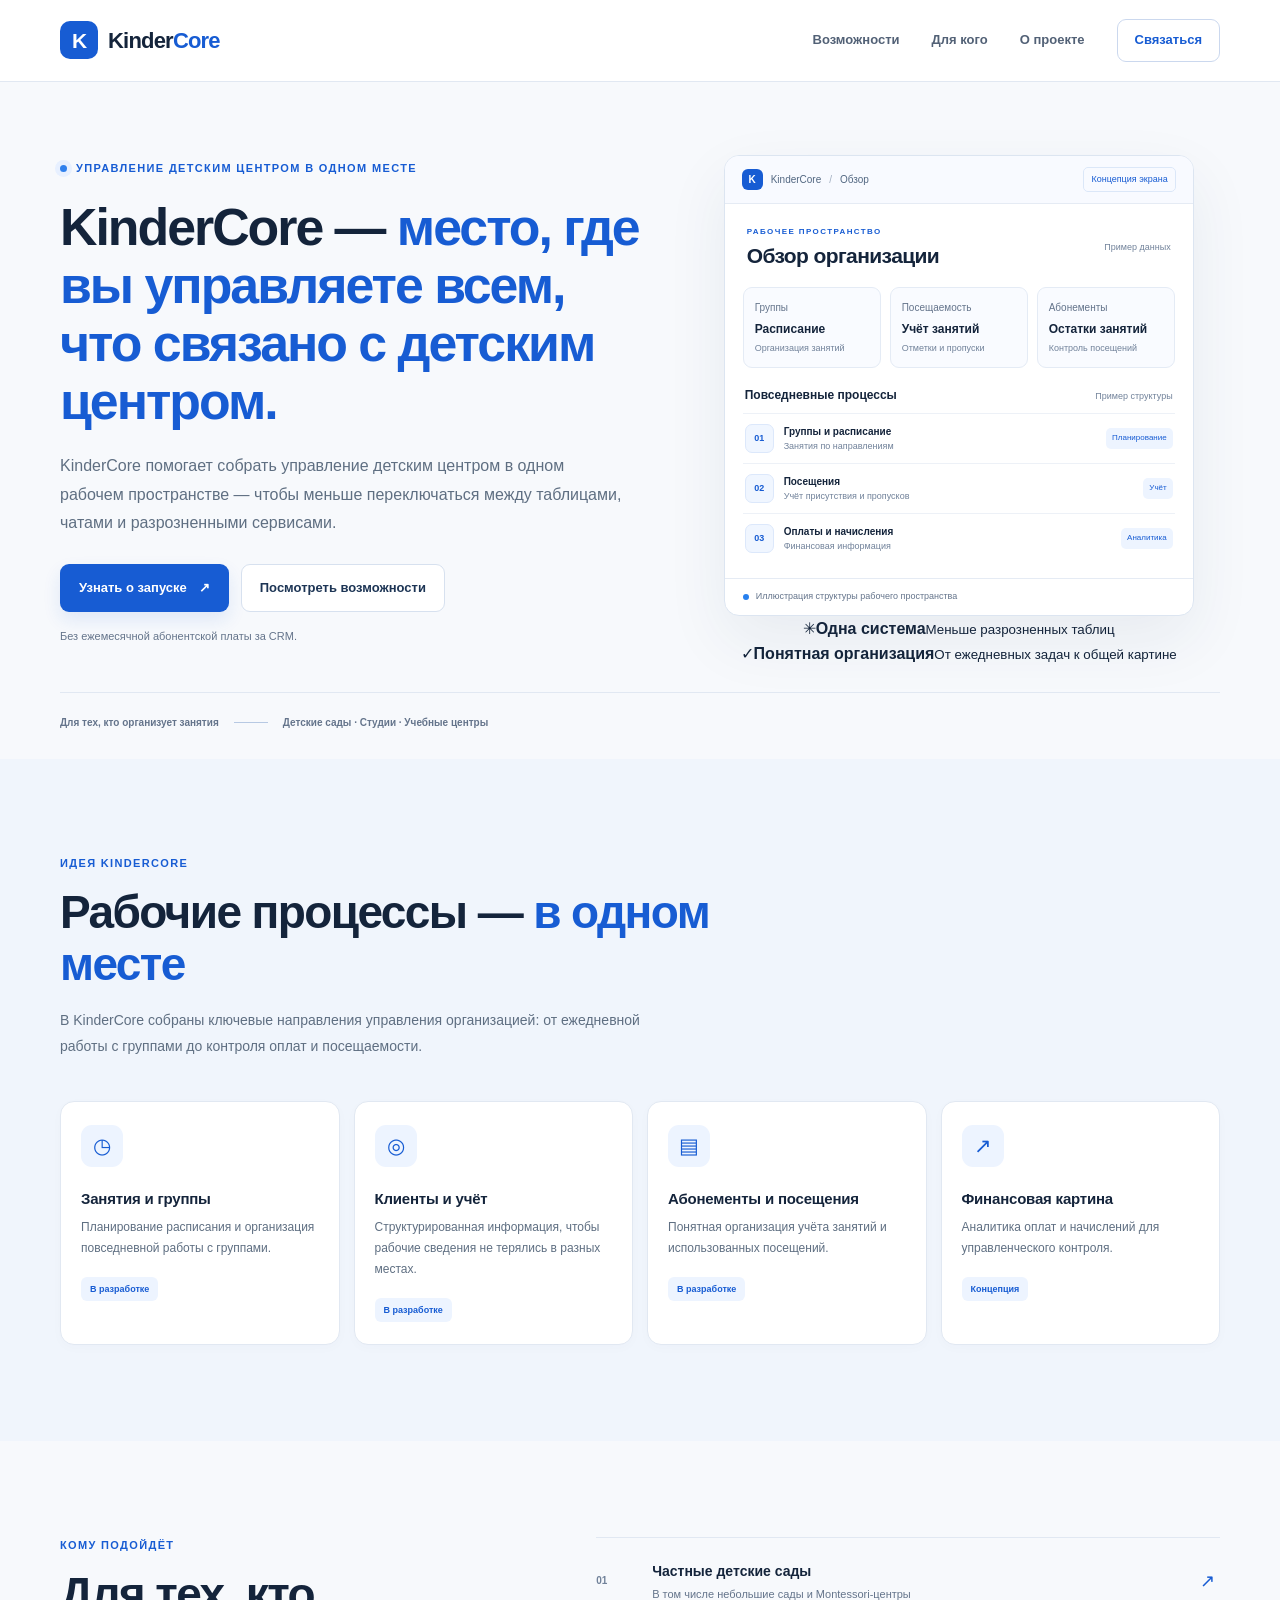
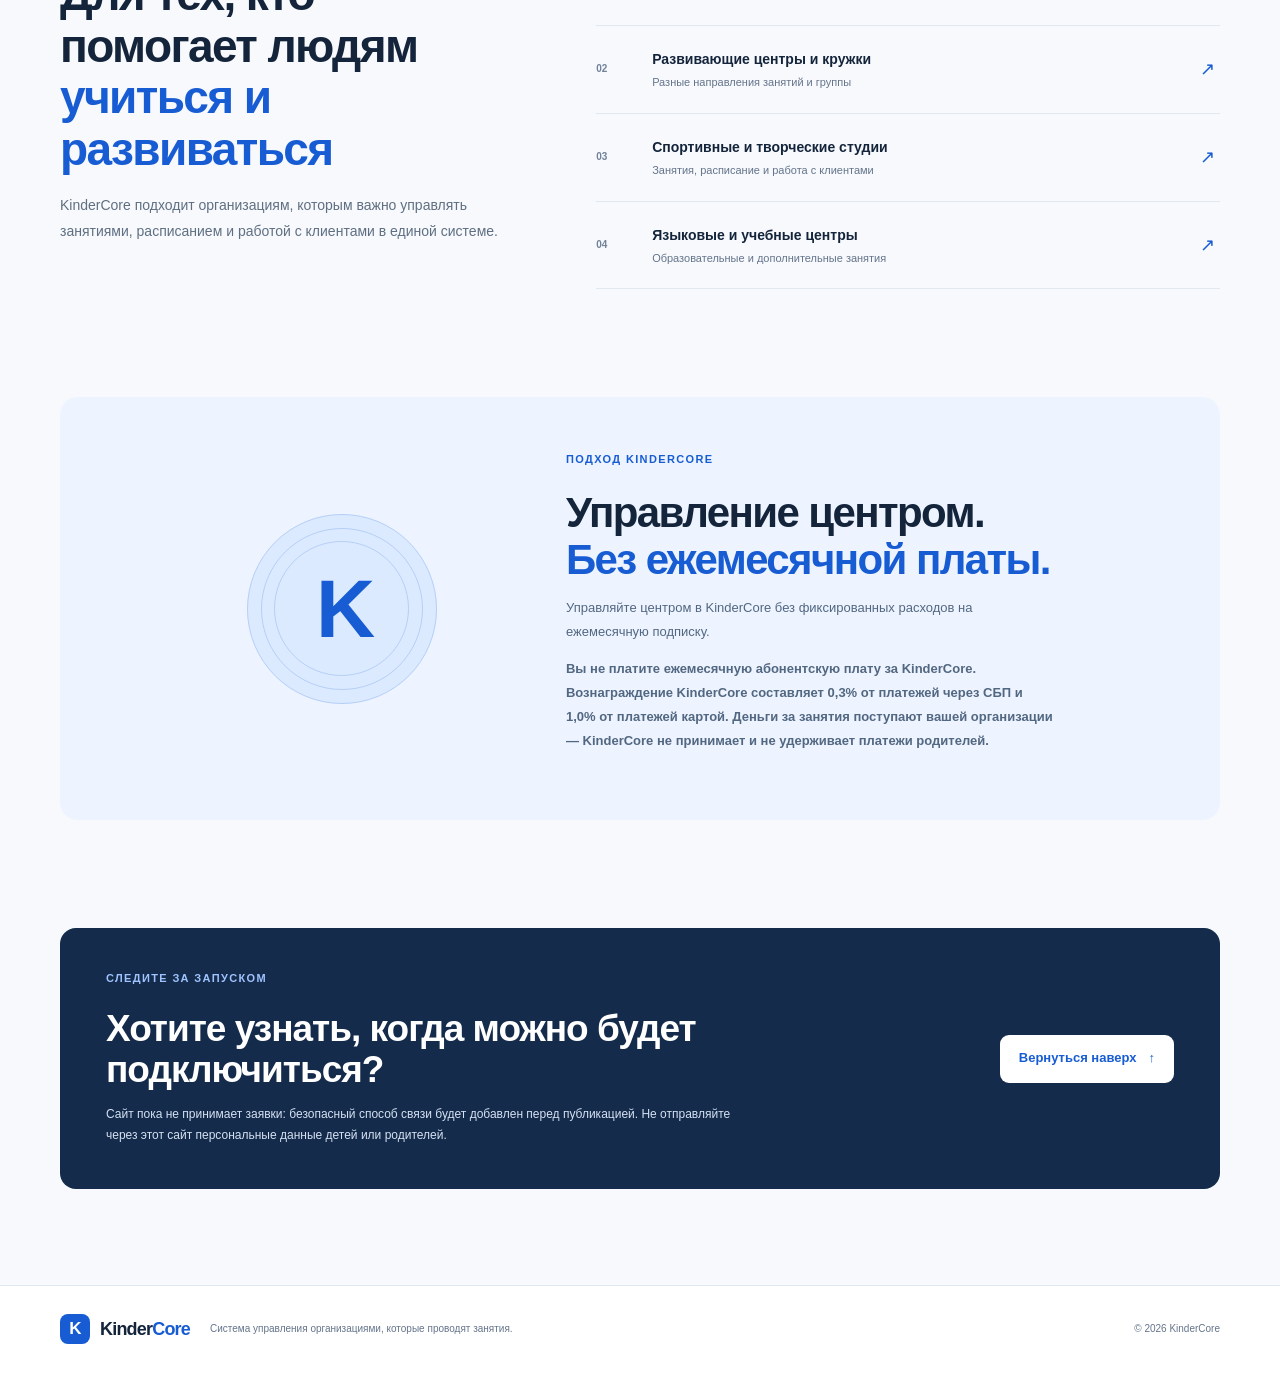
==== index.html @ 73a7068a "copy: tighten free CRM and payment explanation" ====
<!doctype html>
<html lang="ru">
<head>
  <meta charset="utf-8">
  <meta name="viewport" content="width=device-width, initial-scale=1">
  <meta name="theme-color" content="#f7f9fc">
  <title>KinderCore — больше порядка в центре</title>
  <meta name="description" content="KinderCore — CRM для управления детским центром и организациями, которые проводят занятия. Управляйте ежедневной работой в одном месте без ежемесячной абонентской платы.">
  <link rel="canonical" href="https://kinder-core-wabsite.pages.dev/">
  <meta property="og:type" content="website">
  <meta property="og:locale" content="ru_RU">
  <meta property="og:url" content="https://kinder-core-wabsite.pages.dev/">
  <meta property="og:title" content="KinderCore — больше порядка в центре">
  <meta property="og:description" content="CRM для организаций, которые проводят занятия.">
  <link rel="icon" href="/favicon.svg" type="image/svg+xml">
  <link rel="stylesheet" href="/styles.css">
  <script src="/script.js" defer></script>
</head>
<body>
  <a class="skip-link" href="#main">Перейти к содержимому</a>
  <header class="site-header">
    <div class="container header-inner">
      <a class="brand" href="/" aria-label="KinderCore — главная">
        <span class="brand-mark" aria-hidden="true">K</span>
        <span>Kinder<span class="brand-accent">Core</span></span>
      </a>
      <button class="menu-toggle" type="button" aria-expanded="false" aria-controls="main-nav">
        <span class="sr-only">Открыть меню</span>
        <span></span><span></span>
      </button>
      <nav class="main-nav" id="main-nav" aria-label="Основная навигация">
        <a href="#features">Возможности</a>
        <a href="#audience">Для кого</a>
        <a href="#about">О проекте</a>
        <a class="nav-cta" href="#contact">Связаться</a>
      </nav>
    </div>
  </header>

  <main id="main">
    <section class="hero section">
      <div class="container hero-grid">
        <div class="hero-copy">
          <p class="eyebrow"><span class="eyebrow-dot"></span> Управление детским центром в одном месте</p>
          <h1>KinderCore — <span>место, где вы управляете всем, что связано с детским центром.</span></h1>
          <p class="hero-description">KinderCore помогает собрать управление детским центром в одном рабочем пространстве — чтобы меньше переключаться между таблицами, чатами и разрозненными сервисами.</p>
          <div class="hero-actions">
            <a class="button button-primary" href="#contact">Узнать о запуске <span aria-hidden="true">↗</span></a>
            <a class="button button-secondary" href="#features">Посмотреть возможности</a>
          </div>
          <p class="hero-note">Без ежемесячной абонентской платы за CRM.</p>
        </div>
        <div class="hero-visual" aria-label="Концептуальный макет интерфейса KinderCore">
          <div class="visual-orbit orbit-one"></div>
          <div class="visual-orbit orbit-two"></div>
          <div class="dashboard-card">
            <div class="dashboard-top"><span class="dashboard-context"><span class="context-mark">K</span> KinderCore <span class="context-separator">/</span> Обзор</span><span class="concept-label">Концепция экрана</span></div>
            <div class="dashboard-welcome"><div><span class="tiny-label">РАБОЧЕЕ ПРОСТРАНСТВО</span><strong>Обзор организации</strong></div><span class="preview-date">Пример данных</span></div>
            <div class="dashboard-summary" aria-label="Пример сводки">
              <div class="summary-item"><span>Группы</span><b>Расписание</b><i>Организация занятий</i></div>
              <div class="summary-item"><span>Посещаемость</span><b>Учёт занятий</b><i>Отметки и пропуски</i></div>
              <div class="summary-item"><span>Абонементы</span><b>Остатки занятий</b><i>Контроль посещений</i></div>
            </div>
            <div class="dashboard-list">
              <div class="list-heading"><b>Повседневные процессы</b><span>Пример структуры</span></div>
              <div class="process-row"><span class="process-icon">01</span><span class="process-copy"><b>Группы и расписание</b><small>Занятия по направлениям</small></span><span class="process-state">Планирование</span></div>
              <div class="process-row"><span class="process-icon">02</span><span class="process-copy"><b>Посещения</b><small>Учёт присутствия и пропусков</small></span><span class="process-state">Учёт</span></div>
              <div class="process-row"><span class="process-icon">03</span><span class="process-copy"><b>Оплаты и начисления</b><small>Финансовая информация</small></span><span class="process-state">Аналитика</span></div>
            </div>
            <div class="dashboard-footer"><span class="status-dot"></span> Иллюстрация структуры рабочего пространства</div>
          </div>
          <div class="floating-note note-top"><span class="note-icon">✳</span><span><b>Одна система</b><small>Меньше разрозненных таблиц</small></span></div>
          <div class="floating-note note-bottom"><span class="note-icon note-icon-green">✓</span><span><b>Понятная организация</b><small>От ежедневных задач к общей картине</small></span></div>
        </div>
      </div>
      <div class="container hero-bottom"><span>Для тех, кто организует занятия</span><span class="bottom-line"></span><span>Детские сады · Студии · Учебные центры</span></div>
    </section>

    <section class="section section-soft" id="features">
      <div class="container">
        <div class="section-heading">
          <p class="eyebrow">Идея KinderCore</p>
          <h2>Рабочие процессы — <span>в одном месте</span></h2>
          <p>В KinderCore собраны ключевые направления управления организацией: от ежедневной работы с группами до контроля оплат и посещаемости.</p>
        </div>
        <div class="feature-grid">
          <article class="feature-card"><div class="feature-icon icon-lilac">◷</div><h3>Занятия и группы</h3><p>Планирование расписания и организация повседневной работы с группами.</p><span class="feature-tag">В разработке</span></article>
          <article class="feature-card"><div class="feature-icon icon-mint">◎</div><h3>Клиенты и учёт</h3><p>Структурированная информация, чтобы рабочие сведения не терялись в разных местах.</p><span class="feature-tag">В разработке</span></article>
          <article class="feature-card"><div class="feature-icon icon-peach">▤</div><h3>Абонементы и посещения</h3><p>Понятная организация учёта занятий и использованных посещений.</p><span class="feature-tag">В разработке</span></article>
          <article class="feature-card"><div class="feature-icon icon-blue">↗</div><h3>Финансовая картина</h3><p>Аналитика оплат и начислений для управленческого контроля.</p><span class="feature-tag">Концепция</span></article>
        </div>
      </div>
    </section>

    <section class="section" id="audience">
      <div class="container audience-grid">
        <div class="section-heading audience-heading">
          <p class="eyebrow">Кому подойдёт</p>
          <h2>Для тех, кто помогает людям <span>учиться и развиваться</span></h2>
          <p>KinderCore подходит организациям, которым важно управлять занятиями, расписанием и работой с клиентами в единой системе.</p>
        </div>
        <div class="audience-list">
          <div class="audience-item"><span class="audience-number">01</span><span><b>Частные детские сады</b><small>В том числе небольшие сады и Montessori-центры</small></span><span class="audience-arrow">↗</span></div>
          <div class="audience-item"><span class="audience-number">02</span><span><b>Развивающие центры и кружки</b><small>Разные направления занятий и группы</small></span><span class="audience-arrow">↗</span></div>
          <div class="audience-item"><span class="audience-number">03</span><span><b>Спортивные и творческие студии</b><small>Занятия, расписание и работа с клиентами</small></span><span class="audience-arrow">↗</span></div>
          <div class="audience-item"><span class="audience-number">04</span><span><b>Языковые и учебные центры</b><small>Образовательные и дополнительные занятия</small></span><span class="audience-arrow">↗</span></div>
        </div>
      </div>
    </section>

    <section class="section about-section" id="about">
      <div class="container about-panel">
        <div class="about-symbol" aria-hidden="true"><span>K</span><i></i><i></i><i></i></div>
        <div class="about-copy"><p class="eyebrow">Подход KinderCore</p><h2>Управление центром.<br><span>Без ежемесячной платы.</span></h2><p>Управляйте центром в KinderCore без фиксированных расходов на ежемесячную подписку.</p><p class="about-emphasis">Вы не платите ежемесячную абонентскую плату за KinderCore. Вознаграждение KinderCore составляет 0,3% от платежей через СБП и 1,0% от платежей картой. Деньги за занятия поступают вашей организации — KinderCore не принимает и не удерживает платежи родителей.</p></div>
      </div>
    </section>

    <section class="section contact-section" id="contact">
      <div class="container contact-panel">
        <div><p class="eyebrow">Следите за запуском</p><h2>Хотите узнать, когда можно будет подключиться?</h2><p>Сайт пока не принимает заявки: безопасный способ связи будет добавлен перед публикацией. Не отправляйте через этот сайт персональные данные детей или родителей.</p></div>
        <a class="button button-light" href="#main">Вернуться наверх <span aria-hidden="true">↑</span></a>
      </div>
    </section>
  </main>

  <footer class="site-footer">
    <div class="container footer-inner"><a class="brand footer-brand" href="/"><span class="brand-mark" aria-hidden="true">K</span><span>Kinder<span class="brand-accent">Core</span></span></a><p>Система управления организациями, которые проводят занятия.</p><span class="footer-copy">© <span id="year">2026</span> KinderCore</span></div>
  </footer>
</body>
</html>
---- styles.css ----
:root{
  color-scheme:light;
  --ink:#14243b;
  --muted:#5f6f82;
  --blue:#175cd3;
  --blue-hover:#1249a8;
  --paper:#f7f9fc;
  --line:#e1e8f2;
  --pale-blue:#edf4ff;
  --white:#fff;
  --radius:16px;
  --content:1160px;
}
*{box-sizing:border-box}
html{scroll-behavior:smooth;scroll-padding-top:92px}
body{margin:0;background:var(--paper);color:var(--ink);font-family:Inter,-apple-system,BlinkMacSystemFont,"Segoe UI",Roboto,Arial,sans-serif;line-height:1.6;-webkit-font-smoothing:antialiased}
a{color:inherit;text-decoration:none}
a:focus-visible,button:focus-visible{outline:3px solid #7baeff;outline-offset:4px}
button,a{-webkit-tap-highlight-color:transparent}
.container{width:min(var(--content),calc(100% - 48px));margin-inline:auto}
.site-header{height:82px;display:flex;align-items:center;position:sticky;top:0;z-index:10;background:rgba(255,255,255,.96);border-bottom:1px solid var(--line);backdrop-filter:blur(14px)}
.header-inner,.brand,.main-nav,.hero-actions,.hero-bottom,.footer-inner{display:flex;align-items:center}
.header-inner{justify-content:space-between}
.brand{gap:10px;font-size:22px;font-weight:800;letter-spacing:-.8px}
.brand-mark{display:grid;place-items:center;width:38px;height:38px;border-radius:10px;background:var(--blue);color:#fff;font-size:21px;letter-spacing:-1px}
.brand-accent{color:var(--blue)}
.main-nav{gap:32px;color:#526176;font-size:13px;font-weight:650}
.main-nav>a:not(.nav-cta):hover{color:var(--blue)}
.nav-cta{padding:10px 17px;border:1px solid #cbd8ee;border-radius:9px;color:var(--blue)}
.nav-cta:hover{background:var(--pale-blue)}
.menu-toggle{display:none}
.section{padding:96px 0}
.hero{padding:70px 0 28px;overflow:hidden}
.hero-grid{display:grid;grid-template-columns:minmax(0,1.06fr) minmax(0,.94fr);gap:48px;align-items:center;min-height:490px}
.hero-copy{padding:8px 0 24px;min-width:0}
.eyebrow{display:flex;align-items:center;gap:9px;margin:0 0 20px;color:var(--blue);font-size:11px;font-weight:800;letter-spacing:1.35px;text-transform:uppercase}
.eyebrow-dot{width:7px;height:7px;border-radius:50%;background:#2f80ed;box-shadow:0 0 0 5px #e7f0ff;flex:none}
.hero h1,.section-heading h2,.about-copy h2,.contact-panel h2{margin:0;font-size:clamp(38px,4.05vw,55px);font-weight:780;line-height:1.12;letter-spacing:-2px}
.hero h1 span,.section-heading h2 span,.about-copy h2 span{color:var(--blue)}
.hero-description{max-width:565px;margin:22px 0 26px;color:var(--muted);font-size:16px;line-height:1.8}
.hero-actions{gap:12px;flex-wrap:wrap}
.button{display:inline-flex;min-height:48px;align-items:center;justify-content:center;gap:12px;padding:12px 18px;border:1px solid transparent;border-radius:9px;font-size:13px;font-weight:750;text-align:center;transition:transform .18s ease,background .18s ease}
.button:hover{transform:translateY(-1px)}
.button-primary{background:var(--blue);color:#fff;box-shadow:0 8px 18px #175cd31c}
.button-primary:hover{background:var(--blue-hover)}
.button-secondary{border-color:#d7e1ef;background:#fff;color:#1d3555}
.button-secondary:hover{background:#f8faff}
.hero-note{max-width:440px;margin:16px 0 0;color:#64748b;font-size:11px;line-height:1.6}
.hero-visual{display:grid;place-items:center;min-width:0}
.dashboard-card{position:relative;z-index:1;width:min(470px,100%);overflow:hidden;border:1px solid #dce5f1;border-radius:15px;background:#fff;box-shadow:0 24px 64px #17365b12}
.dashboard-top{display:flex;min-height:48px;align-items:center;justify-content:space-between;gap:10px;padding:10px 17px;border-bottom:1px solid #e5ebf4;background:#f8faff;color:#526781;font-size:10px}
.dashboard-context{display:flex;align-items:center;gap:8px;white-space:nowrap}
.context-mark{display:grid;place-items:center;width:21px;height:21px;border-radius:6px;background:var(--blue);color:#fff;font-weight:800}
.context-separator{color:#a0aec0}
.concept-label{padding:4px 7px;border:1px solid #dbe7f8;border-radius:5px;color:#175cd3;font-size:9px;white-space:nowrap}
.dashboard-welcome{display:flex;align-items:center;justify-content:space-between;gap:12px;padding:22px 22px 18px}
.dashboard-welcome>div{display:flex;flex-direction:column;gap:4px}
.tiny-label{color:var(--blue);font-size:8px;font-weight:800;letter-spacing:1.4px}
.dashboard-welcome strong{font-size:21px;line-height:1.25;letter-spacing:-.6px}
.preview-date{color:#71829a;font-size:9px;white-space:nowrap}
.dashboard-summary{display:grid;grid-template-columns:repeat(3,minmax(0,1fr));gap:9px;padding:0 18px 18px}
.summary-item{display:flex;min-width:0;flex-direction:column;gap:5px;padding:12px 11px;border:1px solid #e4ebf5;border-radius:9px;background:#f9fbff}
.summary-item>span{color:#64748b;font-size:10px}
.summary-item b{font-size:12px;line-height:1.35}
.summary-item i{color:#71829a;font-size:9px;font-style:normal;line-height:1.4}
.dashboard-list{padding:0 18px 15px}
.list-heading{display:flex;align-items:baseline;justify-content:space-between;gap:10px;padding:0 2px 8px}
.list-heading b{font-size:12px}
.list-heading span{color:#71829a;font-size:9px}
.process-row{display:flex;align-items:center;gap:10px;padding:10px 2px;border-top:1px solid #edf1f7}
.process-icon{display:grid;width:29px;height:29px;flex:none;place-items:center;border:1px solid #dce8fb;border-radius:7px;background:#f0f6ff;color:var(--blue);font-size:9px;font-weight:800}
.process-copy{display:flex;min-width:0;flex:1;flex-direction:column;gap:1px}
.process-copy b{font-size:10px;line-height:1.4}
.process-copy small{color:#71829a;font-size:9px;line-height:1.4}
.process-state{padding:4px 6px;border-radius:5px;background:#edf4ff;color:#175cd3;font-size:8px;white-space:nowrap}
.dashboard-footer{display:flex;align-items:flex-start;gap:7px;padding:11px 18px;border-top:1px solid #e5ebf4;color:#64748b;font-size:9px;line-height:1.5}
.status-dot{width:6px;height:6px;flex:none;margin-top:4px;border-radius:50%;background:#2780ee}
.hero-bottom{gap:15px;flex-wrap:wrap;margin-top:22px;padding-top:22px;border-top:1px solid var(--line);color:#64748b;font-size:10px;font-weight:650}
.bottom-line{width:34px;height:1px;background:#b7c9e3}
.section-soft{background:#f0f5fc}
.section-heading{max-width:650px;margin-bottom:42px}
.section-heading .eyebrow{margin-bottom:15px}
.section-heading h2,.about-copy h2{font-size:clamp(34px,3.7vw,46px);letter-spacing:-1.6px}
.section-heading>p:last-child{max-width:580px;margin:18px 0 0;color:var(--muted);font-size:14px;line-height:1.8}
.feature-grid{display:grid;grid-template-columns:repeat(4,minmax(0,1fr));gap:14px}
.feature-card{min-height:244px;padding:23px 20px 20px;border:1px solid var(--line);border-radius:14px;background:#fff;box-shadow:0 3px 12px #17365b05}
.feature-icon{display:grid;width:42px;height:42px;place-items:center;margin-bottom:21px;border-radius:11px;background:var(--pale-blue);color:var(--blue);font-size:21px}
.feature-card h3{margin:0 0 8px;font-size:15px;letter-spacing:-.2px;line-height:1.4}
.feature-card p{margin:0 0 15px;color:#5f6f82;font-size:12px;line-height:1.75}
.feature-tag{display:inline-block;padding:5px 9px;border-radius:6px;background:var(--pale-blue);color:var(--blue);font-size:9px;font-weight:750}
.section-disclaimer{margin:18px 0 0;color:#64748b;font-size:11px;line-height:1.7}
.audience-grid{display:grid;grid-template-columns:minmax(0,.85fr) minmax(0,1.15fr);gap:75px;align-items:start}
.audience-heading{position:sticky;top:120px}
.audience-list{border-top:1px solid var(--line)}
.audience-item{display:grid;grid-template-columns:42px minmax(0,1fr) 20px;gap:14px;align-items:center;padding:22px 0;border-bottom:1px solid var(--line)}
.audience-number{color:#71829a;font-size:10px;font-weight:800}
.audience-item b,.audience-item small{display:block}
.audience-item b{font-size:14px}
.audience-item small{margin-top:4px;color:#64748b;font-size:11px;line-height:1.5}
.audience-arrow{color:var(--blue);font-size:18px}
.about-section,.contact-section{padding-top:12px}
.about-panel{display:grid;grid-template-columns:minmax(180px,.65fr) minmax(0,1fr);gap:45px;align-items:center;overflow:hidden;padding:54px 8%;border-radius:18px;background:var(--pale-blue)}
.about-symbol{position:relative;display:grid;width:190px;height:190px;place-items:center;margin:auto;border-radius:50%;background:#dceaff}
.about-symbol span{z-index:1;color:var(--blue);font-size:82px;font-weight:850;letter-spacing:-8px}
.about-symbol i{position:absolute;width:135px;height:135px;border:1px solid #b6cff7;border-radius:50%}
.about-symbol i:nth-of-type(2){width:162px;height:162px}
.about-symbol i:nth-of-type(3){width:190px;height:190px}
.about-copy h2{font-size:42px}
.about-copy>p:not(.eyebrow){max-width:490px;color:#526781;font-size:13px;line-height:1.85}
.about-copy .about-emphasis{color:var(--blue);font-weight:800}
.contact-panel{display:flex;align-items:center;justify-content:space-between;gap:35px;padding:42px 46px;border-radius:16px;background:#142b4b;color:#fff}
.contact-panel .eyebrow{color:#9fc3ff}
.contact-panel h2{max-width:650px;font-size:clamp(27px,3vw,37px);letter-spacing:-1px}
.contact-panel p:not(.eyebrow){max-width:640px;margin:13px 0 0;color:#d5e1f3;font-size:12px;line-height:1.8}
.button-light{flex:none;background:#fff;color:var(--blue)}
.site-footer{padding:28px 0 34px;border-top:1px solid var(--line);background:#fff}
.footer-inner{gap:20px;flex-wrap:wrap}
.footer-brand{font-size:18px}
.footer-brand .brand-mark{width:30px;height:30px;border-radius:8px;font-size:17px}
.footer-inner p{flex:1;margin:0;color:#64748b;font-size:10px}
.footer-copy{color:#64748b;font-size:10px}
.skip-link{position:absolute;top:10px;left:-9999px;z-index:99;padding:10px;background:#fff}
.skip-link:focus{left:10px}
.sr-only{position:absolute;width:1px;height:1px;padding:0;margin:-1px;overflow:hidden;clip:rect(0,0,0,0);white-space:nowrap;border:0}
@media(max-width:1050px){
 .hero-grid{grid-template-columns:minmax(0,1fr) minmax(0,.95fr);gap:28px}
 .hero h1{font-size:clamp(39px,4.2vw,49px)}
 .dashboard-welcome{padding-inline:17px}
 .dashboard-summary{gap:6px;padding-inline:13px}
 .summary-item{padding:10px 8px}
 .dashboard-list{padding-inline:13px}
 .feature-grid{grid-template-columns:repeat(2,minmax(0,1fr))}
 .audience-grid{gap:38px}
 .about-panel{padding-inline:6%}
}
@media(max-width:760px){
 .container{width:min(100% - 36px,560px)}
 .site-header{height:70px}
 .menu-toggle{display:flex;width:42px;height:42px;flex-direction:column;align-items:center;justify-content:center;gap:5px;border:1px solid var(--line);border-radius:10px;background:#fff}
 .menu-toggle span:not(.sr-only){display:block;width:17px;height:2px;border-radius:2px;background:var(--ink)}
 .main-nav{position:absolute;top:69px;right:0;left:0;display:none;flex-direction:column;align-items:stretch;gap:4px;padding:16px 22px 22px;border-bottom:1px solid var(--line);background:#fff}
 .main-nav.is-open{display:flex}
 .main-nav>a{padding:12px 8px}
 .main-nav .nav-cta{margin-top:6px;text-align:center}
 .hero{padding-top:48px}
 .hero-grid{display:flex;flex-direction:column;align-items:stretch;gap:18px;min-height:0}
 .hero-copy{padding:0}
 .hero h1{max-width:620px;font-size:clamp(37px,8.3vw,48px);letter-spacing:-1.7px}
 .hero-description{margin:18px 0 22px;font-size:14px}
 .hero-actions{align-items:stretch;flex-direction:column}
 .button{width:100%}
 .hero-visual{padding:0 0 4px}
 .dashboard-card{width:min(470px,100%)}
 .hero-bottom{gap:10px;margin-top:17px;padding-top:17px;font-size:9px}
 .section{padding:68px 0}
 .section-heading h2,.about-copy h2{font-size:clamp(32px,7vw,38px);letter-spacing:-1.3px}
 .section-heading>p:last-child{font-size:13px}
 .feature-grid{gap:10px}
 .feature-card{min-height:225px;padding:18px 15px}
 .feature-icon{margin-bottom:16px}
 .feature-card h3{font-size:14px}
 .feature-card p{font-size:11px}
 .audience-grid{grid-template-columns:1fr;gap:24px}
 .audience-heading{position:static;margin-bottom:0}
 .audience-item{grid-template-columns:28px minmax(0,1fr) 16px;gap:10px}
 .audience-item b{font-size:13px}
 .audience-item small{font-size:10px}
 .about-section,.contact-section{padding-top:0}
 .about-panel{grid-template-columns:1fr;gap:23px;padding:30px 24px;border-radius:16px}
 .about-symbol{width:140px;height:140px}
 .about-symbol span{font-size:62px}
 .about-symbol i:nth-of-type(1){width:100px;height:100px}
 .about-symbol i:nth-of-type(2){width:120px;height:120px}
 .about-symbol i:nth-of-type(3){width:140px;height:140px}
 .about-copy h2{font-size:34px}
 .contact-panel{align-items:stretch;flex-direction:column;gap:22px;padding:29px 24px}
 .contact-panel h2{font-size:30px}
 .footer-inner{gap:12px}
 .footer-inner p{order:3;flex-basis:100%}
 .footer-copy{margin-left:auto}
}
@media(max-width:430px){
 .dashboard-top{align-items:flex-start;flex-direction:column;gap:5px;padding:9px 13px}
 .dashboard-context{font-size:10px}
 .concept-label{align-self:flex-start}
 .dashboard-welcome{align-items:flex-start;flex-direction:column;gap:8px;padding:17px 14px 14px}
 .dashboard-welcome strong{font-size:19px}
 .dashboard-summary{gap:6px;padding:0 10px 13px}
 .summary-item{padding:9px 7px}
 .summary-item>span{font-size:9px}
 .summary-item b{font-size:10px}
 .summary-item i{font-size:8px}
 .dashboard-list{padding:0 10px 12px}
 .list-heading{align-items:flex-start;flex-direction:column;gap:1px}
 .process-row{gap:7px}
 .process-copy b{font-size:9px}
 .process-copy small{font-size:8px}
 .process-state{font-size:7px}
 .dashboard-footer{padding-inline:12px;font-size:8px}
 .feature-grid{grid-template-columns:1fr}
 .feature-card{min-height:0}
 .feature-card p{font-size:12px}
 .hero h1{font-size:36px}
}
@media(prefers-reduced-motion:reduce){
 html{scroll-behavior:auto}
 *,*::before,*::after{transition:none!important;animation:none!important}
}

/* Website completion */
.language-link{font-size:12px;font-weight:800;color:var(--blue);padding:8px 4px}
.steps-grid{display:grid;grid-template-columns:repeat(3,minmax(0,1fr));gap:16px;margin-top:34px}
.step-card{padding:26px;border:1px solid var(--line);border-radius:14px;background:#fff}
.step-card>span{display:grid;place-items:center;width:38px;height:38px;margin-bottom:20px;border-radius:10px;background:var(--pale-blue);color:var(--blue);font-size:12px;font-weight:800}
.step-card h3{margin:0 0 9px;font-size:17px}
.step-card p{margin:0;color:var(--muted);font-size:14px}
.benefits-panel{display:grid;grid-template-columns:1fr 1fr;gap:48px;align-items:center;padding:42px;border:1px solid var(--line);border-radius:18px;background:#fff}
.benefits-panel h2,.contact-copy h2{margin:0;font-size:clamp(30px,3.4vw,44px);line-height:1.15;letter-spacing:-1.5px}
.benefits-panel h2 span,.contact-copy h2 span{color:var(--blue)}
.benefits-panel p{color:var(--muted)}
.benefit-list{display:grid;gap:14px;margin:0;padding:0;list-style:none}
.benefit-list li{position:relative;padding:0 0 14px 30px;border-bottom:1px solid var(--line);font-weight:650}
.benefit-list li:before{content:"✓";position:absolute;left:0;color:var(--blue);font-weight:900}
.payment-grid{display:grid;grid-template-columns:1fr .9fr;gap:48px;align-items:center}
.payment-card{padding:30px;border:1px solid var(--line);border-radius:16px;background:#fff;box-shadow:0 18px 44px #17365b0b}
.payment-line{display:flex;justify-content:space-between;gap:20px;padding:16px 0;border-bottom:1px solid var(--line)}
.payment-line strong{font-size:25px;color:var(--blue)}
.payment-card p{margin:18px 0 8px;font-weight:650}
.payment-card small{display:block;color:var(--muted);line-height:1.6}
.faq-list{max-width:850px;margin:30px auto 0;border-top:1px solid var(--line)}
.faq-list details{padding:20px 4px;border-bottom:1px solid var(--line)}
.faq-list summary{cursor:pointer;font-weight:750}
.faq-list details p{max-width:760px;margin:12px 0 0;color:var(--muted)}
.contact-grid{display:grid;grid-template-columns:.9fr 1.1fr;gap:42px;align-items:start}
.contact-copy>p:not(.eyebrow){color:var(--muted)}
.contact-warning{padding:13px 15px;border-left:3px solid #d69b37;background:#fff8e9;color:#6d5529!important;font-size:13px}
.contact-form{padding:26px;border:1px solid #dce5f1;border-radius:16px;background:#fff}
.contact-form fieldset{display:grid;gap:12px;margin:0;padding:0;border:0}
.contact-form label{display:block;font-size:12px;font-weight:750;color:#31445f}
.contact-form input:not([type=checkbox]),.contact-form select,.contact-form textarea{width:100%;margin-top:6px;padding:12px;border:1px solid #d8e1ed;border-radius:8px;background:#f9fbfe;color:var(--ink);font:inherit}
.contact-form input:disabled,.contact-form select:disabled,.contact-form textarea:disabled{opacity:.7}
.form-row{display:grid;grid-template-columns:1fr 1fr;gap:12px}
.consent-label{display:flex!important;align-items:flex-start;gap:10px;font-weight:500!important;line-height:1.5}
.consent-label input{margin-top:3px;flex:none}
.consent-label a{color:var(--blue);text-decoration:underline}
.form-status{margin-bottom:16px;padding:12px 14px;border-radius:8px;background:#fff8e9;color:#76551c;font-size:13px;font-weight:700}
.form-footnote{margin:14px 0 0;color:var(--muted);font-size:11px;line-height:1.55}
.partner-hero{padding:82px 0 64px;background:linear-gradient(135deg,#f5f8ff,#fff)}
.partner-hero h1,.page-hero h1{max-width:850px;margin:0;font-size:clamp(38px,5vw,60px);line-height:1.08;letter-spacing:-2px}
.partner-hero h1 span,.page-hero h1 span{color:var(--blue)}
.partner-hero p:not(.eyebrow),.page-hero p:not(.eyebrow){max-width:720px;color:var(--muted);font-size:17px}
.partner-types{display:grid;grid-template-columns:repeat(3,minmax(0,1fr));gap:16px;margin-top:32px}
.partner-types article{padding:24px;border:1px solid var(--line);border-radius:14px;background:#fff}
.partner-types h3{margin:0 0 8px}
.partner-types p{margin:0;color:var(--muted);font-size:14px}
.partner-note{padding:18px 20px;border:1px solid #dce7f8;border-radius:12px;background:#f6f9ff;color:#455b78}
.page-hero{padding:78px 0 56px}
.site-footer .footer-links{display:flex;gap:18px;flex-wrap:wrap;font-size:12px;color:#60718a}
.footer-links a:hover{text-decoration:underline;color:var(--blue)}
.legal-draft{max-width:820px;margin:0 auto;padding:24px;border:1px solid #e6d7b2;border-radius:12px;background:#fffaf0;color:#6b572e}
.legal-draft h2{margin-top:0;color:#59451e}
@media(max-width:900px){.main-nav{gap:16px}.contact-grid,.payment-grid{grid-template-columns:1fr}.benefits-panel{grid-template-columns:1fr}.partner-types{grid-template-columns:1fr 1fr}}
@media(max-width:760px){.steps-grid{grid-template-columns:1fr}.partner-types{grid-template-columns:1fr}.form-row{grid-template-columns:1fr}.contact-form{padding:18px}}
@media(max-width:680px){.main-nav .language-link{display:inline-block}.main-nav{align-items:stretch}.hero h1{font-size:clamp(36px,10vw,48px)}.benefits-panel{padding:24px}.payment-card{padding:22px}}
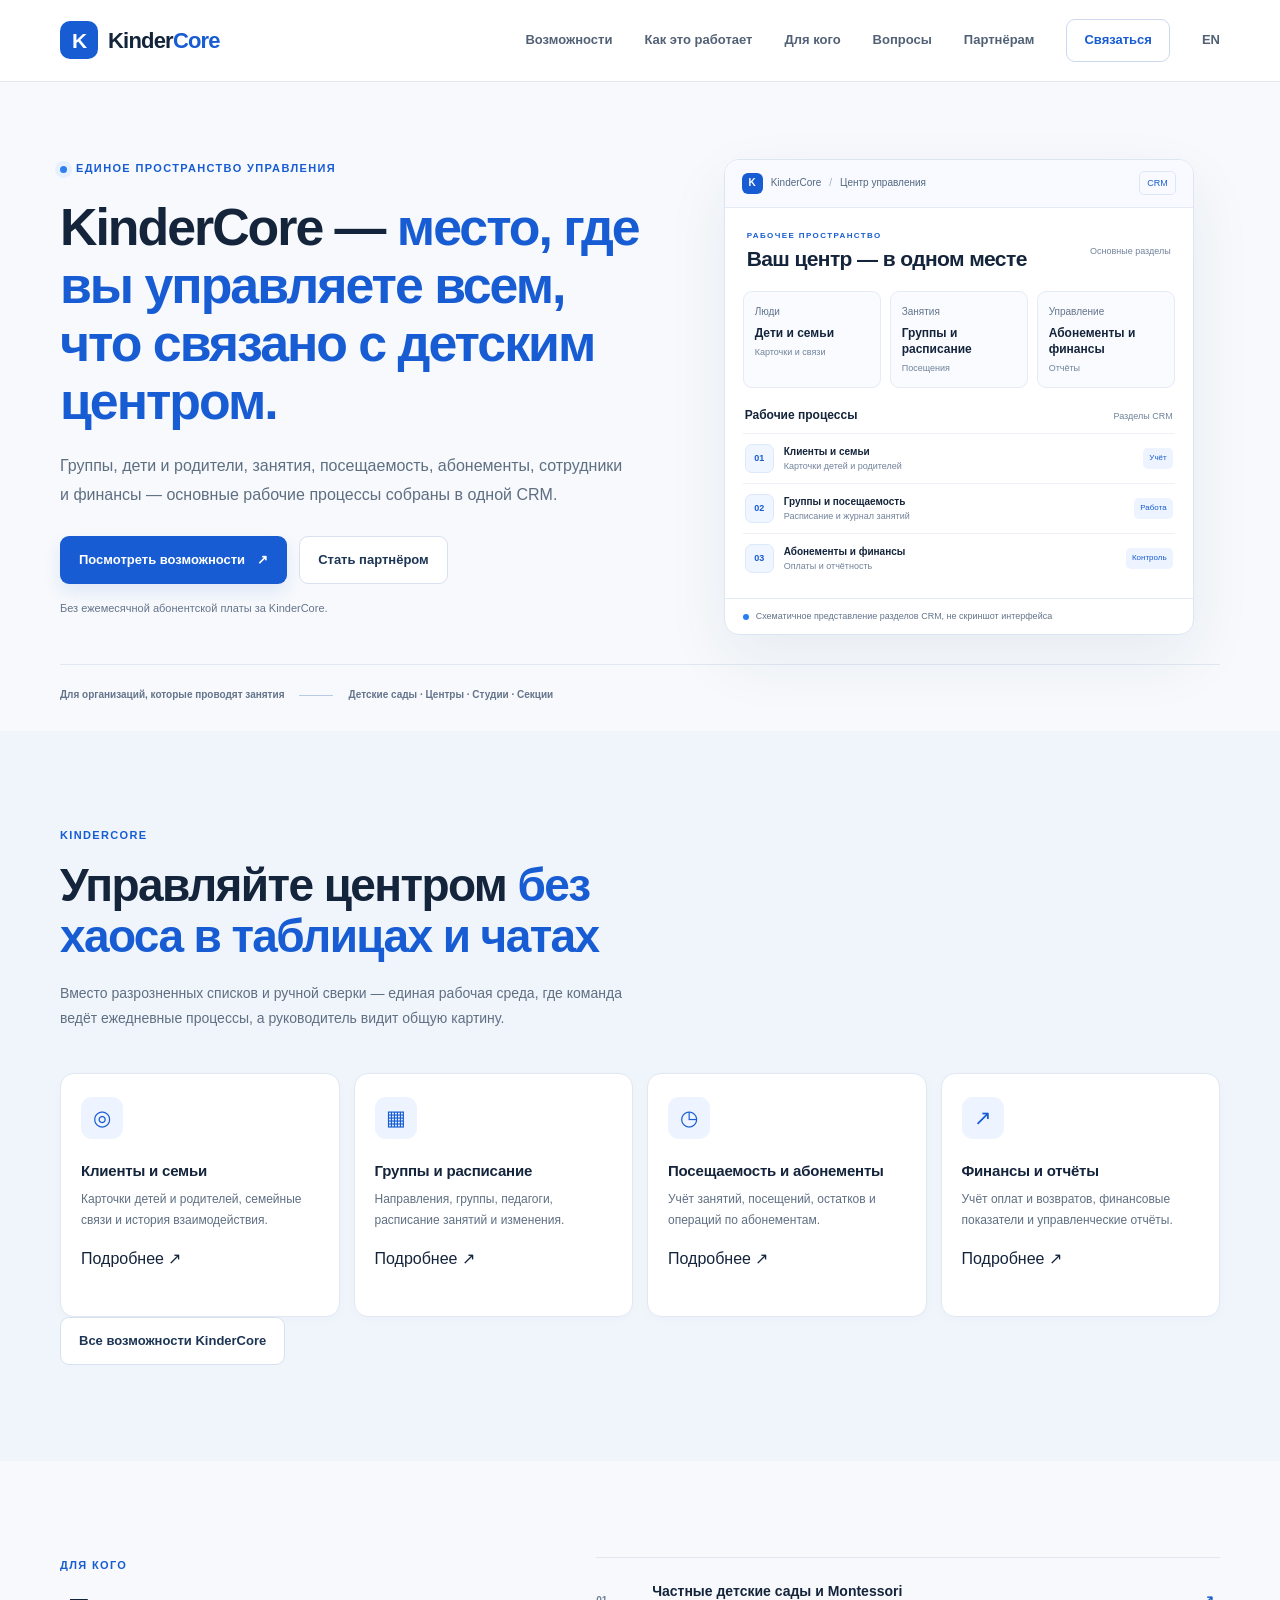
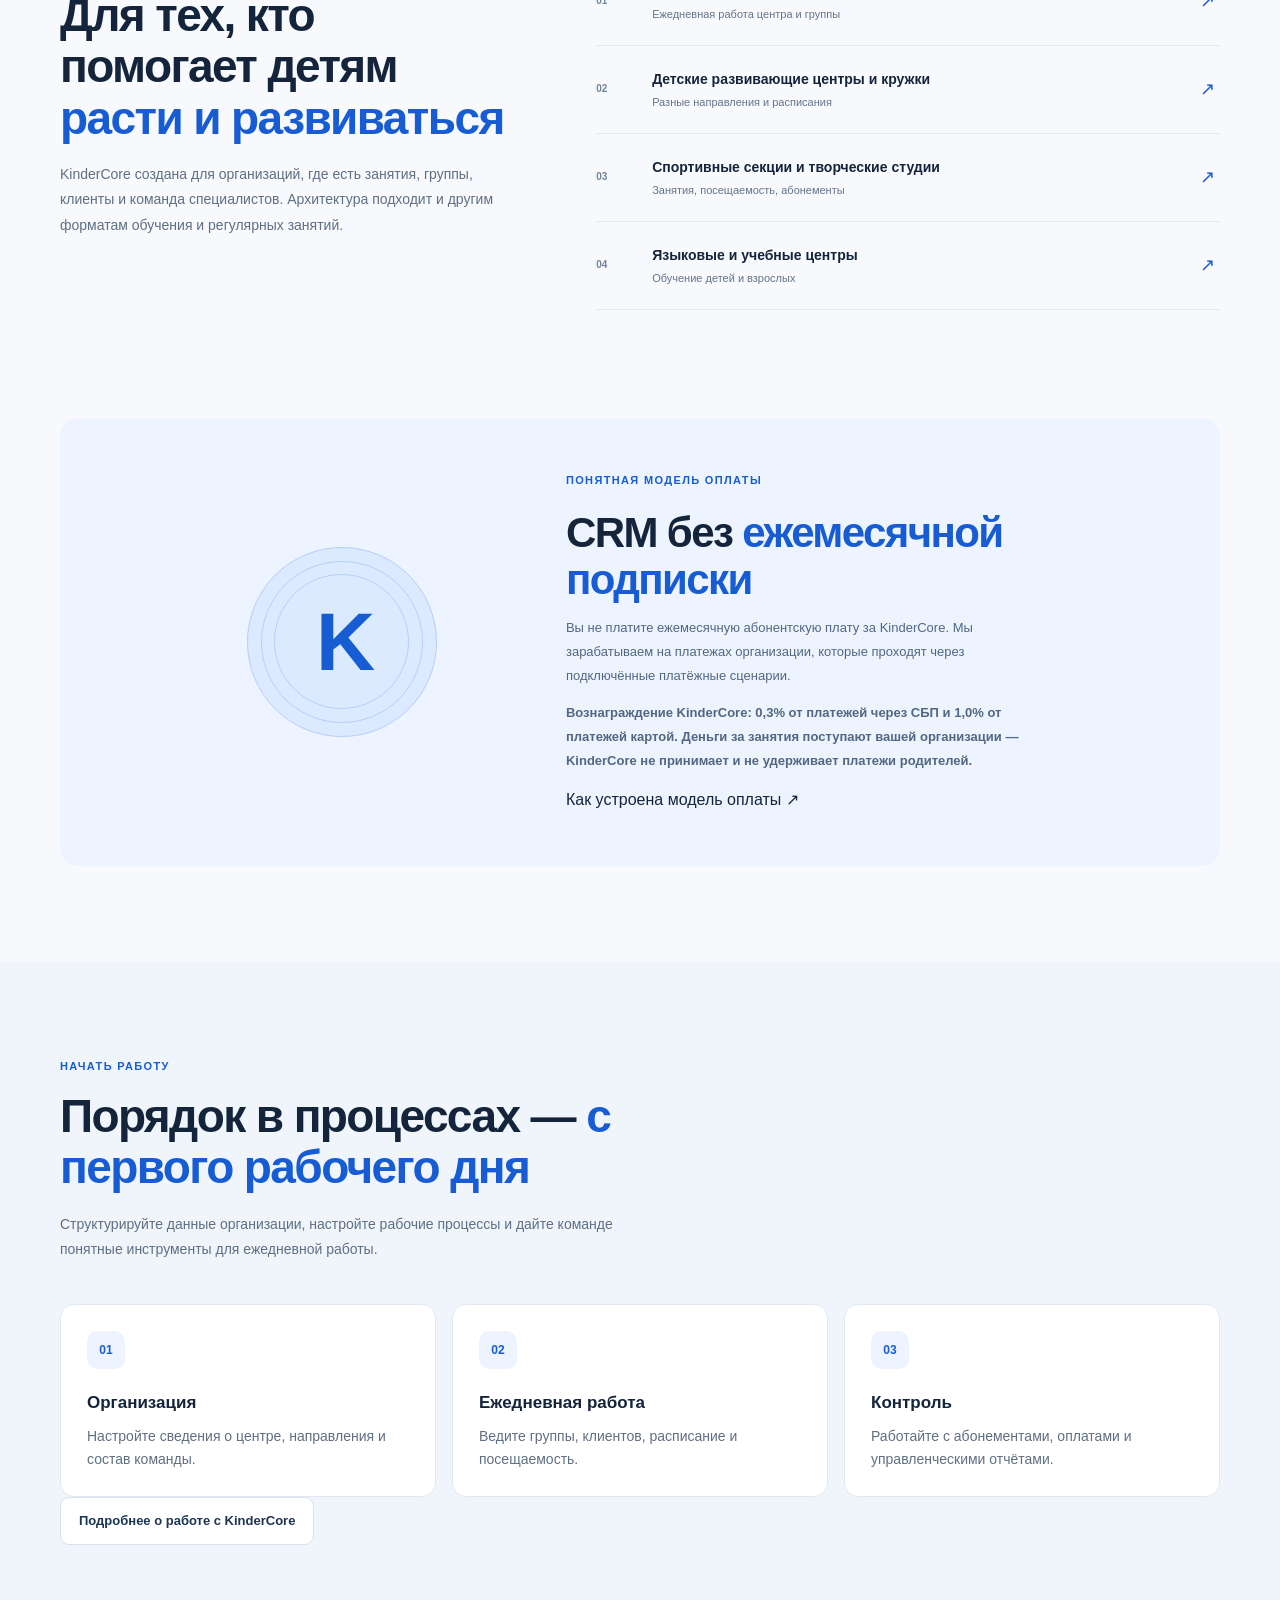
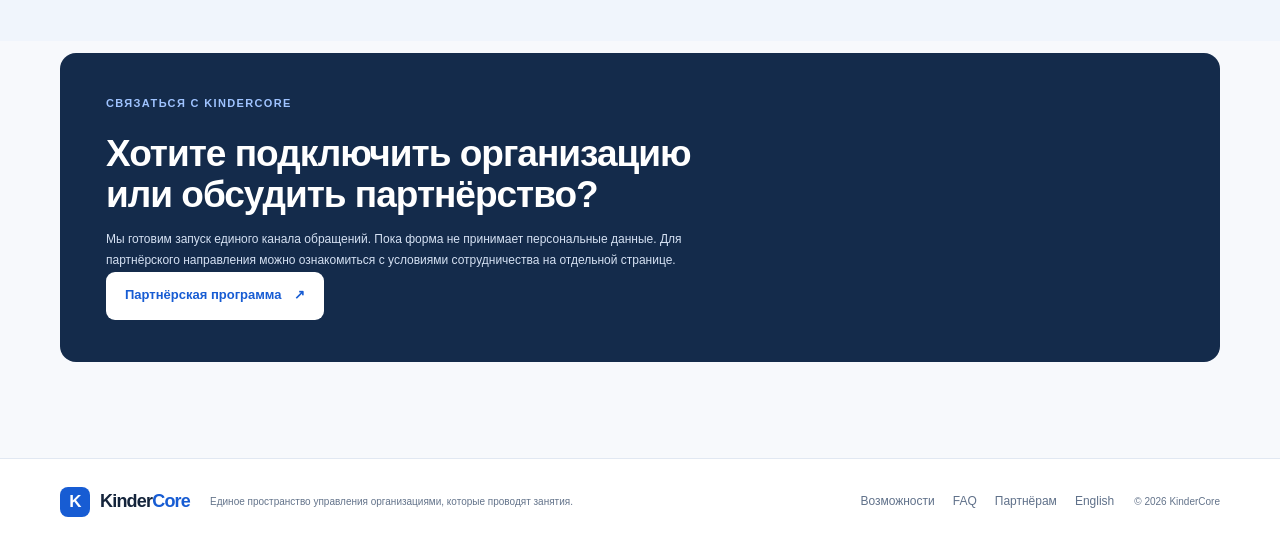
==== commit e239b0f1: "feat: rebuild KinderCore website homepage" ====
--- a/index.html
+++ b/index.html
@@ -1,130 +1,54 @@
 <!doctype html>
 <html lang="ru">
 <head>
-  <meta charset="utf-8">
-  <meta name="viewport" content="width=device-width, initial-scale=1">
-  <meta name="theme-color" content="#f7f9fc">
-  <title>KinderCore — больше порядка в центре</title>
-  <meta name="description" content="KinderCore — CRM для управления детским центром и организациями, которые проводят занятия. Управляйте ежедневной работой в одном месте без ежемесячной абонентской платы.">
-  <link rel="canonical" href="https://kinder-core-wabsite.pages.dev/">
-  <meta property="og:type" content="website">
-  <meta property="og:locale" content="ru_RU">
-  <meta property="og:url" content="https://kinder-core-wabsite.pages.dev/">
-  <meta property="og:title" content="KinderCore — больше порядка в центре">
-  <meta property="og:description" content="CRM для организаций, которые проводят занятия.">
-  <link rel="icon" href="/favicon.svg" type="image/svg+xml">
-  <link rel="stylesheet" href="/styles.css">
-  <script src="/script.js" defer></script>
+<meta charset="utf-8"><meta name="viewport" content="width=device-width, initial-scale=1"><meta name="theme-color" content="#f7f9fc">
+<title>KinderCore — управление детским центром в одном месте</title>
+<meta name="description" content="KinderCore — CRM для управления детским центром и организациями, которые проводят занятия. Без ежемесячной абонентской платы.">
+<link rel="canonical" href="https://kinder-core-wabsite.pages.dev/"><meta property="og:type" content="website"><meta property="og:locale" content="ru_RU"><meta property="og:url" content="https://kinder-core-wabsite.pages.dev/"><meta property="og:title" content="KinderCore — управление детским центром"><meta property="og:description" content="Все ключевые процессы детского центра — в одном рабочем пространстве.">
+<link rel="icon" href="/favicon.svg" type="image/svg+xml"><link rel="stylesheet" href="/styles.css"><script src="/script.js" defer></script>
 </head>
 <body>
-  <a class="skip-link" href="#main">Перейти к содержимому</a>
-  <header class="site-header">
-    <div class="container header-inner">
-      <a class="brand" href="/" aria-label="KinderCore — главная">
-        <span class="brand-mark" aria-hidden="true">K</span>
-        <span>Kinder<span class="brand-accent">Core</span></span>
-      </a>
-      <button class="menu-toggle" type="button" aria-expanded="false" aria-controls="main-nav">
-        <span class="sr-only">Открыть меню</span>
-        <span></span><span></span>
-      </button>
-      <nav class="main-nav" id="main-nav" aria-label="Основная навигация">
-        <a href="#features">Возможности</a>
-        <a href="#audience">Для кого</a>
-        <a href="#about">О проекте</a>
-        <a class="nav-cta" href="#contact">Связаться</a>
-      </nav>
-    </div>
-  </header>
+<a class="skip-link" href="#main">Перейти к содержимому</a>
+<header class="site-header"><div class="container header-inner">
+<a class="brand" href="/" aria-label="KinderCore — главная"><span class="brand-mark">K</span><span>Kinder<span class="brand-accent">Core</span></span></a>
+<button class="menu-toggle" type="button" aria-expanded="false" aria-controls="main-nav"><span class="sr-only">Открыть меню</span><span></span><span></span></button>
+<nav class="main-nav" id="main-nav" aria-label="Основная навигация"><a href="/features.html">Возможности</a><a href="/how-it-works.html">Как это работает</a><a href="/#audience">Для кого</a><a href="/faq.html">Вопросы</a><a href="/partners/">Партнёрам</a><a class="nav-cta" href="#contact">Связаться</a><a class="lang-link" href="/en/">EN</a></nav>
+</div></header>
+<main id="main">
+<section class="hero section"><div class="container hero-grid">
+<div class="hero-copy"><p class="eyebrow"><span class="eyebrow-dot"></span> Единое пространство управления</p>
+<h1>KinderCore — <span>место, где вы управляете всем, что связано с детским центром.</span></h1>
+<p class="hero-description">Группы, дети и родители, занятия, посещаемость, абонементы, сотрудники и финансы — основные рабочие процессы собраны в одной CRM.</p>
+<div class="hero-actions"><a class="button button-primary" href="/features.html">Посмотреть возможности <span aria-hidden="true">↗</span></a><a class="button button-secondary" href="/partners/">Стать партнёром</a></div>
+<p class="hero-note">Без ежемесячной абонентской платы за KinderCore.</p></div>
+<div class="hero-visual" aria-label="Схема направлений управления в KinderCore"><div class="dashboard-card">
+<div class="dashboard-top"><span class="dashboard-context"><span class="context-mark">K</span> KinderCore <span class="context-separator">/</span> Центр управления</span><span class="concept-label">CRM</span></div>
+<div class="dashboard-welcome"><div><span class="tiny-label">РАБОЧЕЕ ПРОСТРАНСТВО</span><strong>Ваш центр — в одном месте</strong></div><span class="preview-date">Основные разделы</span></div>
+<div class="dashboard-summary"><div class="summary-item"><span>Люди</span><b>Дети и семьи</b><i>Карточки и связи</i></div><div class="summary-item"><span>Занятия</span><b>Группы и расписание</b><i>Посещения</i></div><div class="summary-item"><span>Управление</span><b>Абонементы и финансы</b><i>Отчёты</i></div></div>
+<div class="dashboard-list"><div class="list-heading"><b>Рабочие процессы</b><span>Разделы CRM</span></div>
+<div class="process-row"><span class="process-icon">01</span><span class="process-copy"><b>Клиенты и семьи</b><small>Карточки детей и родителей</small></span><span class="process-state">Учёт</span></div>
+<div class="process-row"><span class="process-icon">02</span><span class="process-copy"><b>Группы и посещаемость</b><small>Расписание и журнал занятий</small></span><span class="process-state">Работа</span></div>
+<div class="process-row"><span class="process-icon">03</span><span class="process-copy"><b>Абонементы и финансы</b><small>Оплаты и отчётность</small></span><span class="process-state">Контроль</span></div></div>
+<div class="dashboard-footer"><span class="status-dot"></span> Схематичное представление разделов CRM, не скриншот интерфейса</div>
+</div></div></div>
+<div class="container hero-bottom"><span>Для организаций, которые проводят занятия</span><span class="bottom-line"></span><span>Детские сады · Центры · Студии · Секции</span></div></section>
 
-  <main id="main">
-    <section class="hero section">
-      <div class="container hero-grid">
-        <div class="hero-copy">
-          <p class="eyebrow"><span class="eyebrow-dot"></span> Управление детским центром в одном месте</p>
-          <h1>KinderCore — <span>место, где вы управляете всем, что связано с детским центром.</span></h1>
-          <p class="hero-description">KinderCore помогает собрать управление детским центром в одном рабочем пространстве — чтобы меньше переключаться между таблицами, чатами и разрозненными сервисами.</p>
-          <div class="hero-actions">
-            <a class="button button-primary" href="#contact">Узнать о запуске <span aria-hidden="true">↗</span></a>
-            <a class="button button-secondary" href="#features">Посмотреть возможности</a>
-          </div>
-          <p class="hero-note">Без ежемесячной абонентской платы за CRM.</p>
-        </div>
-        <div class="hero-visual" aria-label="Концептуальный макет интерфейса KinderCore">
-          <div class="visual-orbit orbit-one"></div>
-          <div class="visual-orbit orbit-two"></div>
-          <div class="dashboard-card">
-            <div class="dashboard-top"><span class="dashboard-context"><span class="context-mark">K</span> KinderCore <span class="context-separator">/</span> Обзор</span><span class="concept-label">Концепция экрана</span></div>
-            <div class="dashboard-welcome"><div><span class="tiny-label">РАБОЧЕЕ ПРОСТРАНСТВО</span><strong>Обзор организации</strong></div><span class="preview-date">Пример данных</span></div>
-            <div class="dashboard-summary" aria-label="Пример сводки">
-              <div class="summary-item"><span>Группы</span><b>Расписание</b><i>Организация занятий</i></div>
-              <div class="summary-item"><span>Посещаемость</span><b>Учёт занятий</b><i>Отметки и пропуски</i></div>
-              <div class="summary-item"><span>Абонементы</span><b>Остатки занятий</b><i>Контроль посещений</i></div>
-            </div>
-            <div class="dashboard-list">
-              <div class="list-heading"><b>Повседневные процессы</b><span>Пример структуры</span></div>
-              <div class="process-row"><span class="process-icon">01</span><span class="process-copy"><b>Группы и расписание</b><small>Занятия по направлениям</small></span><span class="process-state">Планирование</span></div>
-              <div class="process-row"><span class="process-icon">02</span><span class="process-copy"><b>Посещения</b><small>Учёт присутствия и пропусков</small></span><span class="process-state">Учёт</span></div>
-              <div class="process-row"><span class="process-icon">03</span><span class="process-copy"><b>Оплаты и начисления</b><small>Финансовая информация</small></span><span class="process-state">Аналитика</span></div>
-            </div>
-            <div class="dashboard-footer"><span class="status-dot"></span> Иллюстрация структуры рабочего пространства</div>
-          </div>
-          <div class="floating-note note-top"><span class="note-icon">✳</span><span><b>Одна система</b><small>Меньше разрозненных таблиц</small></span></div>
-          <div class="floating-note note-bottom"><span class="note-icon note-icon-green">✓</span><span><b>Понятная организация</b><small>От ежедневных задач к общей картине</small></span></div>
-        </div>
-      </div>
-      <div class="container hero-bottom"><span>Для тех, кто организует занятия</span><span class="bottom-line"></span><span>Детские сады · Студии · Учебные центры</span></div>
-    </section>
+<section class="section section-soft"><div class="container"><div class="section-heading"><p class="eyebrow">KinderCore</p><h2>Управляйте центром <span>без хаоса в таблицах и чатах</span></h2><p>Вместо разрозненных списков и ручной сверки — единая рабочая среда, где команда ведёт ежедневные процессы, а руководитель видит общую картину.</p></div>
+<div class="feature-grid">
+<article class="feature-card"><div class="feature-icon">◎</div><h3>Клиенты и семьи</h3><p>Карточки детей и родителей, семейные связи и история взаимодействия.</p><a class="text-link" href="/features.html#clients">Подробнее ↗</a></article>
+<article class="feature-card"><div class="feature-icon">▦</div><h3>Группы и расписание</h3><p>Направления, группы, педагоги, расписание занятий и изменения.</p><a class="text-link" href="/features.html#schedule">Подробнее ↗</a></article>
+<article class="feature-card"><div class="feature-icon">◷</div><h3>Посещаемость и абонементы</h3><p>Учёт занятий, посещений, остатков и операций по абонементам.</p><a class="text-link" href="/features.html#subscriptions">Подробнее ↗</a></article>
+<article class="feature-card"><div class="feature-icon">↗</div><h3>Финансы и отчёты</h3><p>Учёт оплат и возвратов, финансовые показатели и управленческие отчёты.</p><a class="text-link" href="/features.html#finance">Подробнее ↗</a></article>
+</div><div class="section-action"><a class="button button-secondary" href="/features.html">Все возможности KinderCore</a></div></div></section>
 
-    <section class="section section-soft" id="features">
-      <div class="container">
-        <div class="section-heading">
-          <p class="eyebrow">Идея KinderCore</p>
-          <h2>Рабочие процессы — <span>в одном месте</span></h2>
-          <p>В KinderCore собраны ключевые направления управления организацией: от ежедневной работы с группами до контроля оплат и посещаемости.</p>
-        </div>
-        <div class="feature-grid">
-          <article class="feature-card"><div class="feature-icon icon-lilac">◷</div><h3>Занятия и группы</h3><p>Планирование расписания и организация повседневной работы с группами.</p><span class="feature-tag">В разработке</span></article>
-          <article class="feature-card"><div class="feature-icon icon-mint">◎</div><h3>Клиенты и учёт</h3><p>Структурированная информация, чтобы рабочие сведения не терялись в разных местах.</p><span class="feature-tag">В разработке</span></article>
-          <article class="feature-card"><div class="feature-icon icon-peach">▤</div><h3>Абонементы и посещения</h3><p>Понятная организация учёта занятий и использованных посещений.</p><span class="feature-tag">В разработке</span></article>
-          <article class="feature-card"><div class="feature-icon icon-blue">↗</div><h3>Финансовая картина</h3><p>Аналитика оплат и начислений для управленческого контроля.</p><span class="feature-tag">Концепция</span></article>
-        </div>
-      </div>
-    </section>
+<section class="section" id="audience"><div class="container audience-grid"><div class="section-heading audience-heading"><p class="eyebrow">Для кого</p><h2>Для тех, кто помогает детям <span>расти и развиваться</span></h2><p>KinderCore создана для организаций, где есть занятия, группы, клиенты и команда специалистов. Архитектура подходит и другим форматам обучения и регулярных занятий.</p></div>
+<div class="audience-list"><div class="audience-item"><span class="audience-number">01</span><span><b>Частные детские сады и Montessori</b><small>Ежедневная работа центра и группы</small></span><span class="audience-arrow">↗</span></div><div class="audience-item"><span class="audience-number">02</span><span><b>Детские развивающие центры и кружки</b><small>Разные направления и расписания</small></span><span class="audience-arrow">↗</span></div><div class="audience-item"><span class="audience-number">03</span><span><b>Спортивные секции и творческие студии</b><small>Занятия, посещаемость, абонементы</small></span><span class="audience-arrow">↗</span></div><div class="audience-item"><span class="audience-number">04</span><span><b>Языковые и учебные центры</b><small>Обучение детей и взрослых</small></span><span class="audience-arrow">↗</span></div></div></div></section>
 
-    <section class="section" id="audience">
-      <div class="container audience-grid">
-        <div class="section-heading audience-heading">
-          <p class="eyebrow">Кому подойдёт</p>
-          <h2>Для тех, кто помогает людям <span>учиться и развиваться</span></h2>
-          <p>KinderCore подходит организациям, которым важно управлять занятиями, расписанием и работой с клиентами в единой системе.</p>
-        </div>
-        <div class="audience-list">
-          <div class="audience-item"><span class="audience-number">01</span><span><b>Частные детские сады</b><small>В том числе небольшие сады и Montessori-центры</small></span><span class="audience-arrow">↗</span></div>
-          <div class="audience-item"><span class="audience-number">02</span><span><b>Развивающие центры и кружки</b><small>Разные направления занятий и группы</small></span><span class="audience-arrow">↗</span></div>
-          <div class="audience-item"><span class="audience-number">03</span><span><b>Спортивные и творческие студии</b><small>Занятия, расписание и работа с клиентами</small></span><span class="audience-arrow">↗</span></div>
-          <div class="audience-item"><span class="audience-number">04</span><span><b>Языковые и учебные центры</b><small>Образовательные и дополнительные занятия</small></span><span class="audience-arrow">↗</span></div>
-        </div>
-      </div>
-    </section>
+<section class="section about-section"><div class="container about-panel"><div class="about-symbol"><span>K</span><i></i><i></i><i></i></div><div class="about-copy"><p class="eyebrow">Понятная модель оплаты</p><h2>CRM без <span>ежемесячной подписки</span></h2><p>Вы не платите ежемесячную абонентскую плату за KinderCore. Мы зарабатываем на платежах организации, которые проходят через подключённые платёжные сценарии.</p><p class="about-emphasis">Вознаграждение KinderCore: 0,3% от платежей через СБП и 1,0% от платежей картой. Деньги за занятия поступают вашей организации — KinderCore не принимает и не удерживает платежи родителей.</p><a class="text-link" href="/payments.html">Как устроена модель оплаты ↗</a></div></div></section>
 
-    <section class="section about-section" id="about">
-      <div class="container about-panel">
-        <div class="about-symbol" aria-hidden="true"><span>K</span><i></i><i></i><i></i></div>
-        <div class="about-copy"><p class="eyebrow">Подход KinderCore</p><h2>Управление центром.<br><span>Без ежемесячной платы.</span></h2><p>Управляйте центром в KinderCore без фиксированных расходов на ежемесячную подписку.</p><p class="about-emphasis">Вы не платите ежемесячную абонентскую плату за KinderCore. Вознаграждение KinderCore составляет 0,3% от платежей через СБП и 1,0% от платежей картой. Деньги за занятия поступают вашей организации — KinderCore не принимает и не удерживает платежи родителей.</p></div>
-      </div>
-    </section>
+<section class="section section-soft"><div class="container"><div class="section-heading"><p class="eyebrow">Начать работу</p><h2>Порядок в процессах — <span>с первого рабочего дня</span></h2><p>Структурируйте данные организации, настройте рабочие процессы и дайте команде понятные инструменты для ежедневной работы.</p></div><div class="steps-grid"><article class="step-card"><span>01</span><h3>Организация</h3><p>Настройте сведения о центре, направления и состав команды.</p></article><article class="step-card"><span>02</span><h3>Ежедневная работа</h3><p>Ведите группы, клиентов, расписание и посещаемость.</p></article><article class="step-card"><span>03</span><h3>Контроль</h3><p>Работайте с абонементами, оплатами и управленческими отчётами.</p></article></div><div class="section-action"><a class="button button-secondary" href="/how-it-works.html">Подробнее о работе с KinderCore</a></div></div></section>
 
-    <section class="section contact-section" id="contact">
-      <div class="container contact-panel">
-        <div><p class="eyebrow">Следите за запуском</p><h2>Хотите узнать, когда можно будет подключиться?</h2><p>Сайт пока не принимает заявки: безопасный способ связи будет добавлен перед публикацией. Не отправляйте через этот сайт персональные данные детей или родителей.</p></div>
-        <a class="button button-light" href="#main">Вернуться наверх <span aria-hidden="true">↑</span></a>
-      </div>
-    </section>
-  </main>
-
-  <footer class="site-footer">
-    <div class="container footer-inner"><a class="brand footer-brand" href="/"><span class="brand-mark" aria-hidden="true">K</span><span>Kinder<span class="brand-accent">Core</span></span></a><p>Система управления организациями, которые проводят занятия.</p><span class="footer-copy">© <span id="year">2026</span> KinderCore</span></div>
-  </footer>
-</body>
-</html>
+<section class="section contact-section" id="contact"><div class="container contact-panel"><div><p class="eyebrow">Связаться с KinderCore</p><h2>Хотите подключить организацию или обсудить партнёрство?</h2><p>Мы готовим запуск единого канала обращений. Пока форма не принимает персональные данные. Для партнёрского направления можно ознакомиться с условиями сотрудничества на отдельной странице.</p><a class="button button-light" href="/partners/">Партнёрская программа <span aria-hidden="true">↗</span></a></div></div></section>
+</main>
+<footer class="site-footer"><div class="container footer-inner"><a class="brand footer-brand" href="/"><span class="brand-mark">K</span><span>Kinder<span class="brand-accent">Core</span></span></a><p>Единое пространство управления организациями, которые проводят занятия.</p><nav class="footer-links" aria-label="Ссылки в подвале"><a href="/features.html">Возможности</a><a href="/faq.html">FAQ</a><a href="/partners/">Партнёрам</a><a href="/en/">English</a></nav><span class="footer-copy">© <span id="year">2026</span> KinderCore</span></div></footer>
+</body></html>
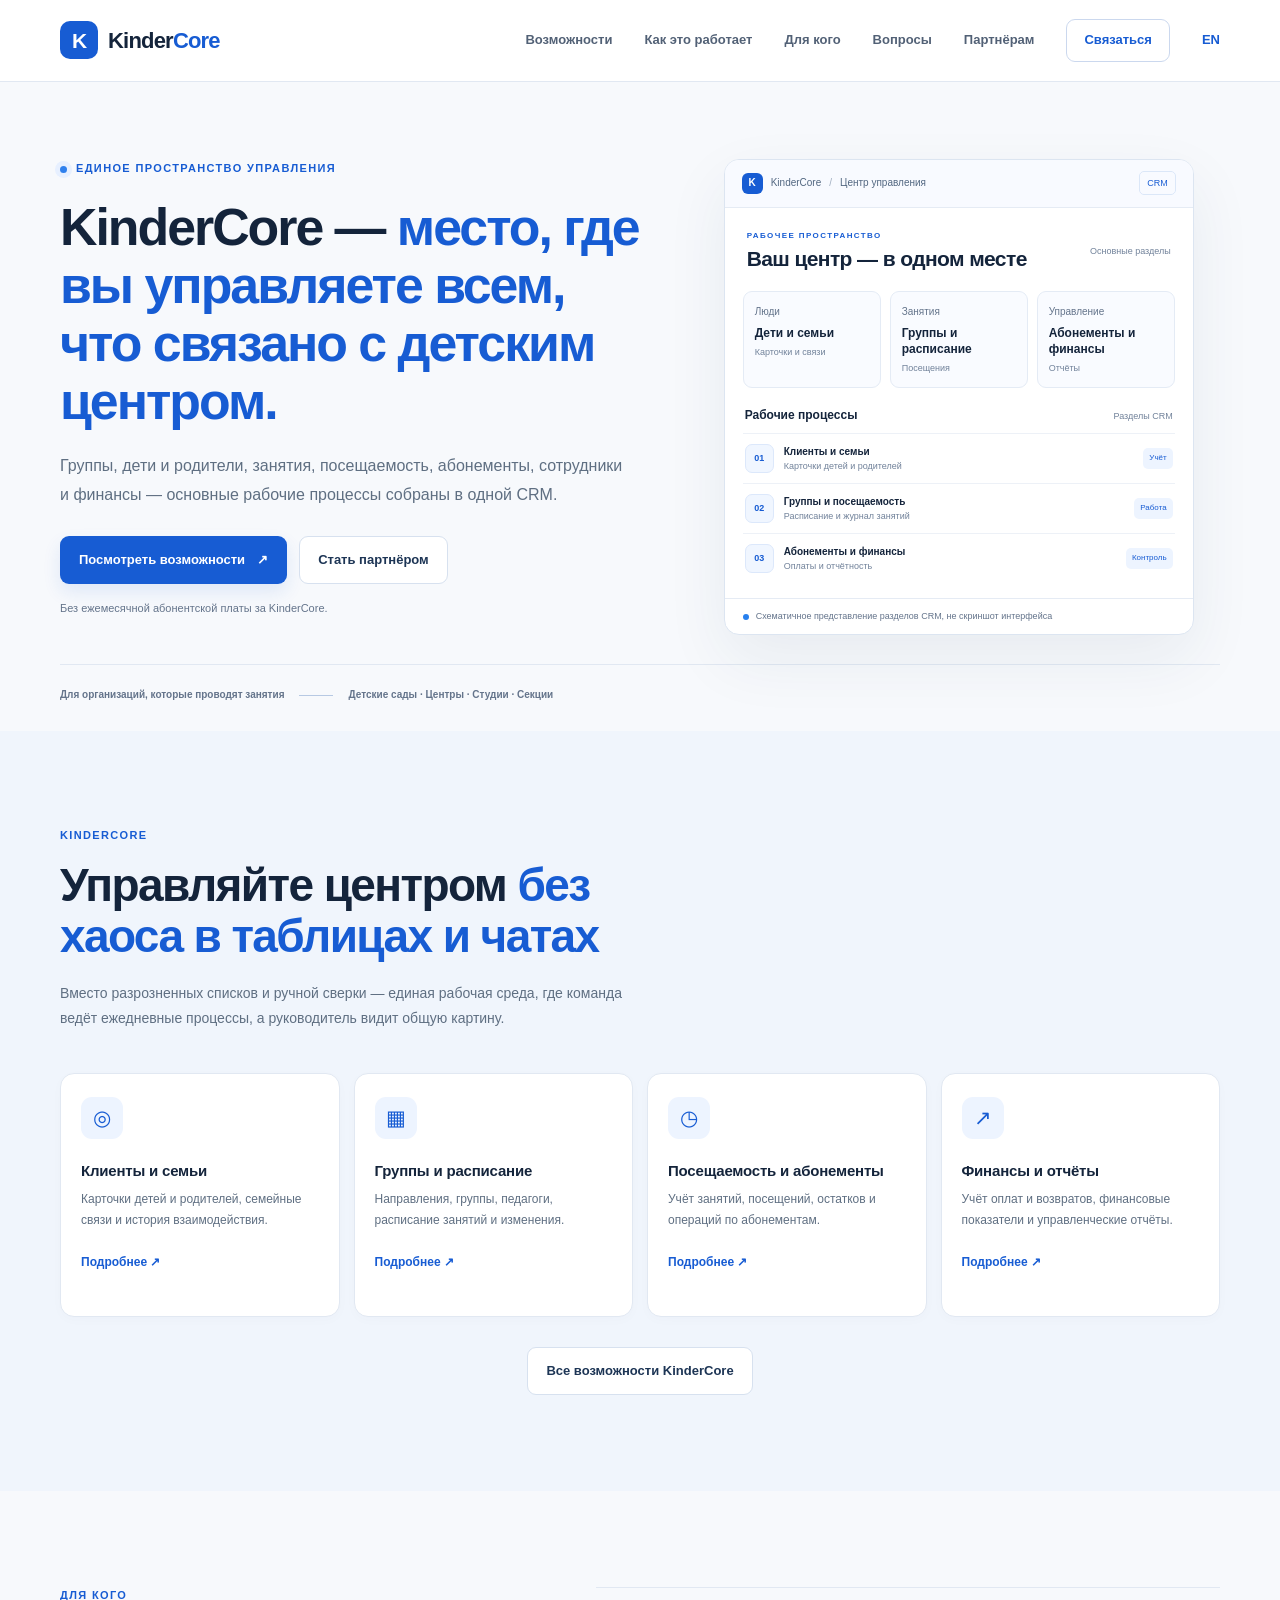
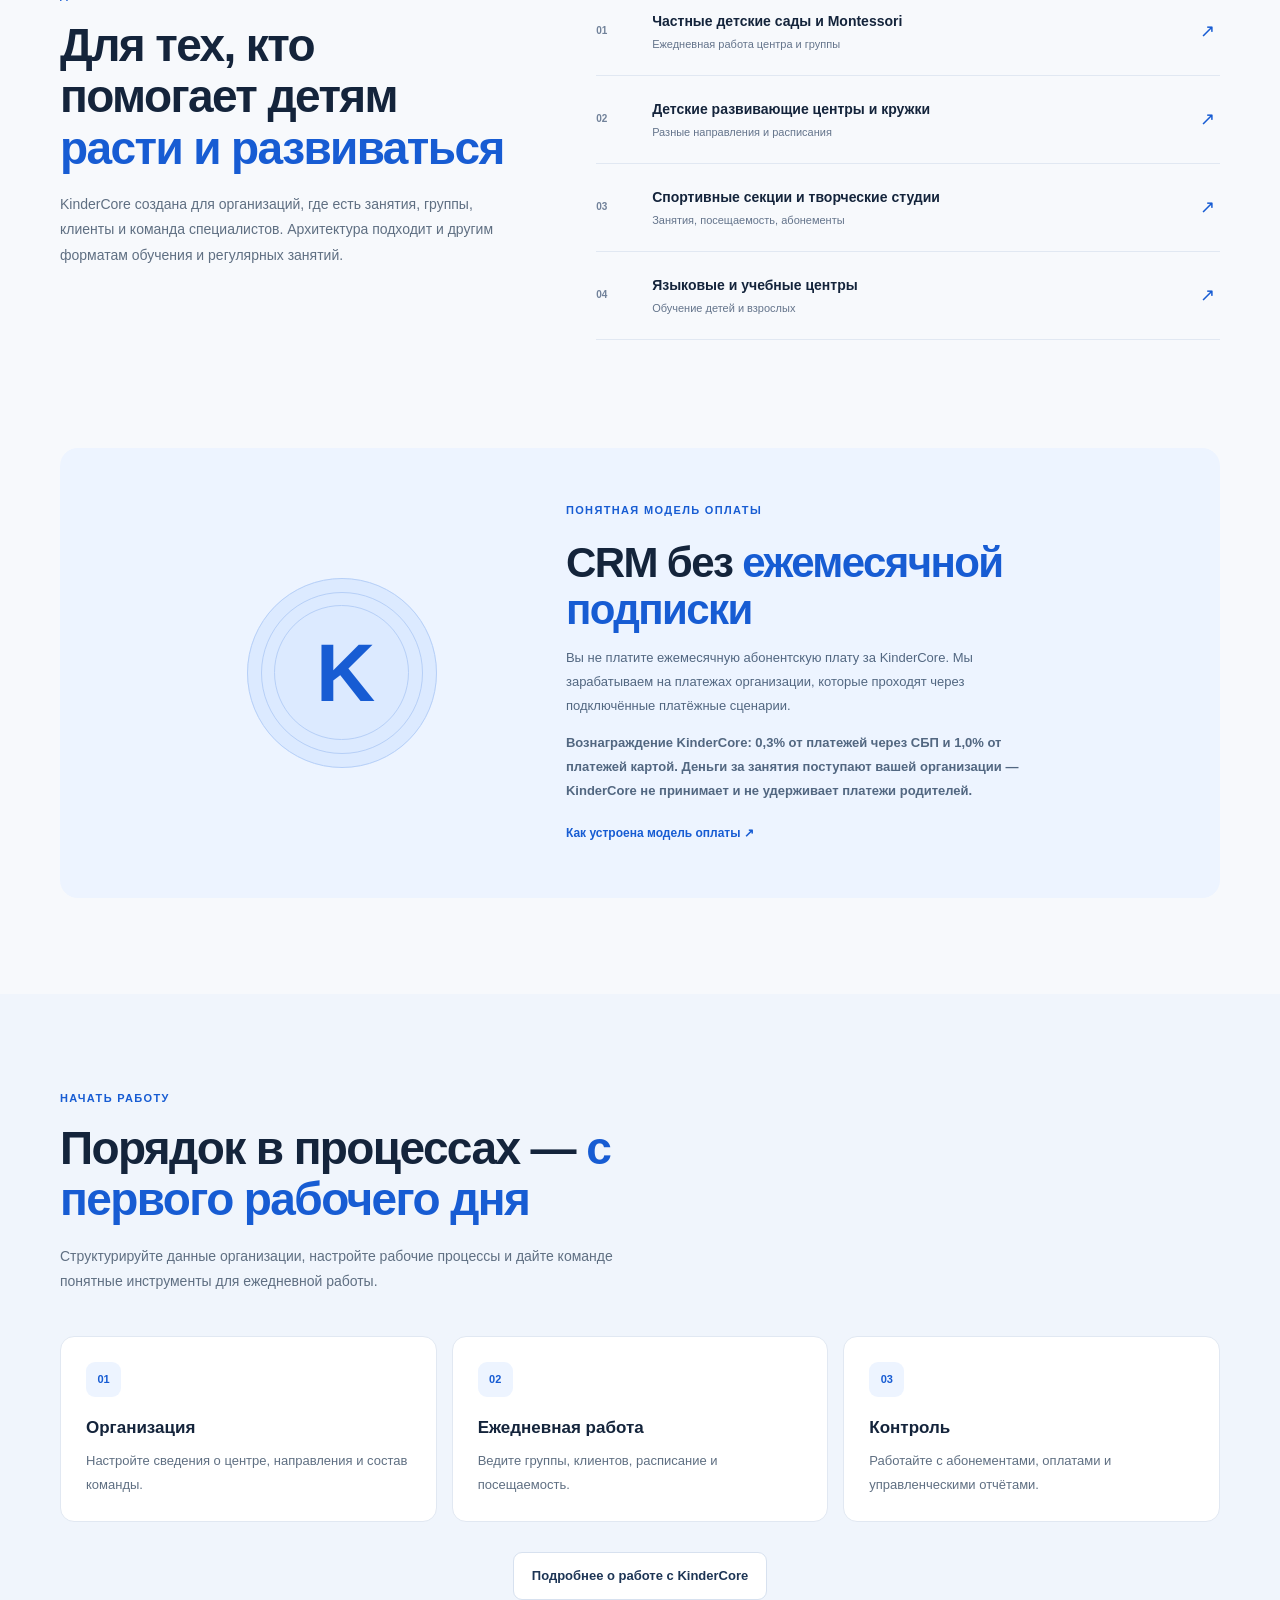
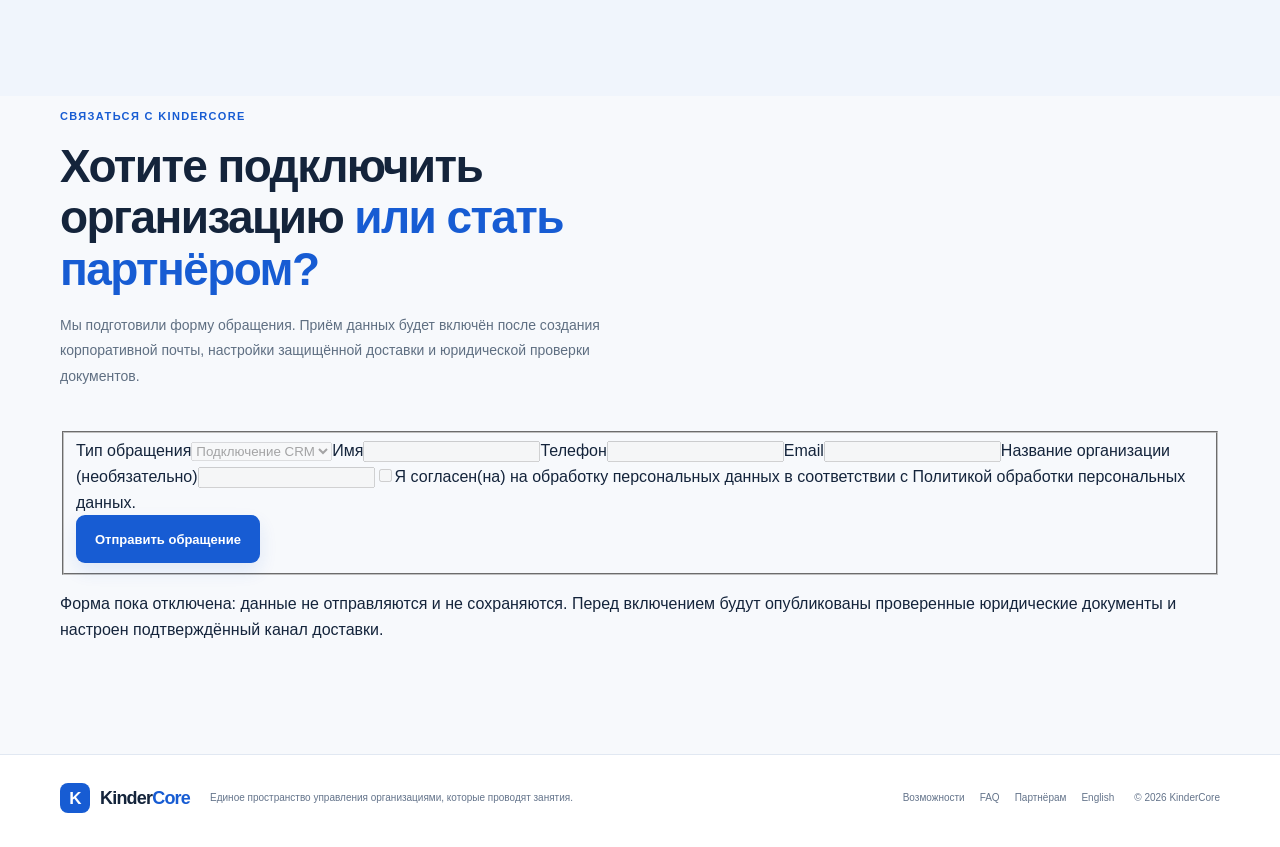
==== commit b23b47a8: "feat: prepare compliant lead form interface" ====
--- a/index.html
+++ b/index.html
@@ -48,7 +48,7 @@
 
 <section class="section section-soft"><div class="container"><div class="section-heading"><p class="eyebrow">Начать работу</p><h2>Порядок в процессах — <span>с первого рабочего дня</span></h2><p>Структурируйте данные организации, настройте рабочие процессы и дайте команде понятные инструменты для ежедневной работы.</p></div><div class="steps-grid"><article class="step-card"><span>01</span><h3>Организация</h3><p>Настройте сведения о центре, направления и состав команды.</p></article><article class="step-card"><span>02</span><h3>Ежедневная работа</h3><p>Ведите группы, клиентов, расписание и посещаемость.</p></article><article class="step-card"><span>03</span><h3>Контроль</h3><p>Работайте с абонементами, оплатами и управленческими отчётами.</p></article></div><div class="section-action"><a class="button button-secondary" href="/how-it-works.html">Подробнее о работе с KinderCore</a></div></div></section>
 
-<section class="section contact-section" id="contact"><div class="container contact-panel"><div><p class="eyebrow">Связаться с KinderCore</p><h2>Хотите подключить организацию или обсудить партнёрство?</h2><p>Мы готовим запуск единого канала обращений. Пока форма не принимает персональные данные. Для партнёрского направления можно ознакомиться с условиями сотрудничества на отдельной странице.</p><a class="button button-light" href="/partners/">Партнёрская программа <span aria-hidden="true">↗</span></a></div></div></section>
+<section class="section contact-section" id="contact"><div class="container contact-form-panel"><div class="section-heading"><p class="eyebrow">Связаться с KinderCore</p><h2>Хотите подключить организацию <span>или стать партнёром?</span></h2><p>Мы подготовили форму обращения. Приём данных будет включён после создания корпоративной почты, настройки защищённой доставки и юридической проверки документов.</p></div><form class="lead-form" aria-describedby="lead-form-status"><fieldset disabled><div class="form-grid"><label>Тип обращения<select name="request_type" required><option value="crm">Подключение CRM</option><option value="partner">Партнёрство</option></select></label><label>Имя<input name="name" autocomplete="name" required></label><label>Телефон<input name="phone" type="tel" autocomplete="tel" required></label><label>Email<input name="email" type="email" autocomplete="email" required></label><label class="full-field">Название организации <span class="optional">(необязательно)</span><input name="organization" autocomplete="organization"></label><label class="full-field partner-comment" hidden>Комментарий<textarea name="comment" rows="4"></textarea></label><label class="consent-field full-field"><input type="checkbox" name="consent" required><span>Я согласен(на) на обработку персональных данных в соответствии с <a href="/privacy.html">Политикой обработки персональных данных</a>.</span></label></div><button class="button button-primary" type="submit">Отправить обращение</button></fieldset><p id="lead-form-status" class="form-status" role="status">Форма пока отключена: данные не отправляются и не сохраняются. Перед включением будут опубликованы проверенные юридические документы и настроен подтверждённый канал доставки.</p></form></div></section>
 </main>
 <footer class="site-footer"><div class="container footer-inner"><a class="brand footer-brand" href="/"><span class="brand-mark">K</span><span>Kinder<span class="brand-accent">Core</span></span></a><p>Единое пространство управления организациями, которые проводят занятия.</p><nav class="footer-links" aria-label="Ссылки в подвале"><a href="/features.html">Возможности</a><a href="/faq.html">FAQ</a><a href="/partners/">Партнёрам</a><a href="/en/">English</a></nav><span class="footer-copy">© <span id="year">2026</span> KinderCore</span></div></footer>
 </body></html>
--- a/styles.css
+++ b/styles.css
@@ -207,58 +207,66 @@
  *,*::before,*::after{transition:none!important;animation:none!important}
 }
 
-/* Website completion */
-.language-link{font-size:12px;font-weight:800;color:var(--blue);padding:8px 4px}
-.steps-grid{display:grid;grid-template-columns:repeat(3,minmax(0,1fr));gap:16px;margin-top:34px}
-.step-card{padding:26px;border:1px solid var(--line);border-radius:14px;background:#fff}
-.step-card>span{display:grid;place-items:center;width:38px;height:38px;margin-bottom:20px;border-radius:10px;background:var(--pale-blue);color:var(--blue);font-size:12px;font-weight:800}
-.step-card h3{margin:0 0 9px;font-size:17px}
-.step-card p{margin:0;color:var(--muted);font-size:14px}
-.benefits-panel{display:grid;grid-template-columns:1fr 1fr;gap:48px;align-items:center;padding:42px;border:1px solid var(--line);border-radius:18px;background:#fff}
-.benefits-panel h2,.contact-copy h2{margin:0;font-size:clamp(30px,3.4vw,44px);line-height:1.15;letter-spacing:-1.5px}
-.benefits-panel h2 span,.contact-copy h2 span{color:var(--blue)}
-.benefits-panel p{color:var(--muted)}
-.benefit-list{display:grid;gap:14px;margin:0;padding:0;list-style:none}
-.benefit-list li{position:relative;padding:0 0 14px 30px;border-bottom:1px solid var(--line);font-weight:650}
-.benefit-list li:before{content:"✓";position:absolute;left:0;color:var(--blue);font-weight:900}
-.payment-grid{display:grid;grid-template-columns:1fr .9fr;gap:48px;align-items:center}
-.payment-card{padding:30px;border:1px solid var(--line);border-radius:16px;background:#fff;box-shadow:0 18px 44px #17365b0b}
-.payment-line{display:flex;justify-content:space-between;gap:20px;padding:16px 0;border-bottom:1px solid var(--line)}
-.payment-line strong{font-size:25px;color:var(--blue)}
-.payment-card p{margin:18px 0 8px;font-weight:650}
-.payment-card small{display:block;color:var(--muted);line-height:1.6}
-.faq-list{max-width:850px;margin:30px auto 0;border-top:1px solid var(--line)}
-.faq-list details{padding:20px 4px;border-bottom:1px solid var(--line)}
-.faq-list summary{cursor:pointer;font-weight:750}
-.faq-list details p{max-width:760px;margin:12px 0 0;color:var(--muted)}
-.contact-grid{display:grid;grid-template-columns:.9fr 1.1fr;gap:42px;align-items:start}
-.contact-copy>p:not(.eyebrow){color:var(--muted)}
-.contact-warning{padding:13px 15px;border-left:3px solid #d69b37;background:#fff8e9;color:#6d5529!important;font-size:13px}
-.contact-form{padding:26px;border:1px solid #dce5f1;border-radius:16px;background:#fff}
-.contact-form fieldset{display:grid;gap:12px;margin:0;padding:0;border:0}
-.contact-form label{display:block;font-size:12px;font-weight:750;color:#31445f}
-.contact-form input:not([type=checkbox]),.contact-form select,.contact-form textarea{width:100%;margin-top:6px;padding:12px;border:1px solid #d8e1ed;border-radius:8px;background:#f9fbfe;color:var(--ink);font:inherit}
-.contact-form input:disabled,.contact-form select:disabled,.contact-form textarea:disabled{opacity:.7}
-.form-row{display:grid;grid-template-columns:1fr 1fr;gap:12px}
-.consent-label{display:flex!important;align-items:flex-start;gap:10px;font-weight:500!important;line-height:1.5}
-.consent-label input{margin-top:3px;flex:none}
-.consent-label a{color:var(--blue);text-decoration:underline}
-.form-status{margin-bottom:16px;padding:12px 14px;border-radius:8px;background:#fff8e9;color:#76551c;font-size:13px;font-weight:700}
-.form-footnote{margin:14px 0 0;color:var(--muted);font-size:11px;line-height:1.55}
-.partner-hero{padding:82px 0 64px;background:linear-gradient(135deg,#f5f8ff,#fff)}
-.partner-hero h1,.page-hero h1{max-width:850px;margin:0;font-size:clamp(38px,5vw,60px);line-height:1.08;letter-spacing:-2px}
-.partner-hero h1 span,.page-hero h1 span{color:var(--blue)}
-.partner-hero p:not(.eyebrow),.page-hero p:not(.eyebrow){max-width:720px;color:var(--muted);font-size:17px}
-.partner-types{display:grid;grid-template-columns:repeat(3,minmax(0,1fr));gap:16px;margin-top:32px}
-.partner-types article{padding:24px;border:1px solid var(--line);border-radius:14px;background:#fff}
-.partner-types h3{margin:0 0 8px}
-.partner-types p{margin:0;color:var(--muted);font-size:14px}
-.partner-note{padding:18px 20px;border:1px solid #dce7f8;border-radius:12px;background:#f6f9ff;color:#455b78}
-.page-hero{padding:78px 0 56px}
-.site-footer .footer-links{display:flex;gap:18px;flex-wrap:wrap;font-size:12px;color:#60718a}
-.footer-links a:hover{text-decoration:underline;color:var(--blue)}
-.legal-draft{max-width:820px;margin:0 auto;padding:24px;border:1px solid #e6d7b2;border-radius:12px;background:#fffaf0;color:#6b572e}
-.legal-draft h2{margin-top:0;color:#59451e}
-@media(max-width:900px){.main-nav{gap:16px}.contact-grid,.payment-grid{grid-template-columns:1fr}.benefits-panel{grid-template-columns:1fr}.partner-types{grid-template-columns:1fr 1fr}}
-@media(max-width:760px){.steps-grid{grid-template-columns:1fr}.partner-types{grid-template-columns:1fr}.form-row{grid-template-columns:1fr}.contact-form{padding:18px}}
-@media(max-width:680px){.main-nav .language-link{display:inline-block}.main-nav{align-items:stretch}.hero h1{font-size:clamp(36px,10vw,48px)}.benefits-panel{padding:24px}.payment-card{padding:22px}}
+/* Multi-page website */
+.main-nav a[aria-current="page"]{color:var(--blue)}
+.lang-link{font-weight:800;color:var(--blue)}
+.text-link{display:inline-flex;margin-top:7px;color:var(--blue);font-size:12px;font-weight:800}
+.section-action{display:flex;justify-content:center;margin-top:30px}
+.page-hero{padding:90px 0 70px;background:linear-gradient(135deg,#f2f7ff 0%,#fff 75%);border-bottom:1px solid var(--line)}
+.page-hero h1{max-width:850px;margin:0;font-size:clamp(38px,5vw,58px);line-height:1.12;letter-spacing:-2px}
+.page-hero h1 span{color:var(--blue)}
+.page-hero .lead{max-width:720px;margin:22px 0 0;color:var(--muted);font-size:17px;line-height:1.8}
+.page-hero .button{margin-top:28px}
+.detail-grid{display:grid;grid-template-columns:repeat(2,minmax(0,1fr));gap:16px}
+.detail-card{padding:28px;border:1px solid var(--line);border-radius:15px;background:#fff}
+.detail-number{display:inline-grid;width:36px;height:36px;place-items:center;border-radius:9px;background:var(--pale-blue);color:var(--blue);font-size:11px;font-weight:850}
+.detail-card h2{margin:18px 0 10px;font-size:21px;letter-spacing:-.5px}
+.detail-card p{margin:0;color:var(--muted);font-size:13px;line-height:1.85}
+.steps-grid{display:grid;grid-template-columns:repeat(3,minmax(0,1fr));gap:15px}
+.step-card{padding:25px;border:1px solid var(--line);border-radius:14px;background:#fff}
+.step-card>span{display:inline-grid;width:35px;height:35px;place-items:center;border-radius:9px;background:var(--pale-blue);color:var(--blue);font-size:11px;font-weight:850}
+.step-card h3{margin:17px 0 8px;font-size:17px}
+.step-card p{margin:0;color:var(--muted);font-size:13px;line-height:1.8}
+.steps-vertical{max-width:850px}
+.step-row{display:grid;grid-template-columns:54px minmax(0,1fr);gap:22px;padding:28px 0;border-bottom:1px solid var(--line)}
+.step-bubble{display:grid;width:48px;height:48px;place-items:center;border-radius:13px;background:var(--pale-blue);color:var(--blue);font-size:13px;font-weight:850}
+.step-row h2{margin:0 0 8px;font-size:22px}
+.step-row p{margin:0;color:var(--muted);font-size:14px;line-height:1.85}
+.split-callout{display:flex;align-items:center;justify-content:space-between;gap:35px}
+.split-callout>div{max-width:700px}
+.split-callout h2{margin:0;font-size:clamp(30px,3.5vw,43px);line-height:1.15;letter-spacing:-1.4px}
+.split-callout h2 span{color:var(--blue)}
+.split-callout p{color:var(--muted);font-size:14px;line-height:1.8}
+.pricing-layout{display:grid;grid-template-columns:minmax(0,1.3fr) minmax(260px,.7fr);gap:20px;align-items:start}
+.pricing-main,.pricing-aside{padding:30px;border:1px solid var(--line);border-radius:16px;background:#fff}
+.rate-row{display:grid;grid-template-columns:repeat(2,minmax(0,1fr));gap:14px;margin:25px 0}
+.rate-row>div{padding:22px;border-radius:12px;background:var(--pale-blue)}
+.rate-row strong{display:block;color:var(--blue);font-size:42px;line-height:1.2;letter-spacing:-1.5px}
+.rate-row span{display:block;margin-top:7px;color:#526781;font-size:13px;font-weight:650}
+.pricing-main>p:not(.eyebrow){color:var(--muted);font-size:14px;line-height:1.9}
+.pricing-aside h2{margin:0 0 15px;font-size:20px}
+.pricing-aside ul{padding-left:20px;margin:0;color:var(--muted);font-size:13px;line-height:2}
+.faq-list{max-width:900px}
+.faq-list details{padding:22px 0;border-bottom:1px solid var(--line)}
+.faq-list summary{position:relative;padding-right:34px;cursor:pointer;list-style:none;font-size:17px;font-weight:750}
+.faq-list summary::-webkit-details-marker{display:none}
+.faq-list summary:after{content:"+";position:absolute;right:4px;top:-3px;color:var(--blue);font-size:25px;font-weight:500}
+.faq-list details[open] summary:after{content:"−"}
+.faq-list details p{max-width:780px;margin:14px 0 0;color:var(--muted);font-size:14px;line-height:1.85}
+.footer-links{display:flex;flex-wrap:wrap;gap:15px;color:#64748b;font-size:10px}
+.footer-links a:hover{color:var(--blue)}
+@media(max-width:760px){
+ .page-hero{padding:62px 0 48px}
+ .page-hero h1{font-size:39px;letter-spacing:-1.5px}
+ .page-hero .lead{font-size:14px}
+ .detail-grid,.steps-grid,.pricing-layout{grid-template-columns:1fr}
+ .detail-card{padding:23px}
+ .step-row{grid-template-columns:42px minmax(0,1fr);gap:14px;padding:22px 0}
+ .step-bubble{width:40px;height:40px}
+ .step-row h2{font-size:19px}
+ .split-callout{align-items:stretch;flex-direction:column;gap:15px}
+ .rate-row{gap:8px}
+ .rate-row>div{padding:16px}
+ .rate-row strong{font-size:34px}
+ .footer-links{order:4;flex-basis:100%}
+}
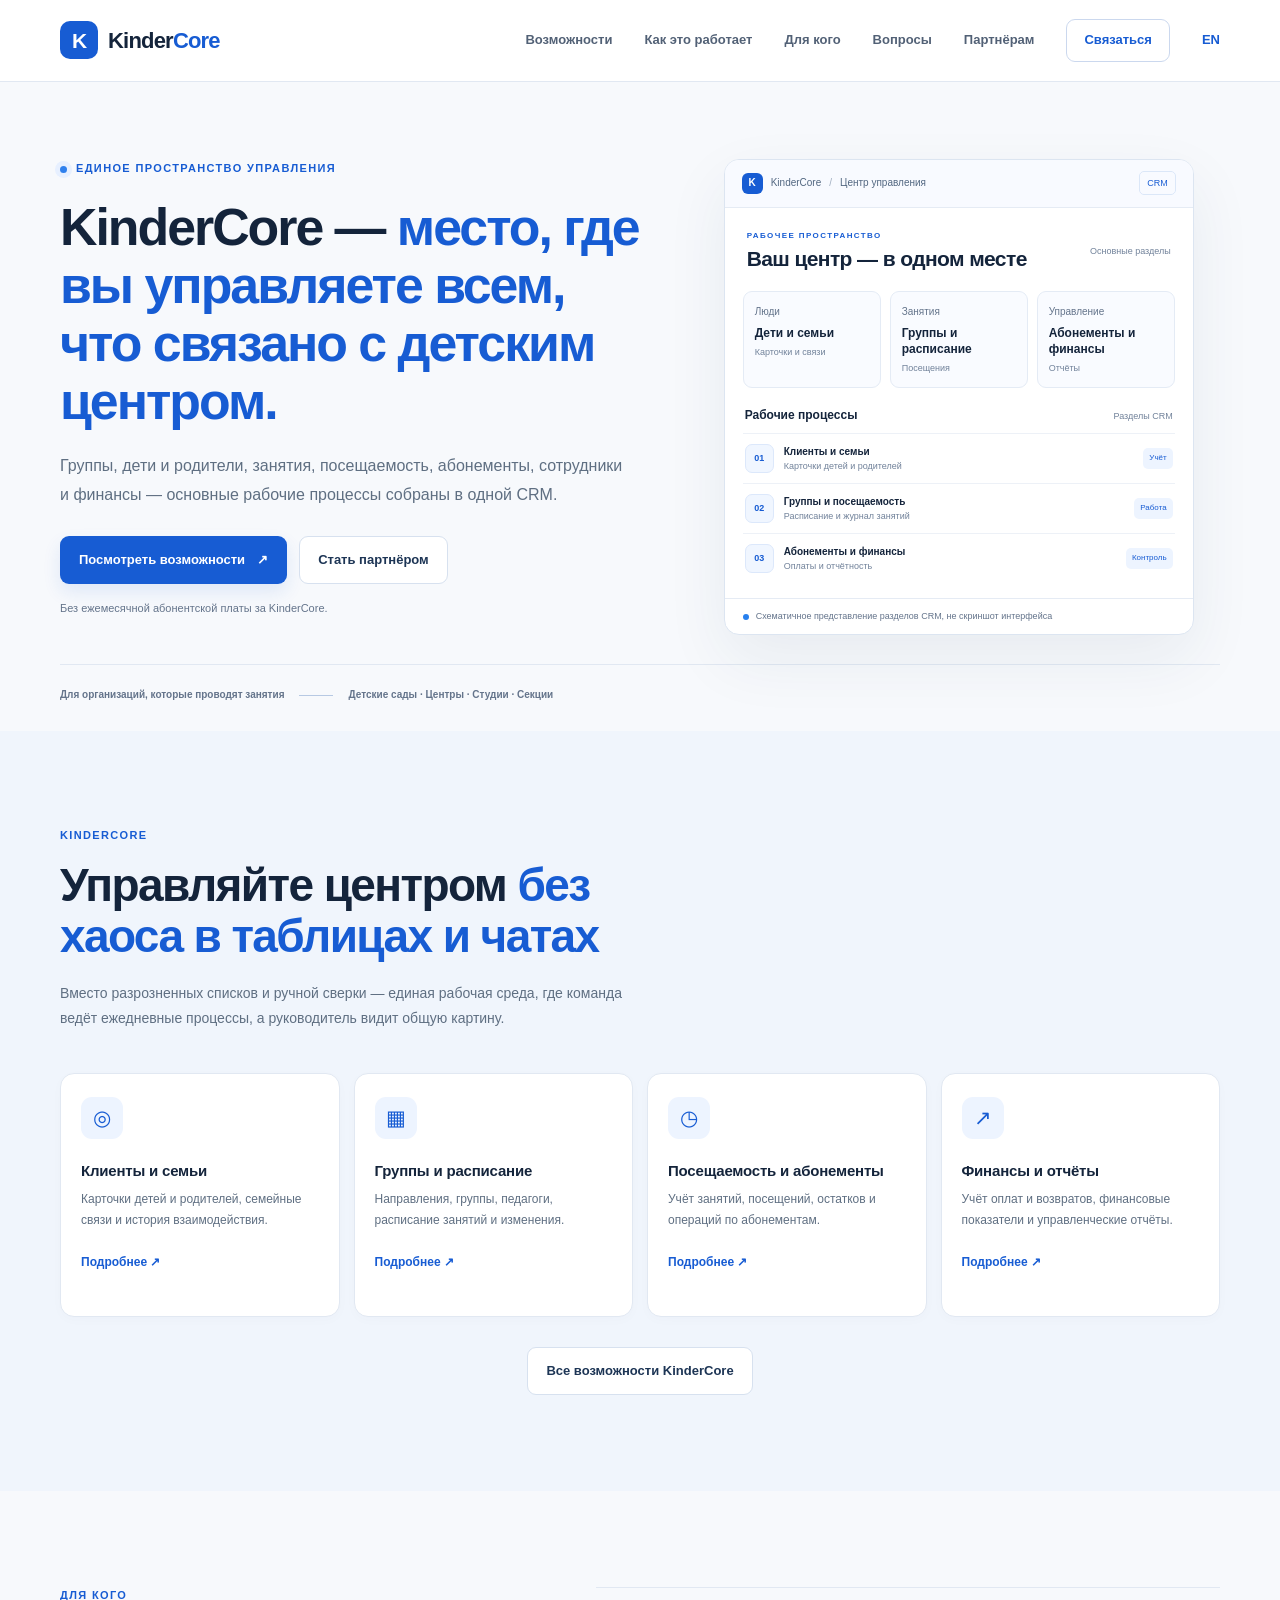
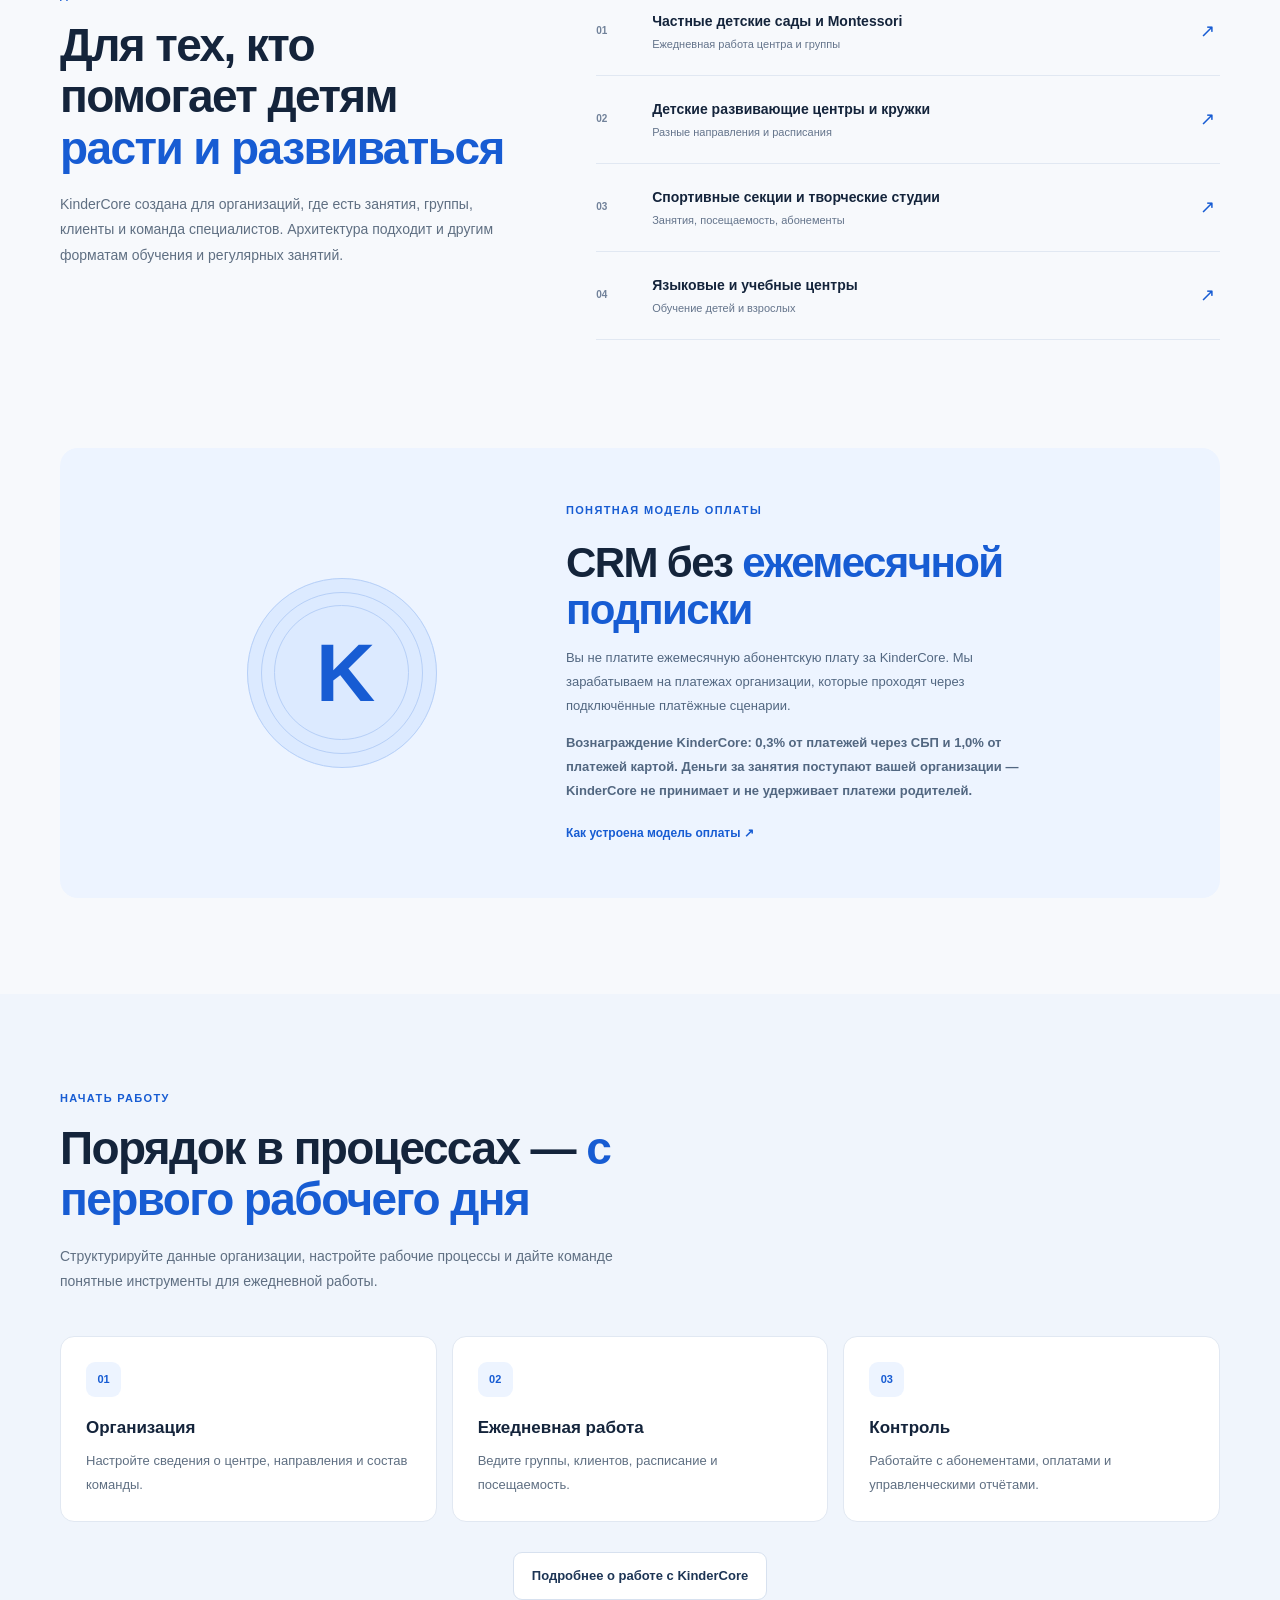
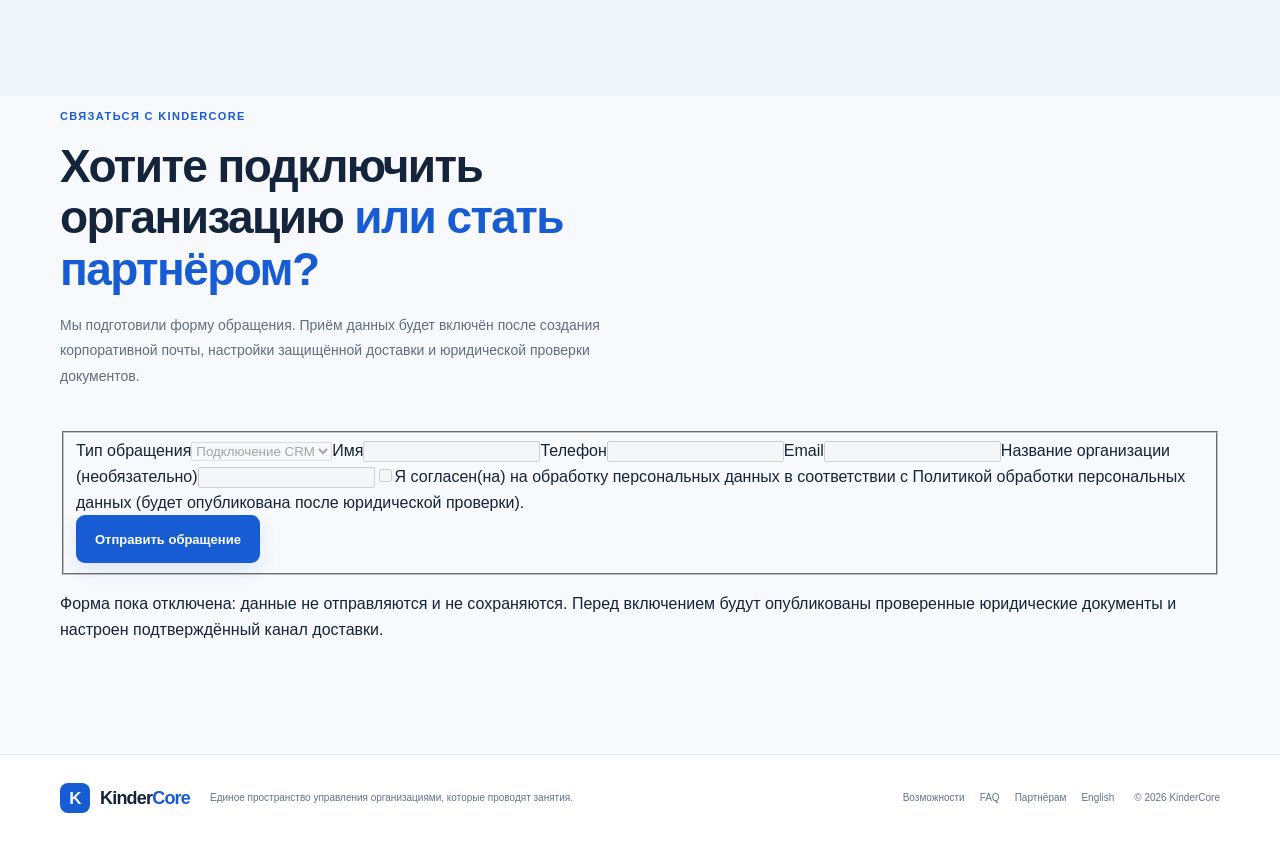
==== commit 42772042: "fix: do not link unpublished privacy policy draft" ====
--- a/index.html
+++ b/index.html
@@ -48,7 +48,7 @@
 
 <section class="section section-soft"><div class="container"><div class="section-heading"><p class="eyebrow">Начать работу</p><h2>Порядок в процессах — <span>с первого рабочего дня</span></h2><p>Структурируйте данные организации, настройте рабочие процессы и дайте команде понятные инструменты для ежедневной работы.</p></div><div class="steps-grid"><article class="step-card"><span>01</span><h3>Организация</h3><p>Настройте сведения о центре, направления и состав команды.</p></article><article class="step-card"><span>02</span><h3>Ежедневная работа</h3><p>Ведите группы, клиентов, расписание и посещаемость.</p></article><article class="step-card"><span>03</span><h3>Контроль</h3><p>Работайте с абонементами, оплатами и управленческими отчётами.</p></article></div><div class="section-action"><a class="button button-secondary" href="/how-it-works.html">Подробнее о работе с KinderCore</a></div></div></section>
 
-<section class="section contact-section" id="contact"><div class="container contact-form-panel"><div class="section-heading"><p class="eyebrow">Связаться с KinderCore</p><h2>Хотите подключить организацию <span>или стать партнёром?</span></h2><p>Мы подготовили форму обращения. Приём данных будет включён после создания корпоративной почты, настройки защищённой доставки и юридической проверки документов.</p></div><form class="lead-form" aria-describedby="lead-form-status"><fieldset disabled><div class="form-grid"><label>Тип обращения<select name="request_type" required><option value="crm">Подключение CRM</option><option value="partner">Партнёрство</option></select></label><label>Имя<input name="name" autocomplete="name" required></label><label>Телефон<input name="phone" type="tel" autocomplete="tel" required></label><label>Email<input name="email" type="email" autocomplete="email" required></label><label class="full-field">Название организации <span class="optional">(необязательно)</span><input name="organization" autocomplete="organization"></label><label class="full-field partner-comment" hidden>Комментарий<textarea name="comment" rows="4"></textarea></label><label class="consent-field full-field"><input type="checkbox" name="consent" required><span>Я согласен(на) на обработку персональных данных в соответствии с <a href="/privacy.html">Политикой обработки персональных данных</a>.</span></label></div><button class="button button-primary" type="submit">Отправить обращение</button></fieldset><p id="lead-form-status" class="form-status" role="status">Форма пока отключена: данные не отправляются и не сохраняются. Перед включением будут опубликованы проверенные юридические документы и настроен подтверждённый канал доставки.</p></form></div></section>
+<section class="section contact-section" id="contact"><div class="container contact-form-panel"><div class="section-heading"><p class="eyebrow">Связаться с KinderCore</p><h2>Хотите подключить организацию <span>или стать партнёром?</span></h2><p>Мы подготовили форму обращения. Приём данных будет включён после создания корпоративной почты, настройки защищённой доставки и юридической проверки документов.</p></div><form class="lead-form" aria-describedby="lead-form-status"><fieldset disabled><div class="form-grid"><label>Тип обращения<select name="request_type" required><option value="crm">Подключение CRM</option><option value="partner">Партнёрство</option></select></label><label>Имя<input name="name" autocomplete="name" required></label><label>Телефон<input name="phone" type="tel" autocomplete="tel" required></label><label>Email<input name="email" type="email" autocomplete="email" required></label><label class="full-field">Название организации <span class="optional">(необязательно)</span><input name="organization" autocomplete="organization"></label><label class="full-field partner-comment" hidden>Комментарий<textarea name="comment" rows="4"></textarea></label><label class="consent-field full-field"><input type="checkbox" name="consent" required><span>Я согласен(на) на обработку персональных данных в соответствии с Политикой обработки персональных данных (будет опубликована после юридической проверки).</span></label></div><button class="button button-primary" type="submit">Отправить обращение</button></fieldset><p id="lead-form-status" class="form-status" role="status">Форма пока отключена: данные не отправляются и не сохраняются. Перед включением будут опубликованы проверенные юридические документы и настроен подтверждённый канал доставки.</p></form></div></section>
 </main>
 <footer class="site-footer"><div class="container footer-inner"><a class="brand footer-brand" href="/"><span class="brand-mark">K</span><span>Kinder<span class="brand-accent">Core</span></span></a><p>Единое пространство управления организациями, которые проводят занятия.</p><nav class="footer-links" aria-label="Ссылки в подвале"><a href="/features.html">Возможности</a><a href="/faq.html">FAQ</a><a href="/partners/">Партнёрам</a><a href="/en/">English</a></nav><span class="footer-copy">© <span id="year">2026</span> KinderCore</span></div></footer>
 </body></html>
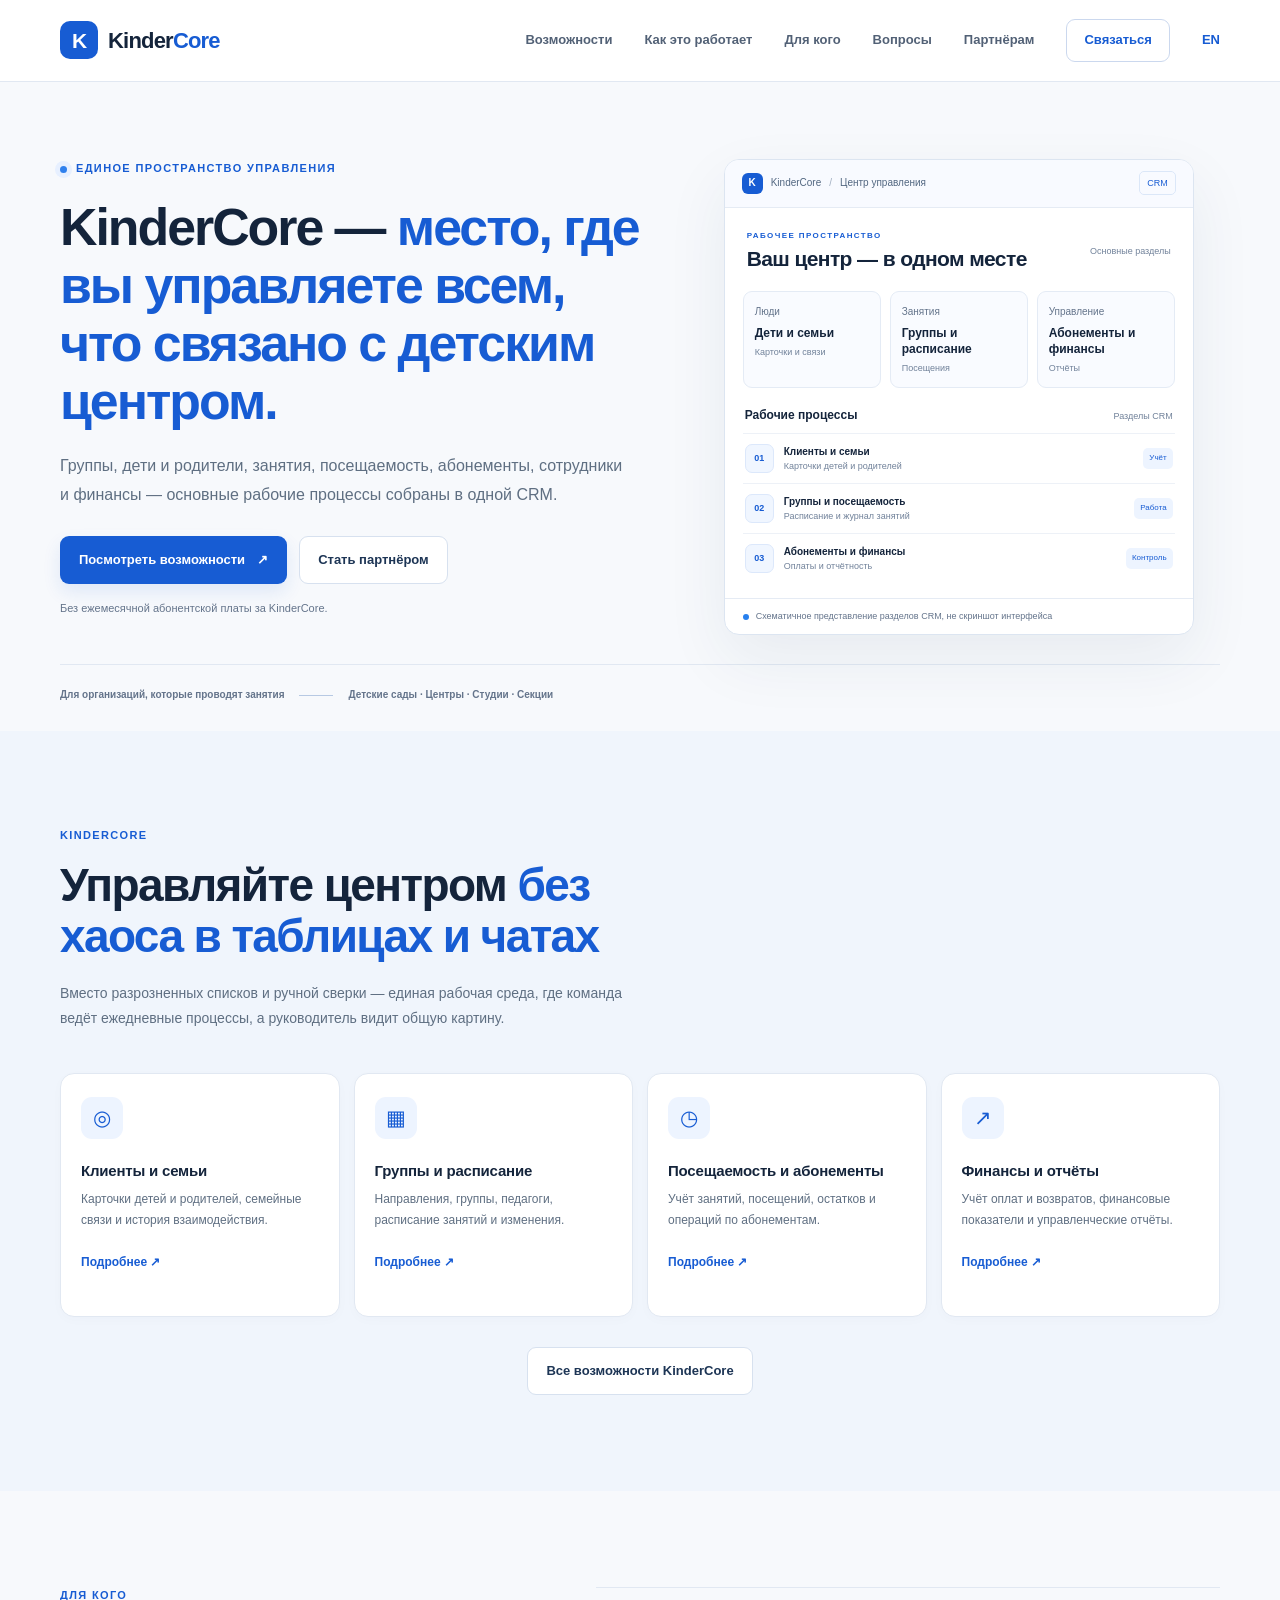
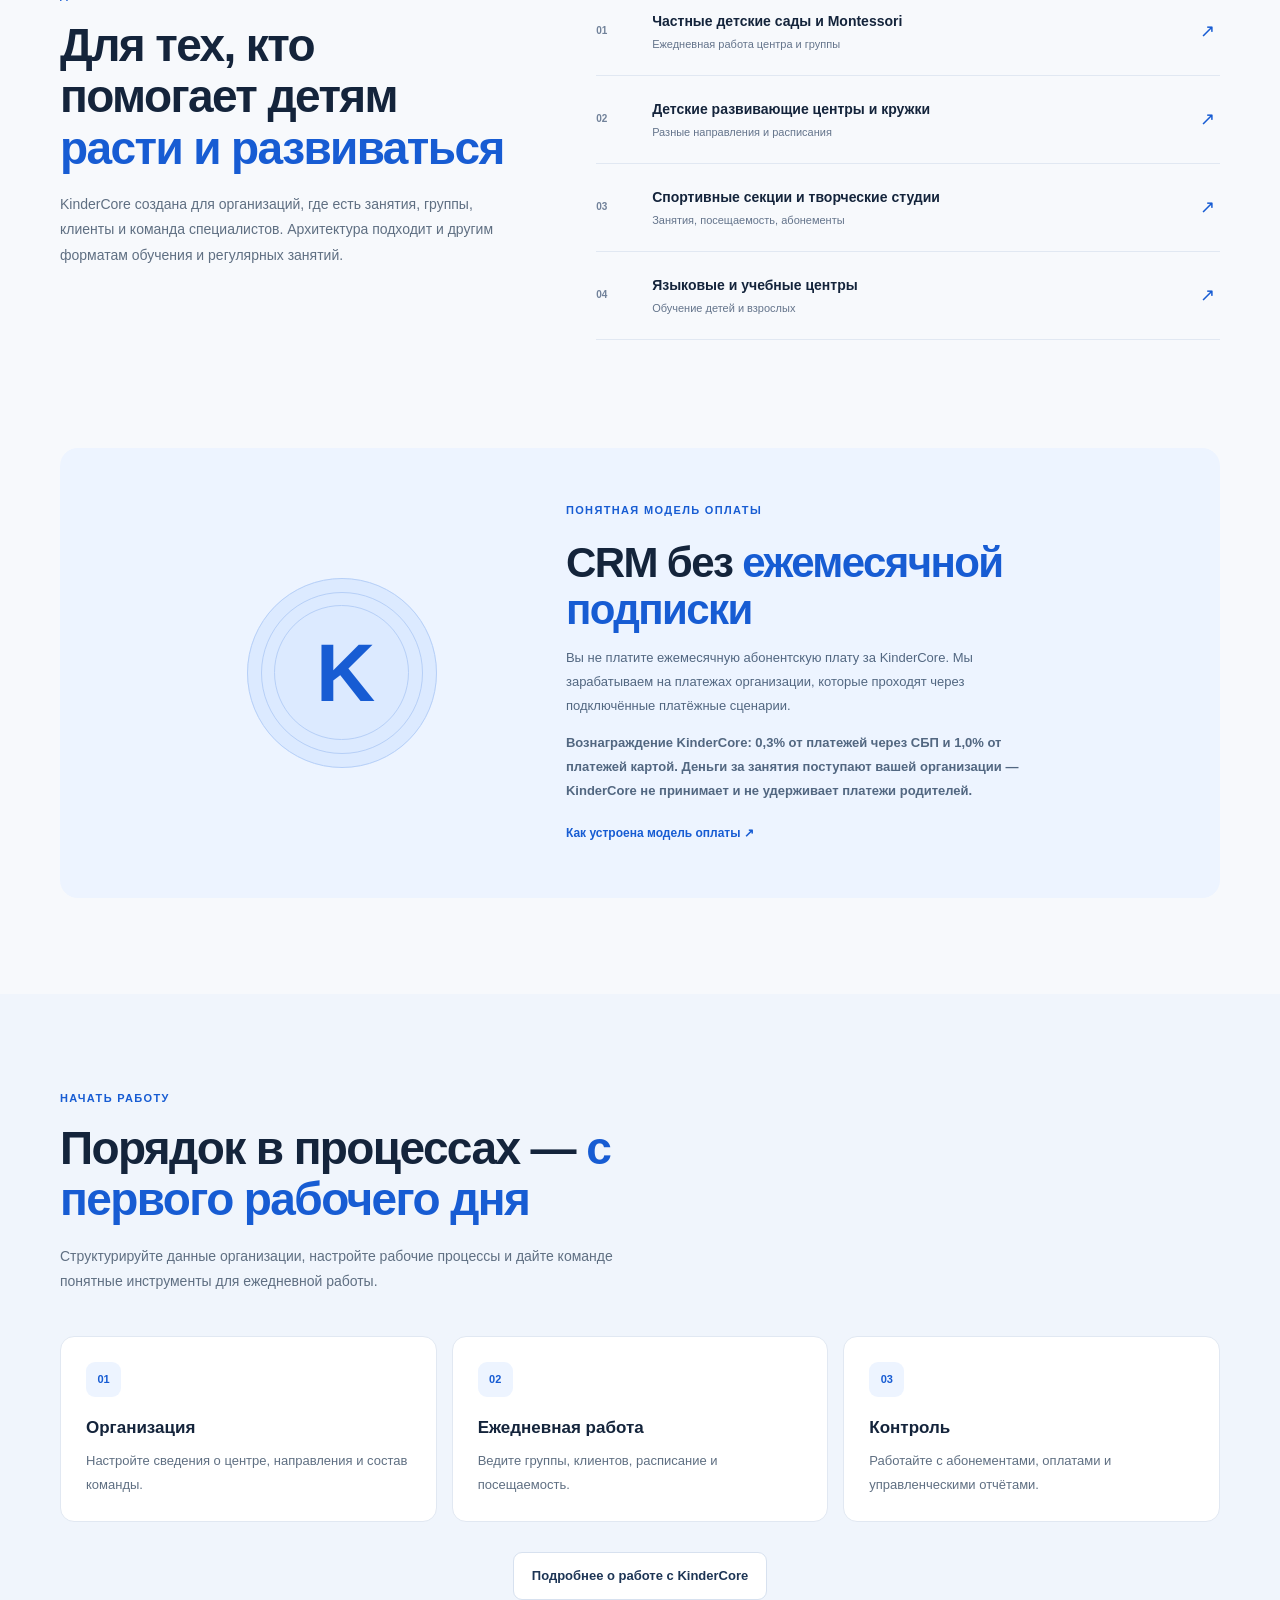
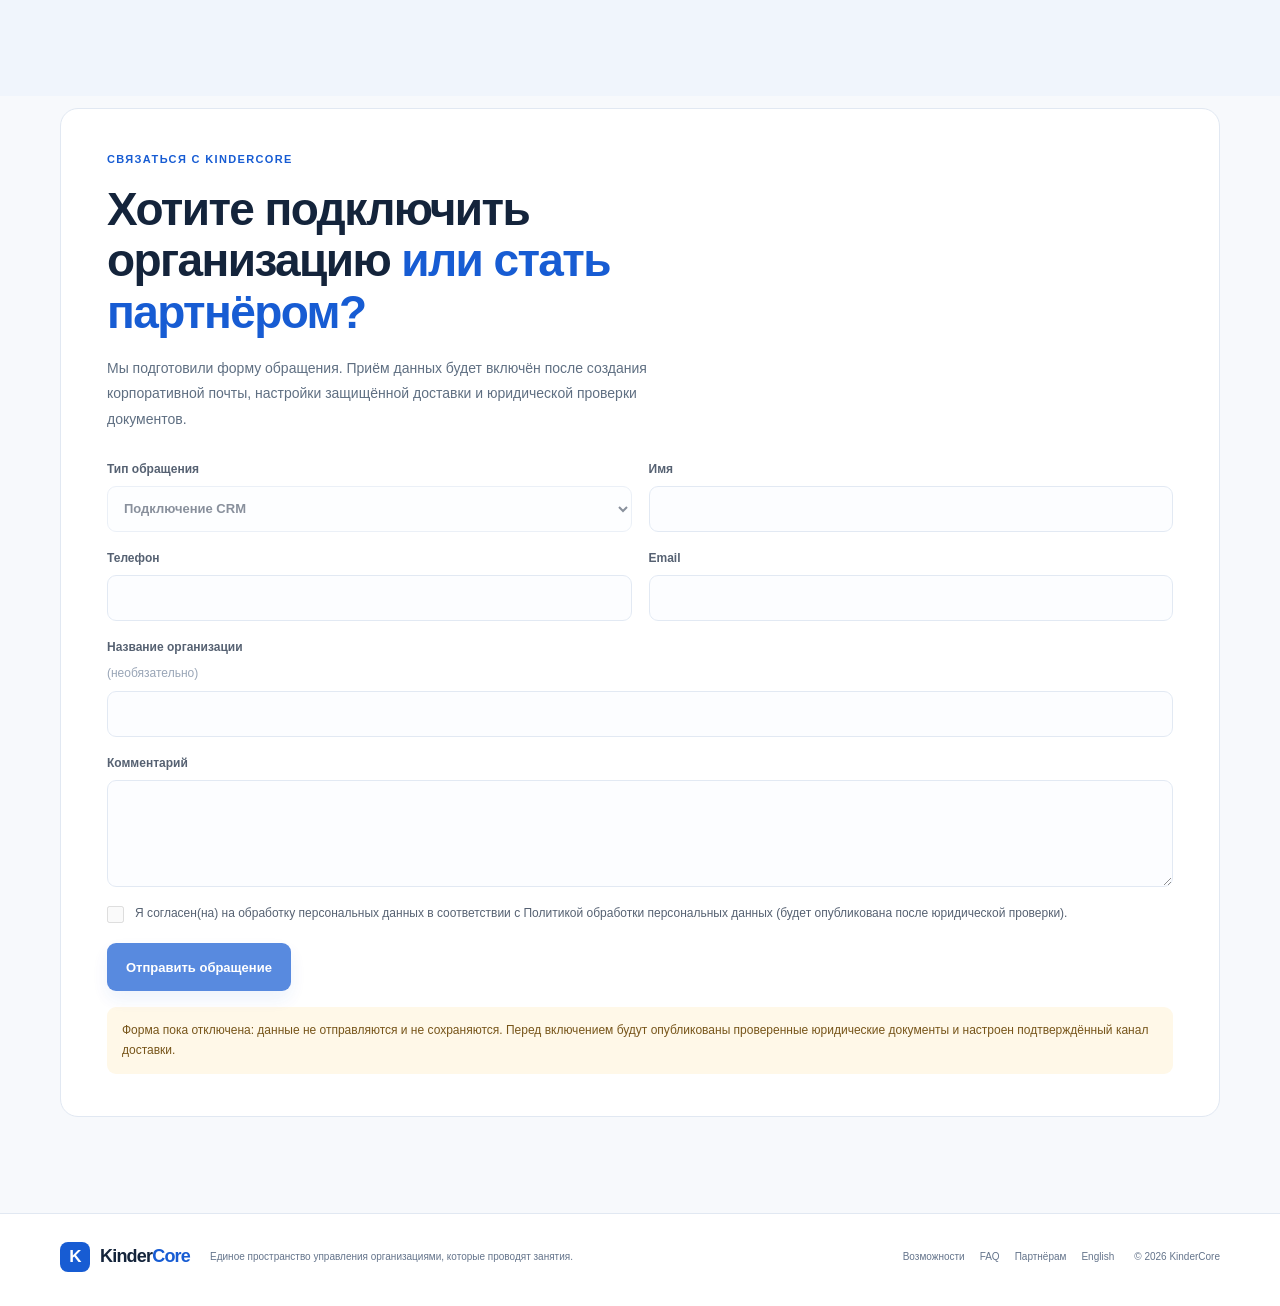
==== commit 8a0460a2: "seo: add language alternate to Russian page" ====
--- a/index.html
+++ b/index.html
@@ -5,7 +5,7 @@
 <title>KinderCore — управление детским центром в одном месте</title>
 <meta name="description" content="KinderCore — CRM для управления детским центром и организациями, которые проводят занятия. Без ежемесячной абонентской платы.">
 <link rel="canonical" href="https://kinder-core-wabsite.pages.dev/"><meta property="og:type" content="website"><meta property="og:locale" content="ru_RU"><meta property="og:url" content="https://kinder-core-wabsite.pages.dev/"><meta property="og:title" content="KinderCore — управление детским центром"><meta property="og:description" content="Все ключевые процессы детского центра — в одном рабочем пространстве.">
-<link rel="icon" href="/favicon.svg" type="image/svg+xml"><link rel="stylesheet" href="/styles.css"><script src="/script.js" defer></script>
+<link rel="icon" href="/favicon.svg" type="image/svg+xml"><link rel="alternate" hreflang="en" href="https://kinder-core-wabsite.pages.dev/en/"><link rel="alternate" hreflang="ru" href="https://kinder-core-wabsite.pages.dev/"><link rel="stylesheet" href="/styles.css"><script src="/script.js" defer></script>
 </head>
 <body>
 <a class="skip-link" href="#main">Перейти к содержимому</a>
--- a/styles.css
+++ b/styles.css
@@ -270,3 +270,22 @@
  .rate-row strong{font-size:34px}
  .footer-links{order:4;flex-basis:100%}
 }
+
+
+.contact-form-panel{padding:42px 46px;border:1px solid var(--line);border-radius:18px;background:#fff}
+.contact-form-panel .section-heading{margin-bottom:28px}
+.lead-form fieldset{padding:0;margin:0;border:0}
+.lead-form fieldset:disabled{opacity:.72}
+.form-grid{display:grid;grid-template-columns:repeat(2,minmax(0,1fr));gap:17px}
+.form-grid label{display:flex;flex-direction:column;gap:7px;color:var(--ink);font-size:12px;font-weight:750}
+.form-grid input,.form-grid select,.form-grid textarea{width:100%;min-height:46px;padding:11px 12px;border:1px solid #d7e1ef;border-radius:9px;background:#fbfcff;color:var(--ink);font:inherit;font-size:13px}
+.form-grid textarea{resize:vertical}
+.form-grid input:focus,.form-grid select:focus,.form-grid textarea:focus{outline:3px solid #d9e8ff;border-color:#7baeff}
+.form-grid .full-field{grid-column:1/-1}
+.optional{color:#71829a;font-weight:500}
+.consent-field{display:grid!important;grid-template-columns:18px minmax(0,1fr);align-items:start;gap:10px!important;font-weight:500!important;line-height:1.6}
+.consent-field input{width:17px;height:17px;min-height:0;margin:2px 0 0;accent-color:var(--blue)}
+.consent-field a{color:var(--blue);text-decoration:underline}
+.form-status{margin:16px 0 0;padding:13px 15px;border-radius:9px;background:#fff8e8;color:#77551a;font-size:12px;line-height:1.7}
+.lead-form .button{margin-top:20px}
+@media(max-width:760px){.contact-form-panel{padding:27px 21px}.form-grid{grid-template-columns:1fr}.form-grid .full-field{grid-column:auto}}
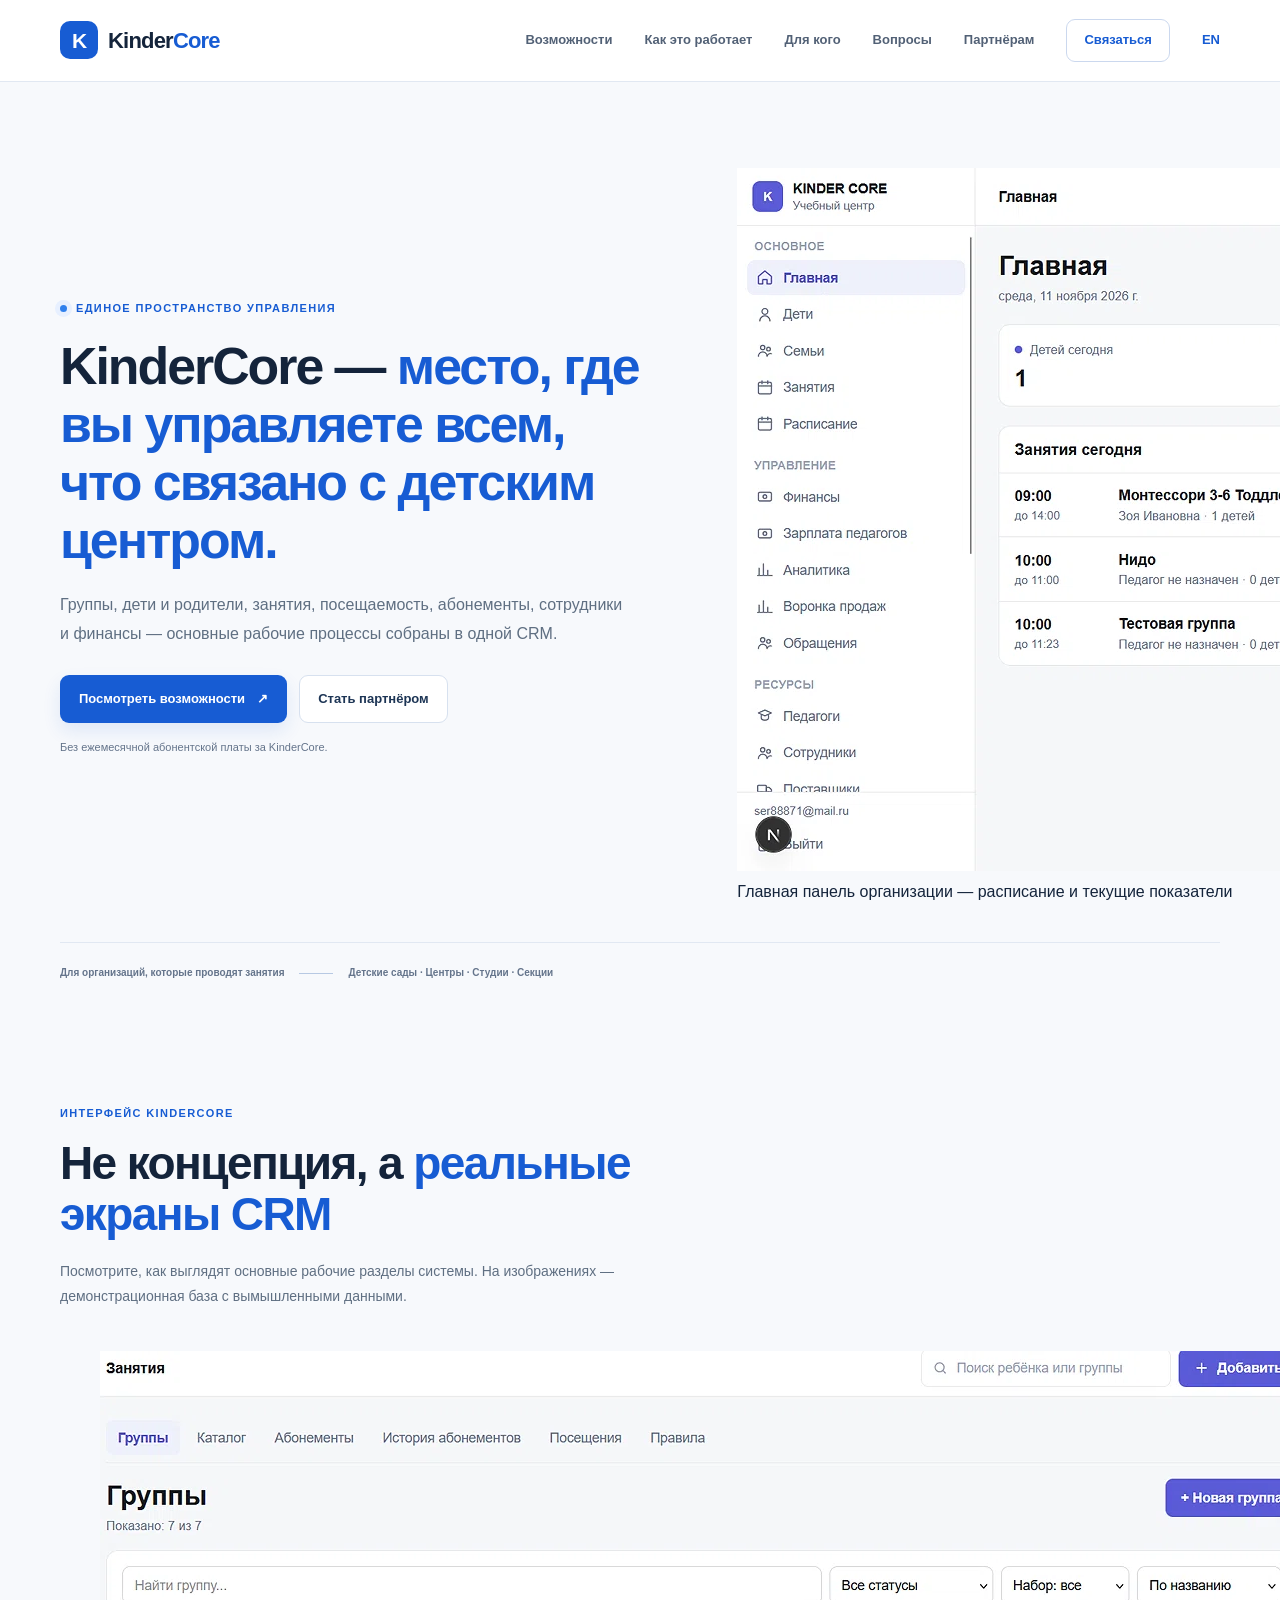
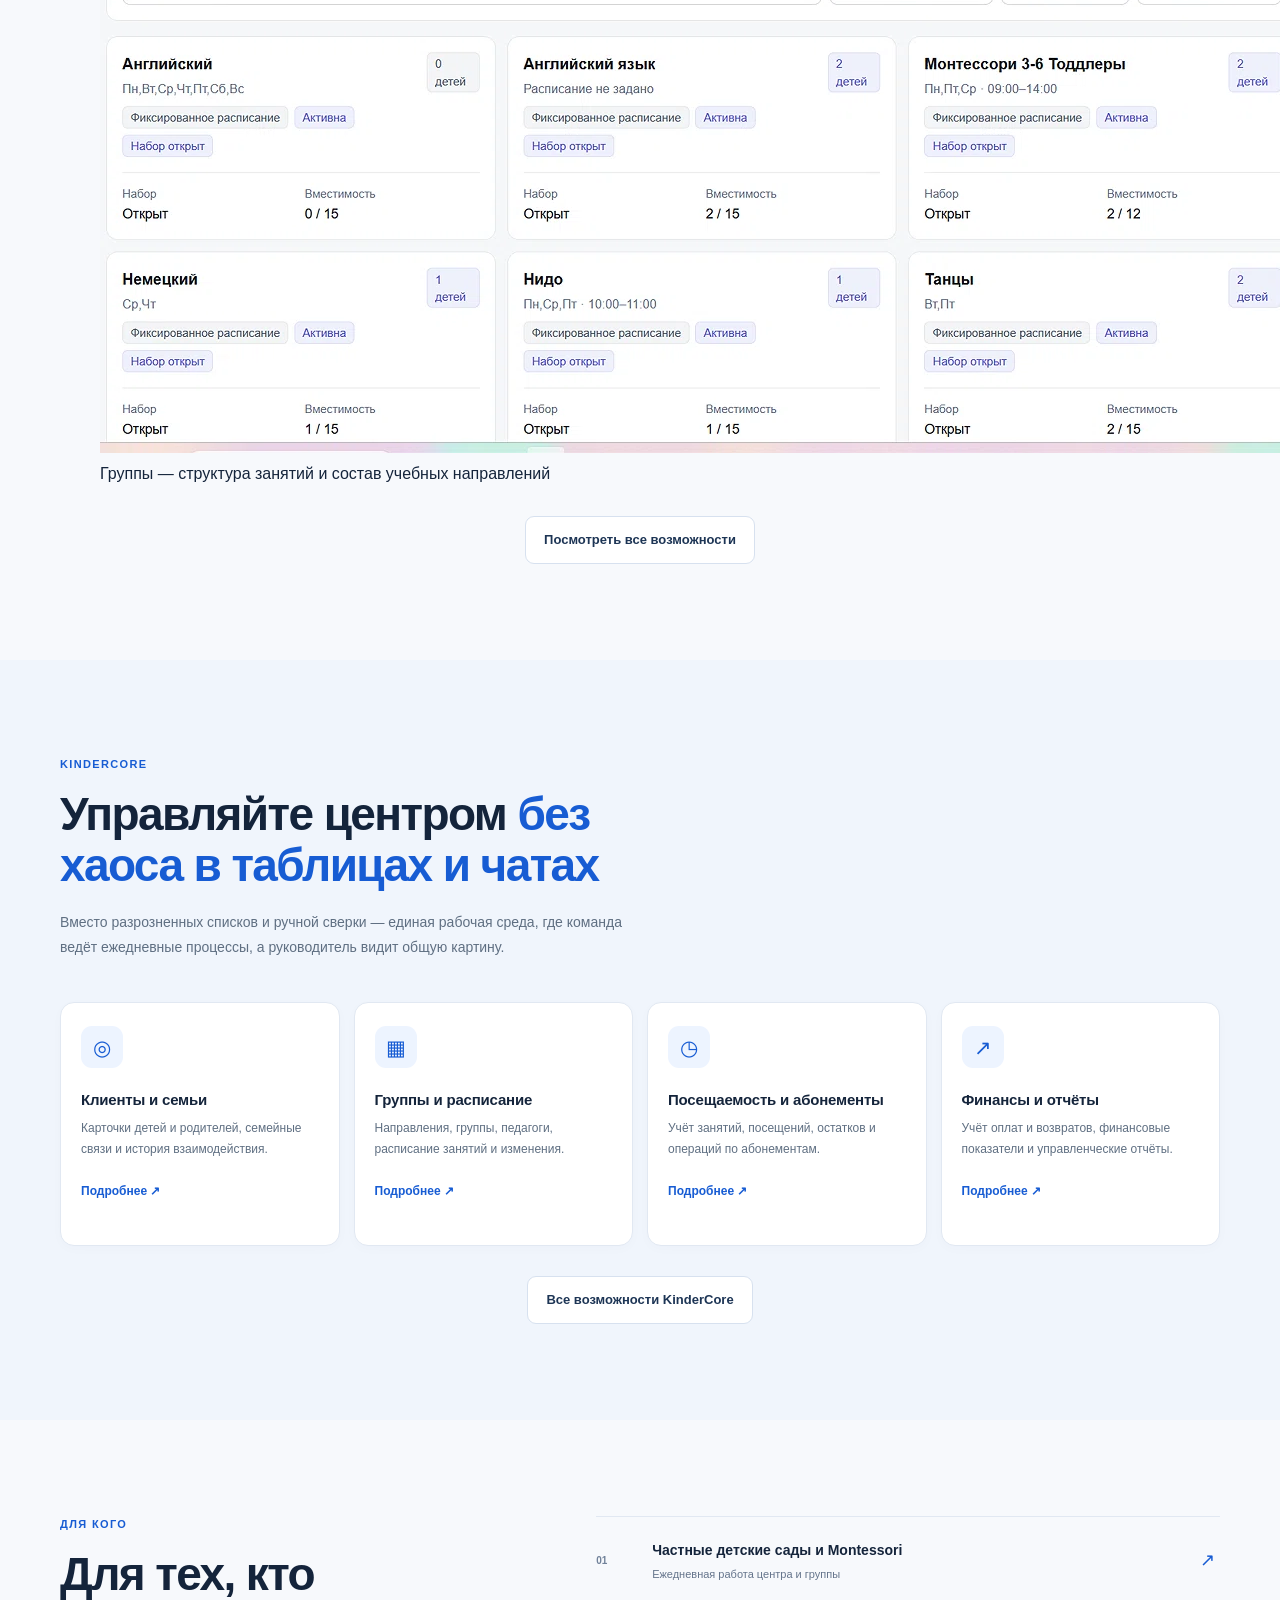
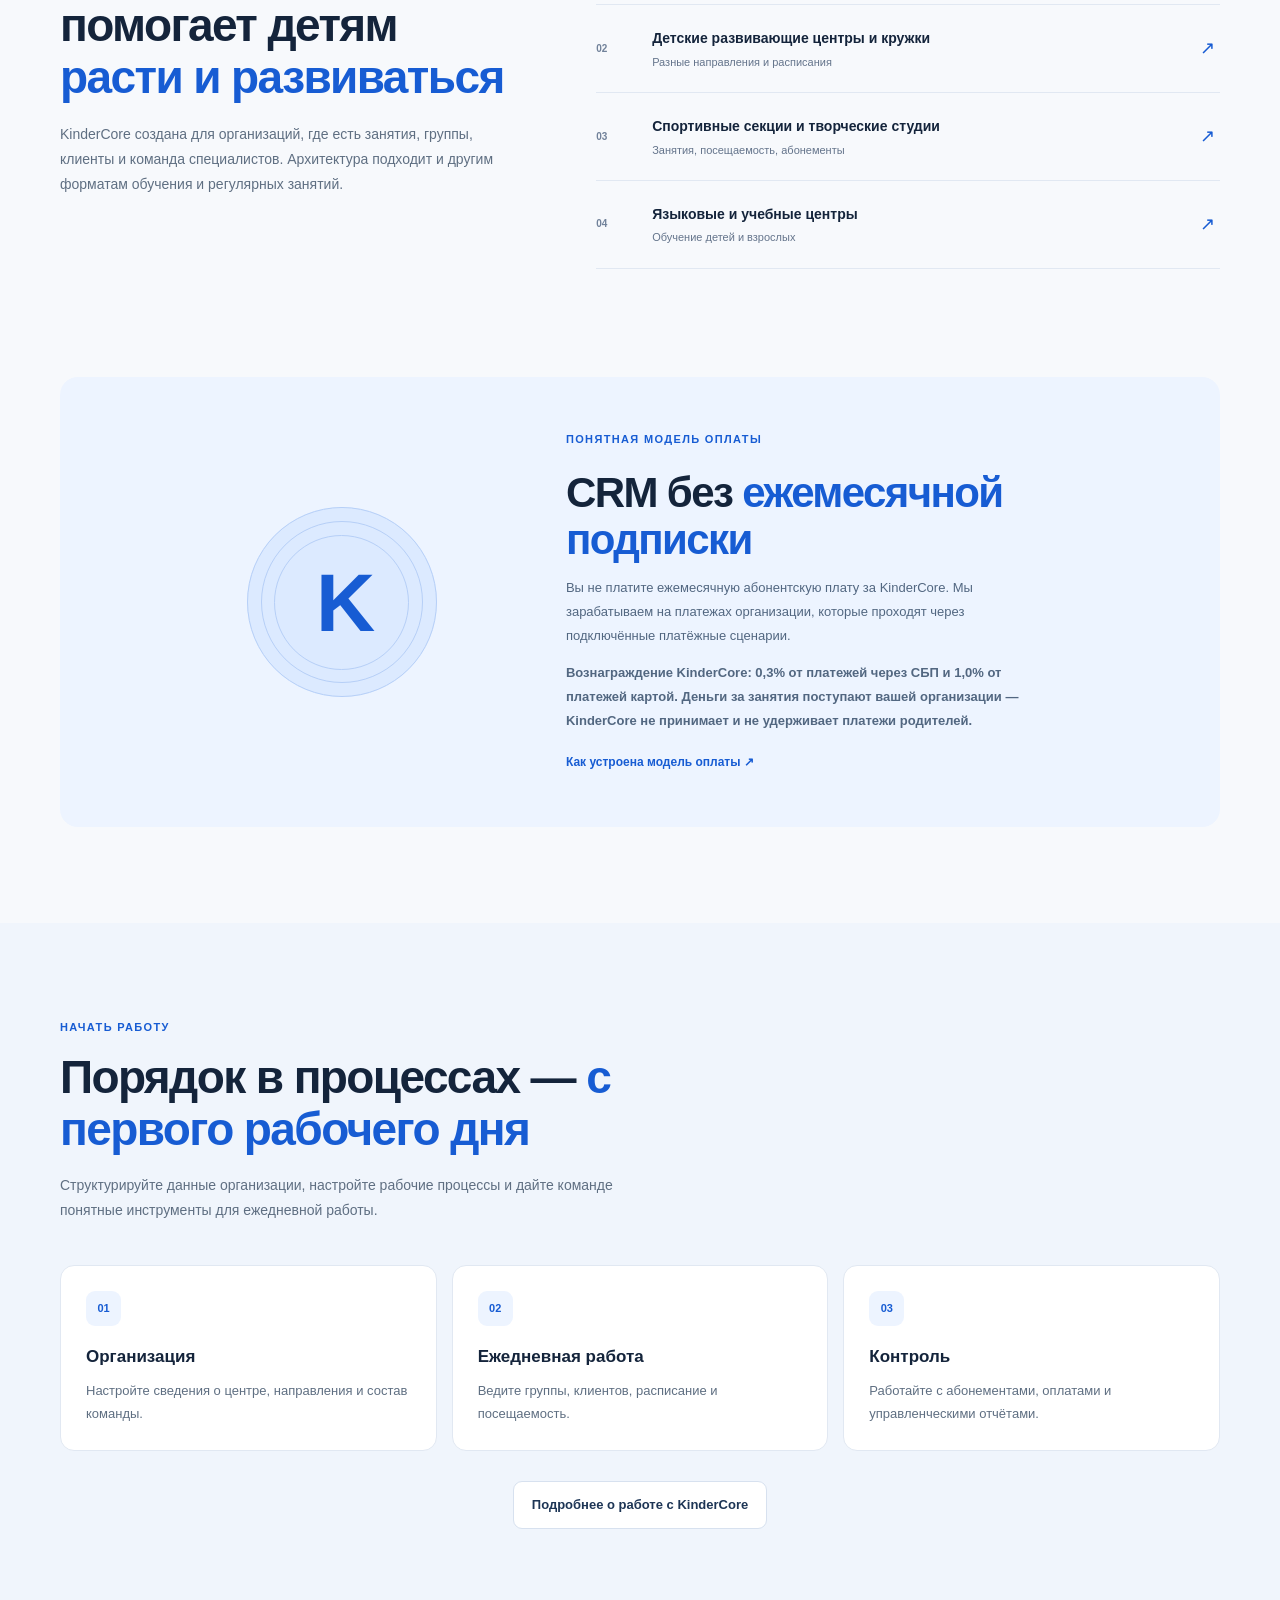
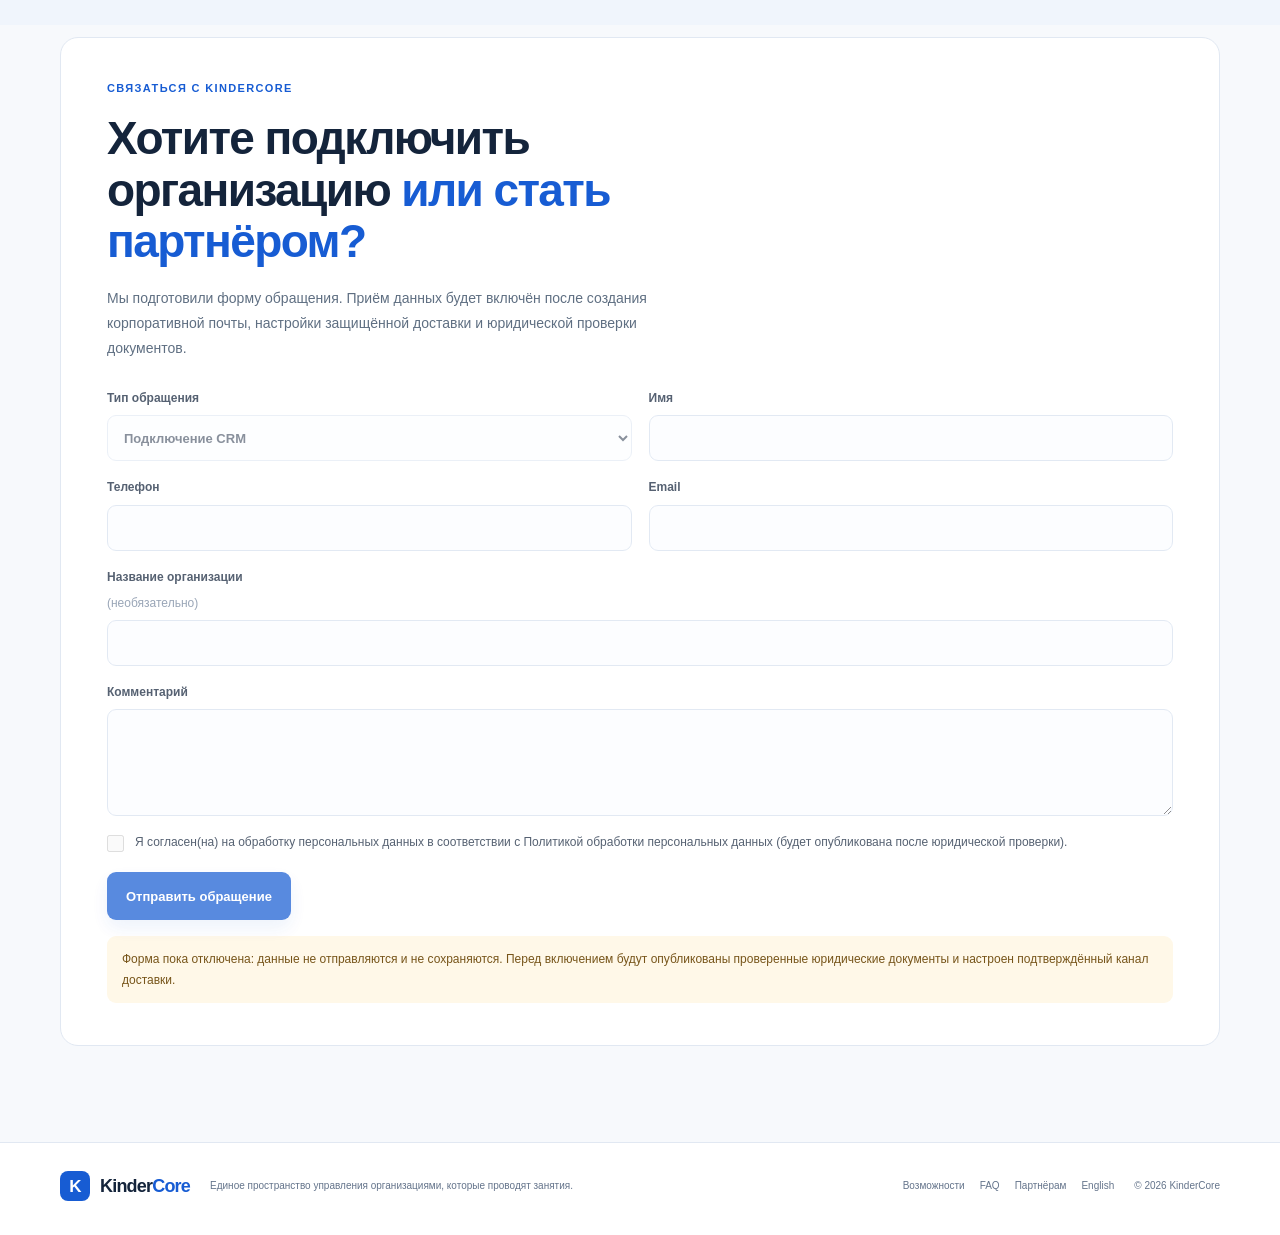
==== commit 3b973034: "feat: show real KinderCore dashboard and groups screenshots" ====
--- a/index.html
+++ b/index.html
@@ -21,17 +21,10 @@
 <p class="hero-description">Группы, дети и родители, занятия, посещаемость, абонементы, сотрудники и финансы — основные рабочие процессы собраны в одной CRM.</p>
 <div class="hero-actions"><a class="button button-primary" href="/features.html">Посмотреть возможности <span aria-hidden="true">↗</span></a><a class="button button-secondary" href="/partners/">Стать партнёром</a></div>
 <p class="hero-note">Без ежемесячной абонентской платы за KinderCore.</p></div>
-<div class="hero-visual" aria-label="Схема направлений управления в KinderCore"><div class="dashboard-card">
-<div class="dashboard-top"><span class="dashboard-context"><span class="context-mark">K</span> KinderCore <span class="context-separator">/</span> Центр управления</span><span class="concept-label">CRM</span></div>
-<div class="dashboard-welcome"><div><span class="tiny-label">РАБОЧЕЕ ПРОСТРАНСТВО</span><strong>Ваш центр — в одном месте</strong></div><span class="preview-date">Основные разделы</span></div>
-<div class="dashboard-summary"><div class="summary-item"><span>Люди</span><b>Дети и семьи</b><i>Карточки и связи</i></div><div class="summary-item"><span>Занятия</span><b>Группы и расписание</b><i>Посещения</i></div><div class="summary-item"><span>Управление</span><b>Абонементы и финансы</b><i>Отчёты</i></div></div>
-<div class="dashboard-list"><div class="list-heading"><b>Рабочие процессы</b><span>Разделы CRM</span></div>
-<div class="process-row"><span class="process-icon">01</span><span class="process-copy"><b>Клиенты и семьи</b><small>Карточки детей и родителей</small></span><span class="process-state">Учёт</span></div>
-<div class="process-row"><span class="process-icon">02</span><span class="process-copy"><b>Группы и посещаемость</b><small>Расписание и журнал занятий</small></span><span class="process-state">Работа</span></div>
-<div class="process-row"><span class="process-icon">03</span><span class="process-copy"><b>Абонементы и финансы</b><small>Оплаты и отчётность</small></span><span class="process-state">Контроль</span></div></div>
-<div class="dashboard-footer"><span class="status-dot"></span> Схематичное представление разделов CRM, не скриншот интерфейса</div>
-</div></div></div>
+<div class="hero-visual product-shot-hero"><figure class="screenshot-frame screenshot-dashboard"><img src="/assets/screenshots/dashboard.webp" alt="Главная панель KinderCore с показателями дня и расписанием занятий" fetchpriority="high"><figcaption>Главная панель организации — расписание и текущие показатели</figcaption></figure></div></div>
 <div class="container hero-bottom"><span>Для организаций, которые проводят занятия</span><span class="bottom-line"></span><span>Детские сады · Центры · Студии · Секции</span></div></section>
+<section class="section product-showcase"><div class="container"><div class="section-heading"><p class="eyebrow">Интерфейс KinderCore</p><h2>Не концепция, а <span>реальные экраны CRM</span></h2><p>Посмотрите, как выглядят основные рабочие разделы системы. На изображениях — демонстрационная база с вымышленными данными.</p></div><figure class="screenshot-frame screenshot-wide"><img src="/assets/screenshots/groups.webp" alt="Раздел групп KinderCore с карточками учебных групп" loading="lazy"><figcaption>Группы — структура занятий и состав учебных направлений</figcaption></figure><div class="section-action"><a class="button button-secondary" href="/features.html">Посмотреть все возможности</a></div></div></section>
+
 
 <section class="section section-soft"><div class="container"><div class="section-heading"><p class="eyebrow">KinderCore</p><h2>Управляйте центром <span>без хаоса в таблицах и чатах</span></h2><p>Вместо разрозненных списков и ручной сверки — единая рабочая среда, где команда ведёт ежедневные процессы, а руководитель видит общую картину.</p></div>
 <div class="feature-grid">
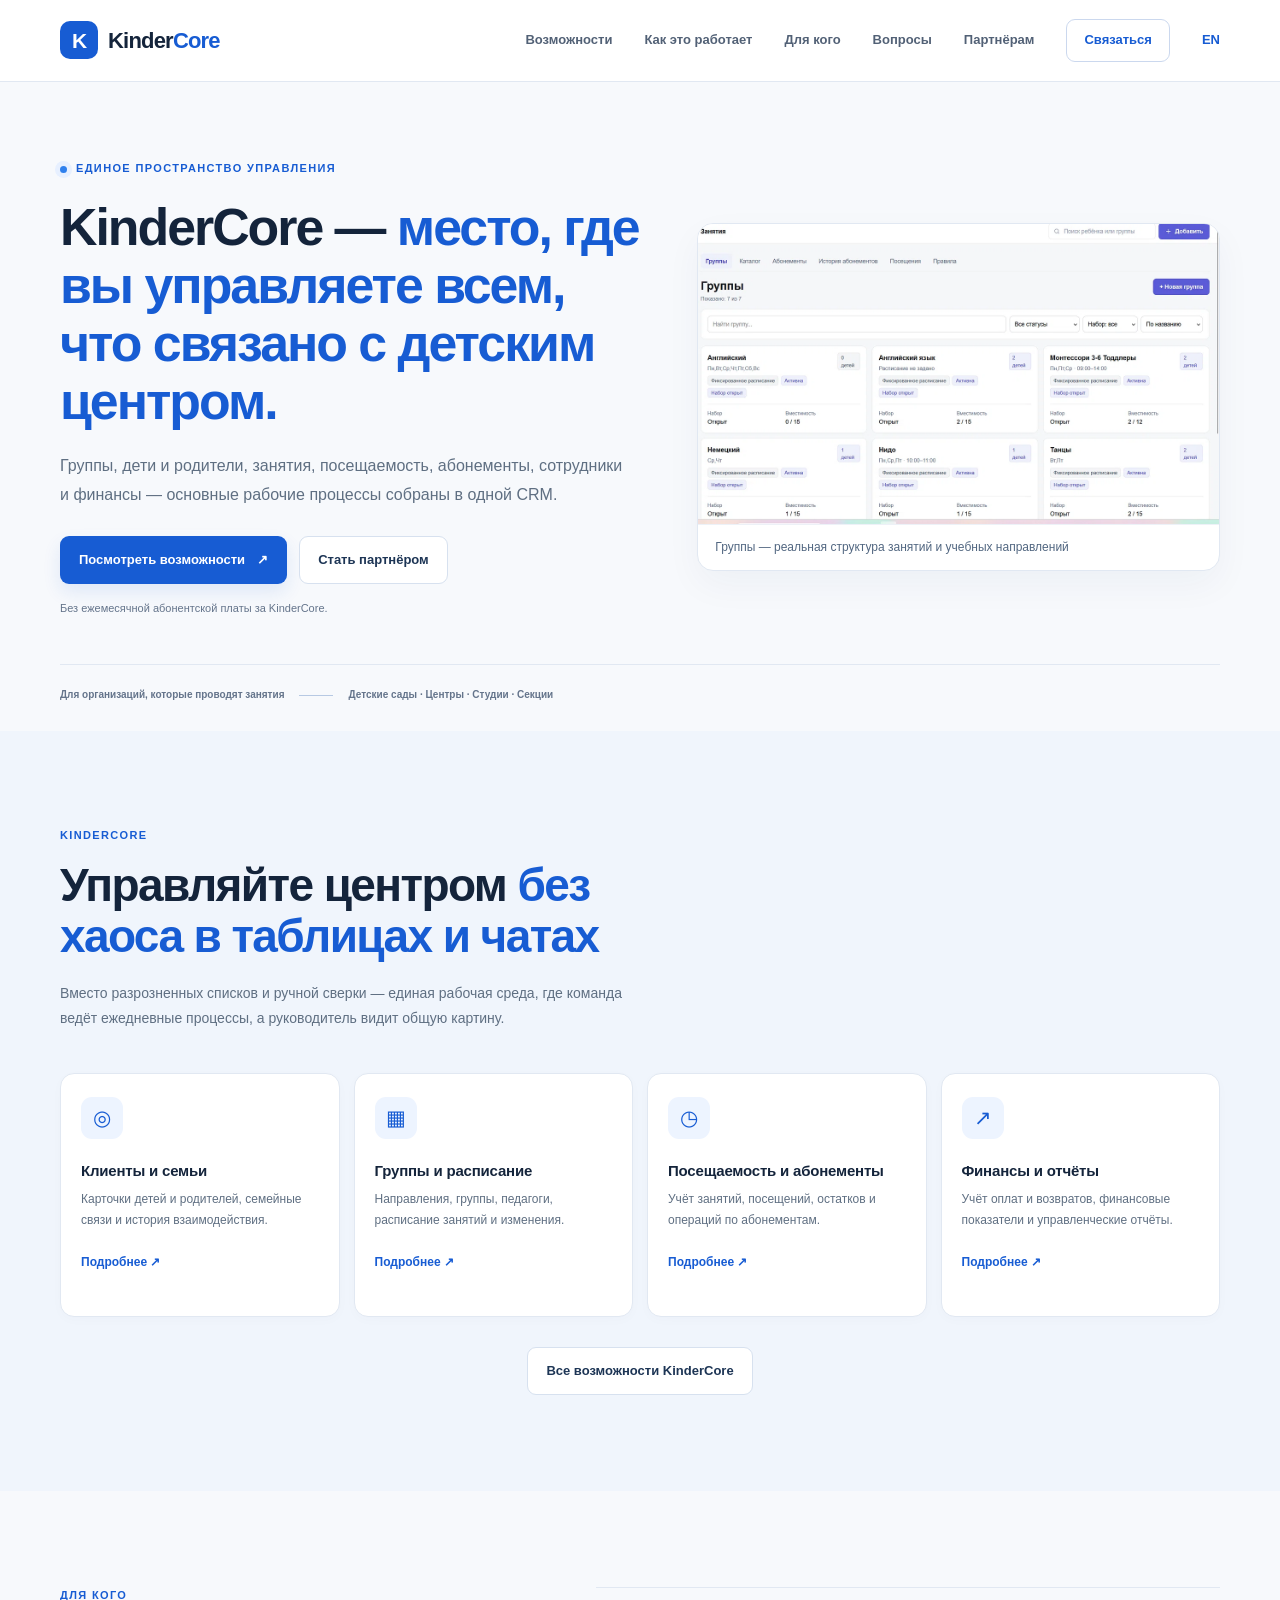
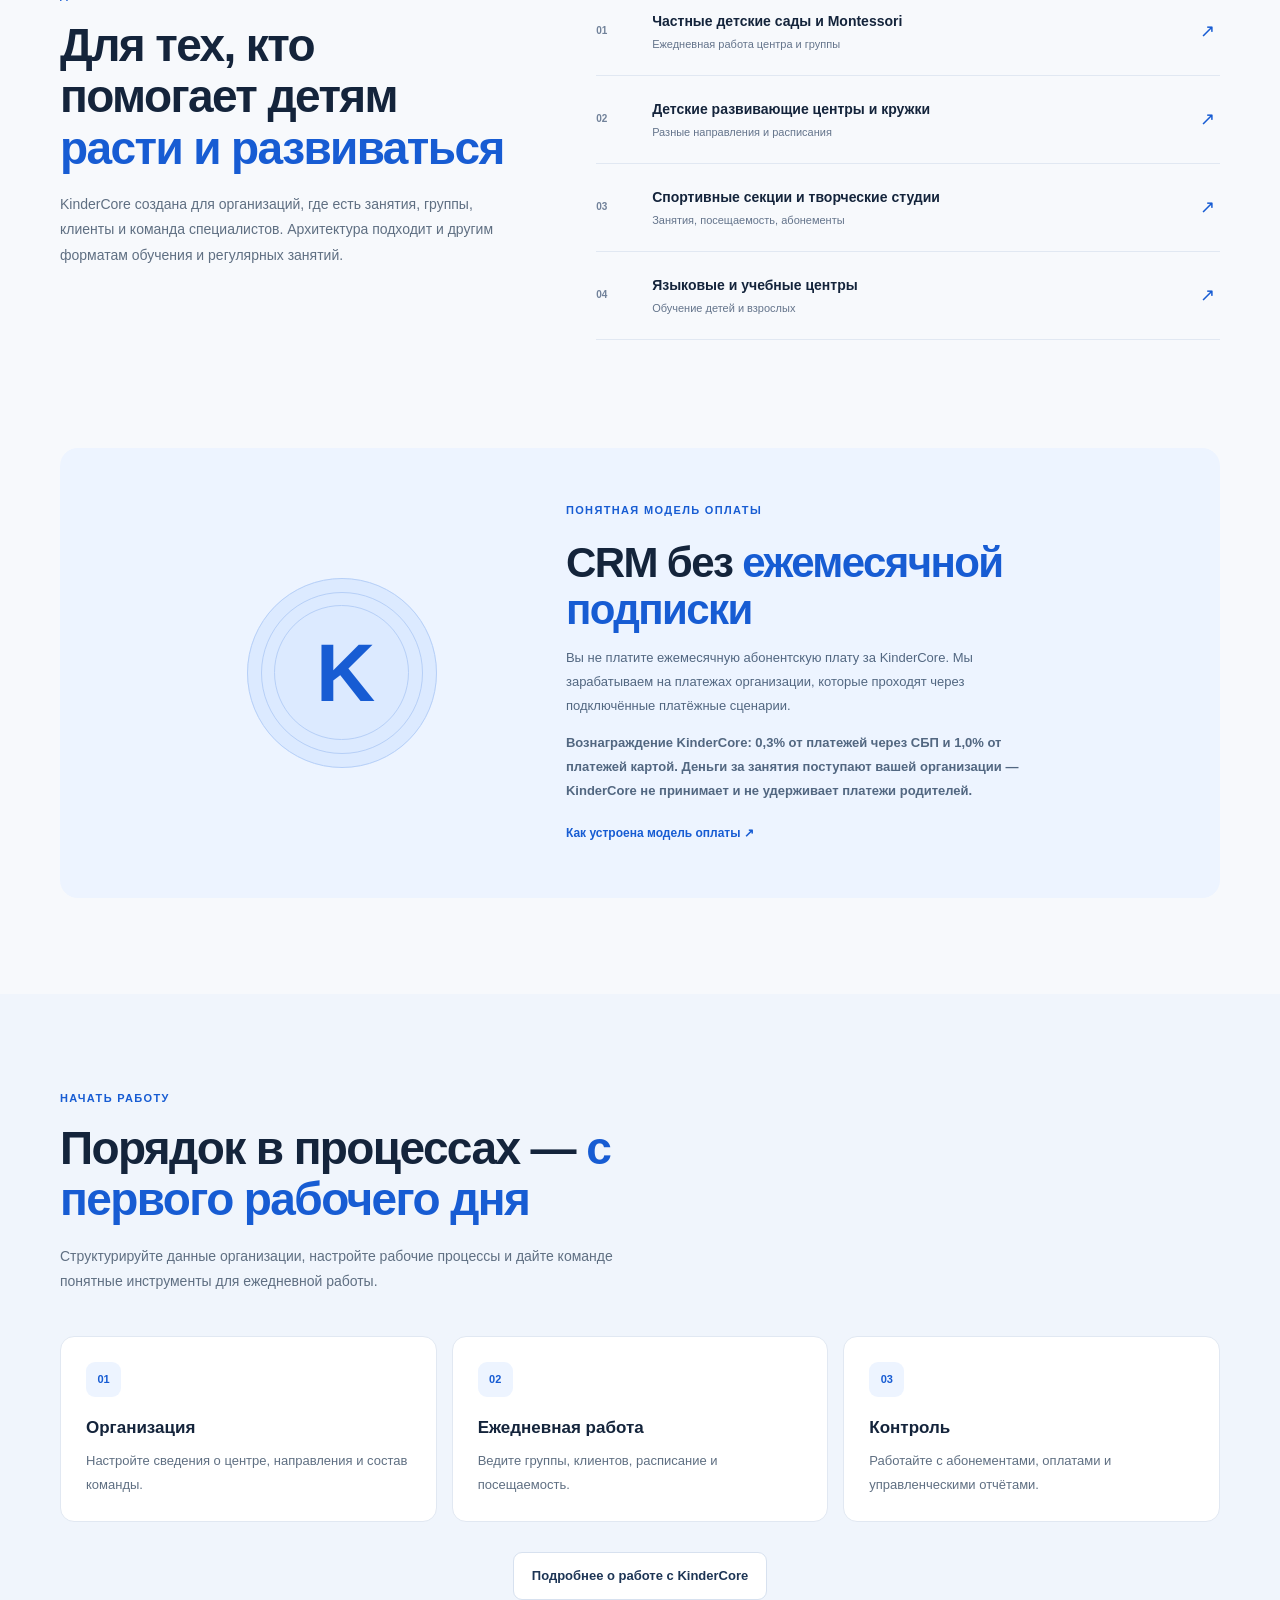
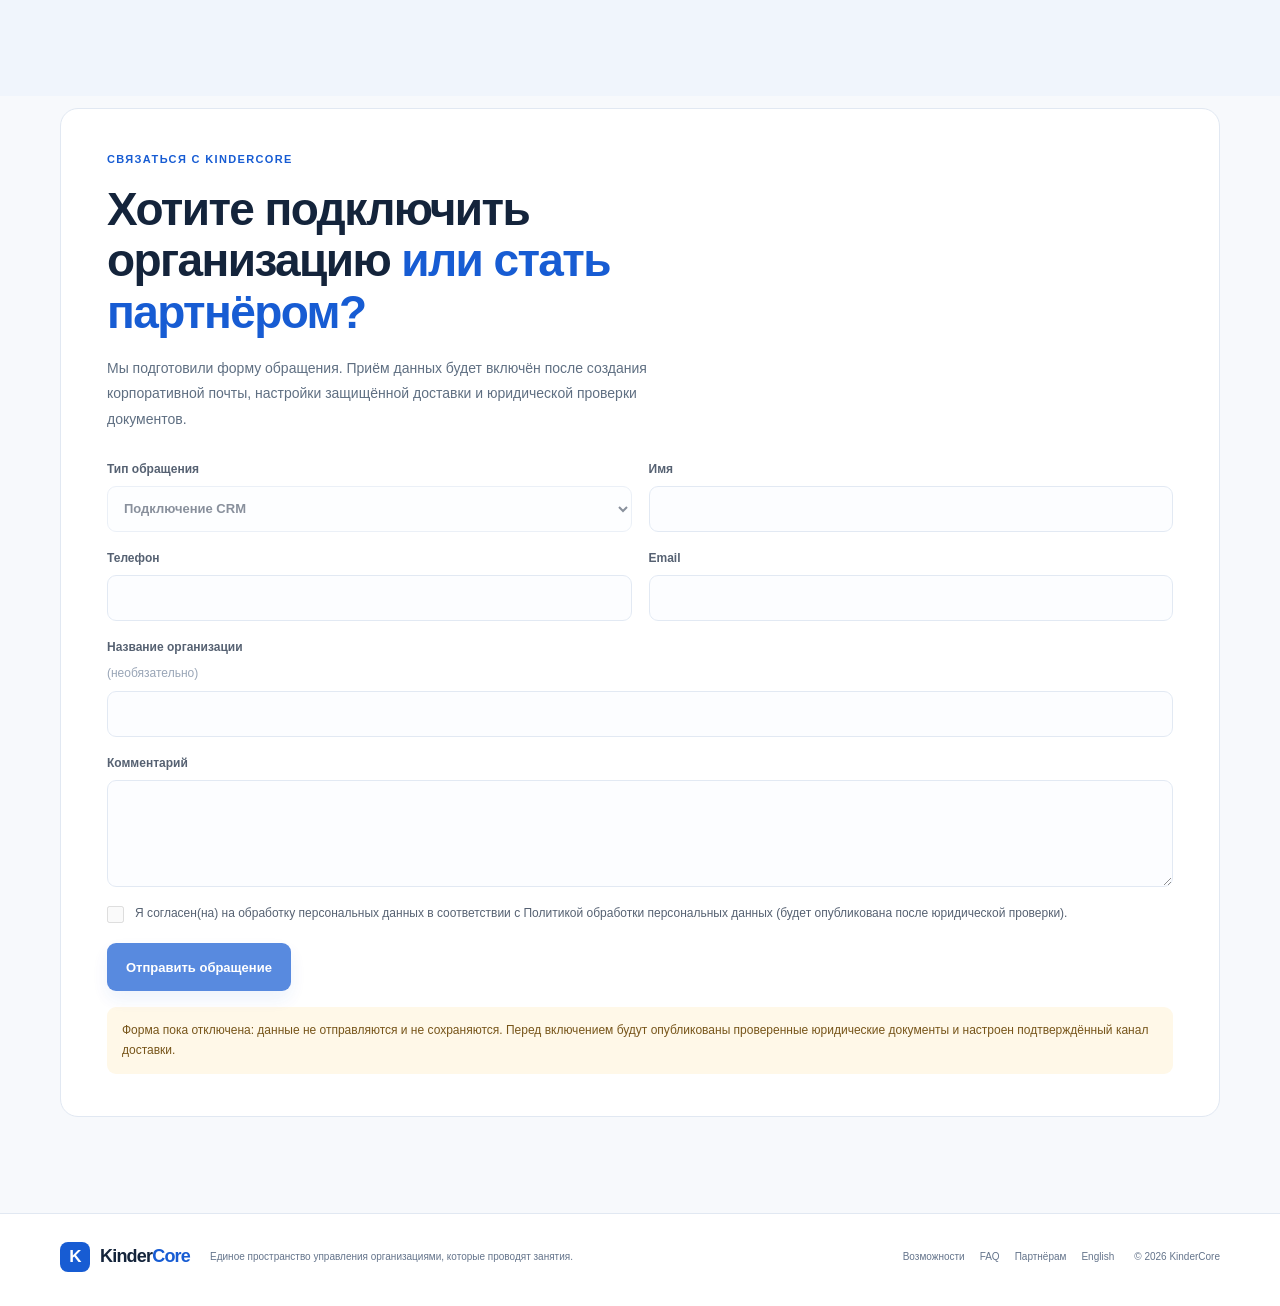
==== commit 550a70a6: "fix: remove private dashboard screenshot from homepage" ====
--- a/index.html
+++ b/index.html
@@ -21,9 +21,9 @@
 <p class="hero-description">Группы, дети и родители, занятия, посещаемость, абонементы, сотрудники и финансы — основные рабочие процессы собраны в одной CRM.</p>
 <div class="hero-actions"><a class="button button-primary" href="/features.html">Посмотреть возможности <span aria-hidden="true">↗</span></a><a class="button button-secondary" href="/partners/">Стать партнёром</a></div>
 <p class="hero-note">Без ежемесячной абонентской платы за KinderCore.</p></div>
-<div class="hero-visual product-shot-hero"><figure class="screenshot-frame screenshot-dashboard"><img src="/assets/screenshots/dashboard.webp" alt="Главная панель KinderCore с показателями дня и расписанием занятий" fetchpriority="high"><figcaption>Главная панель организации — расписание и текущие показатели</figcaption></figure></div></div>
+<div class="hero-visual product-shot-hero"><figure class="screenshot-frame"><img src="/assets/screenshots/groups.webp" alt="Раздел групп KinderCore с карточками учебных групп" fetchpriority="high"><figcaption>Группы — реальная структура занятий и учебных направлений</figcaption></figure></div></div>
 <div class="container hero-bottom"><span>Для организаций, которые проводят занятия</span><span class="bottom-line"></span><span>Детские сады · Центры · Студии · Секции</span></div></section>
-<section class="section product-showcase"><div class="container"><div class="section-heading"><p class="eyebrow">Интерфейс KinderCore</p><h2>Не концепция, а <span>реальные экраны CRM</span></h2><p>Посмотрите, как выглядят основные рабочие разделы системы. На изображениях — демонстрационная база с вымышленными данными.</p></div><figure class="screenshot-frame screenshot-wide"><img src="/assets/screenshots/groups.webp" alt="Раздел групп KinderCore с карточками учебных групп" loading="lazy"><figcaption>Группы — структура занятий и состав учебных направлений</figcaption></figure><div class="section-action"><a class="button button-secondary" href="/features.html">Посмотреть все возможности</a></div></div></section>
+
 
 
 <section class="section section-soft"><div class="container"><div class="section-heading"><p class="eyebrow">KinderCore</p><h2>Управляйте центром <span>без хаоса в таблицах и чатах</span></h2><p>Вместо разрозненных списков и ручной сверки — единая рабочая среда, где команда ведёт ежедневные процессы, а руководитель видит общую картину.</p></div>
--- a/styles.css
+++ b/styles.css
@@ -289,3 +289,17 @@
 .form-status{margin:16px 0 0;padding:13px 15px;border-radius:9px;background:#fff8e8;color:#77551a;font-size:12px;line-height:1.7}
 .lead-form .button{margin-top:20px}
 @media(max-width:760px){.contact-form-panel{padding:27px 21px}.form-grid{grid-template-columns:1fr}.form-grid .full-field{grid-column:auto}}
+
+
+/* Real product screenshots */
+.product-shot-hero{align-self:center}
+.screenshot-frame{min-width:0;margin:0;overflow:hidden;border:1px solid var(--line);border-radius:16px;background:#fff;box-shadow:0 14px 36px #17365b0b}
+.screenshot-frame img{display:block;width:100%;height:auto;object-fit:cover}
+.screenshot-frame figcaption{padding:13px 17px;border-top:1px solid #edf1f7;color:#526781;font-size:12px;line-height:1.6}
+.screenshot-dashboard{position:relative;width:100%;aspect-ratio:2.3/1}
+.screenshot-dashboard img{width:100%;height:100%;object-position:top;object-fit:cover}.screenshot-dashboard:after{content:"";position:absolute;left:0;bottom:42px;width:17%;height:34px;background:#f7f9fc;pointer-events:none}
+.screenshot-wide{grid-column:1/-1}
+.screenshot-grid{display:grid;grid-template-columns:repeat(2,minmax(0,1fr));gap:20px}
+.product-showcase{background:#fff}
+.product-showcase .section-heading{margin-bottom:30px}
+@media(max-width:760px){.screenshot-grid{grid-template-columns:1fr;gap:15px}.screenshot-frame figcaption{padding:11px 13px;font-size:11px}.screenshot-dashboard{aspect-ratio:1.65/1}.screenshot-wide{grid-column:auto}}
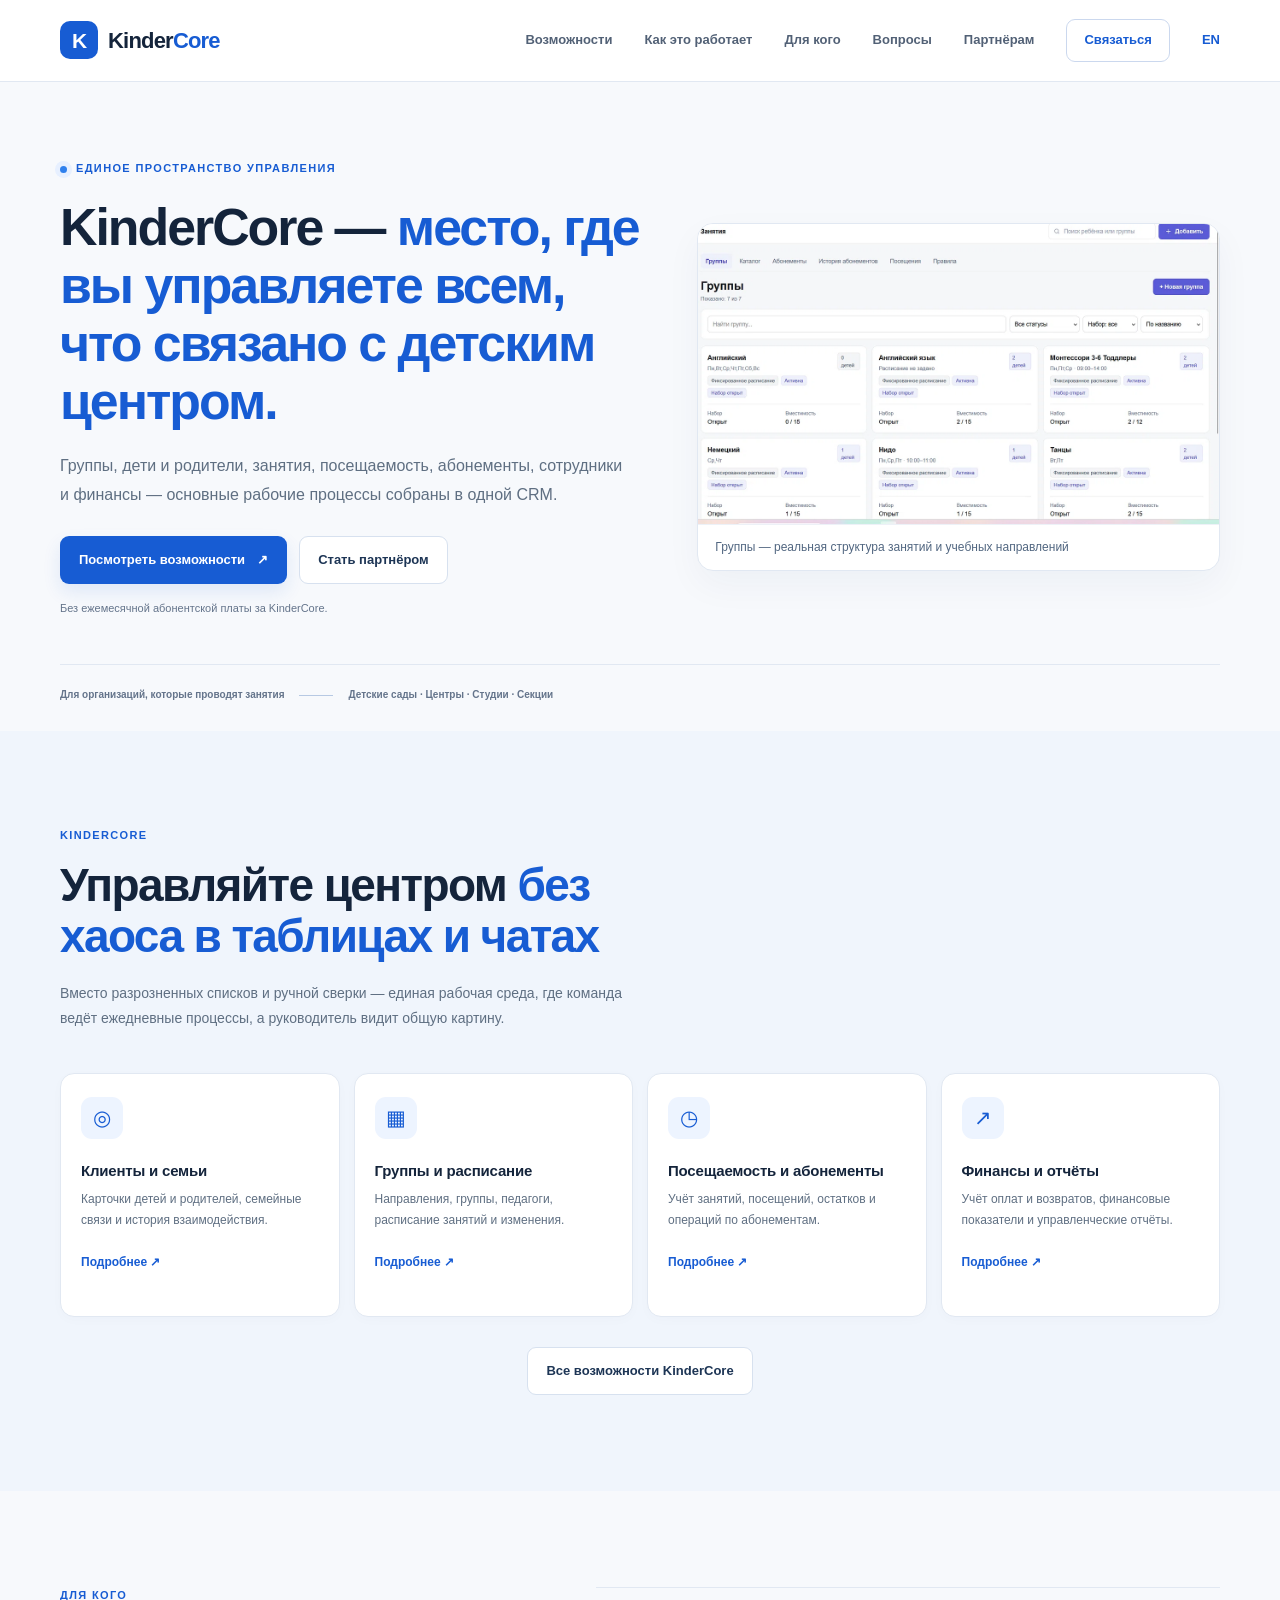
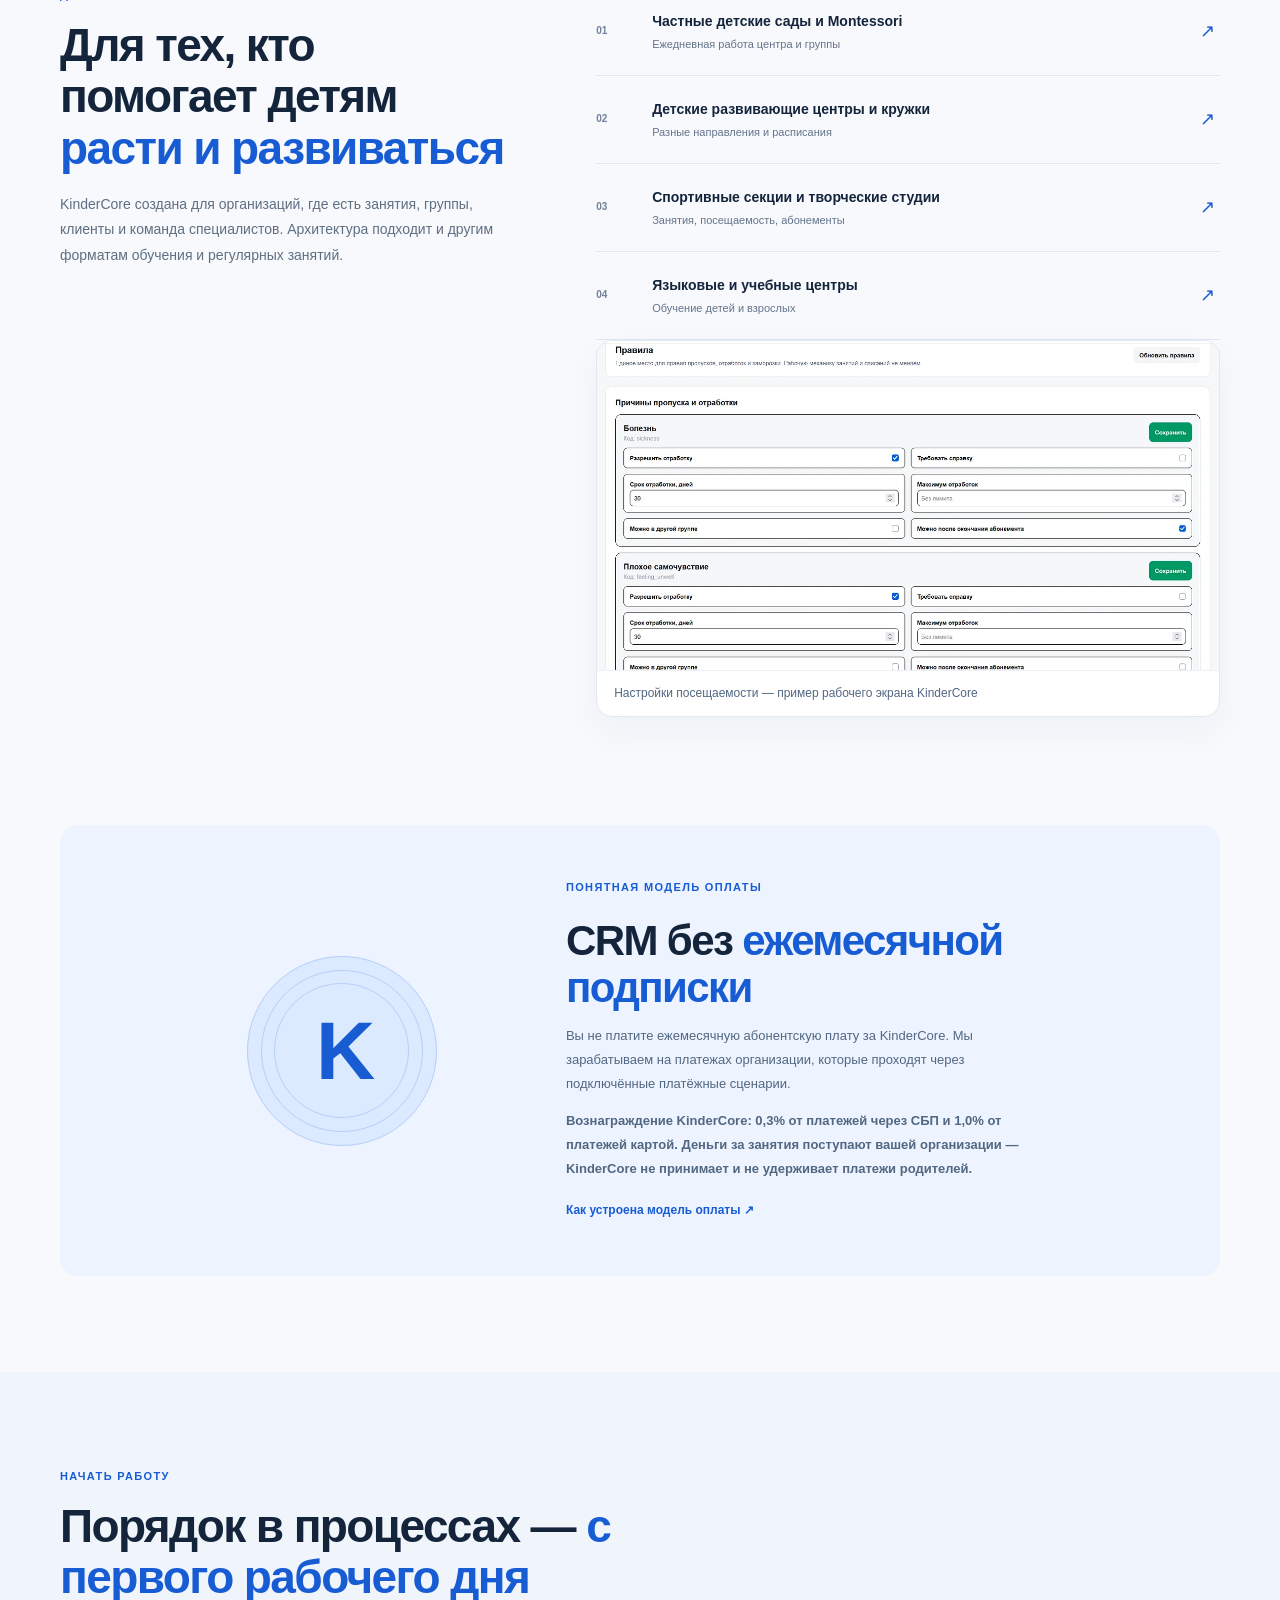
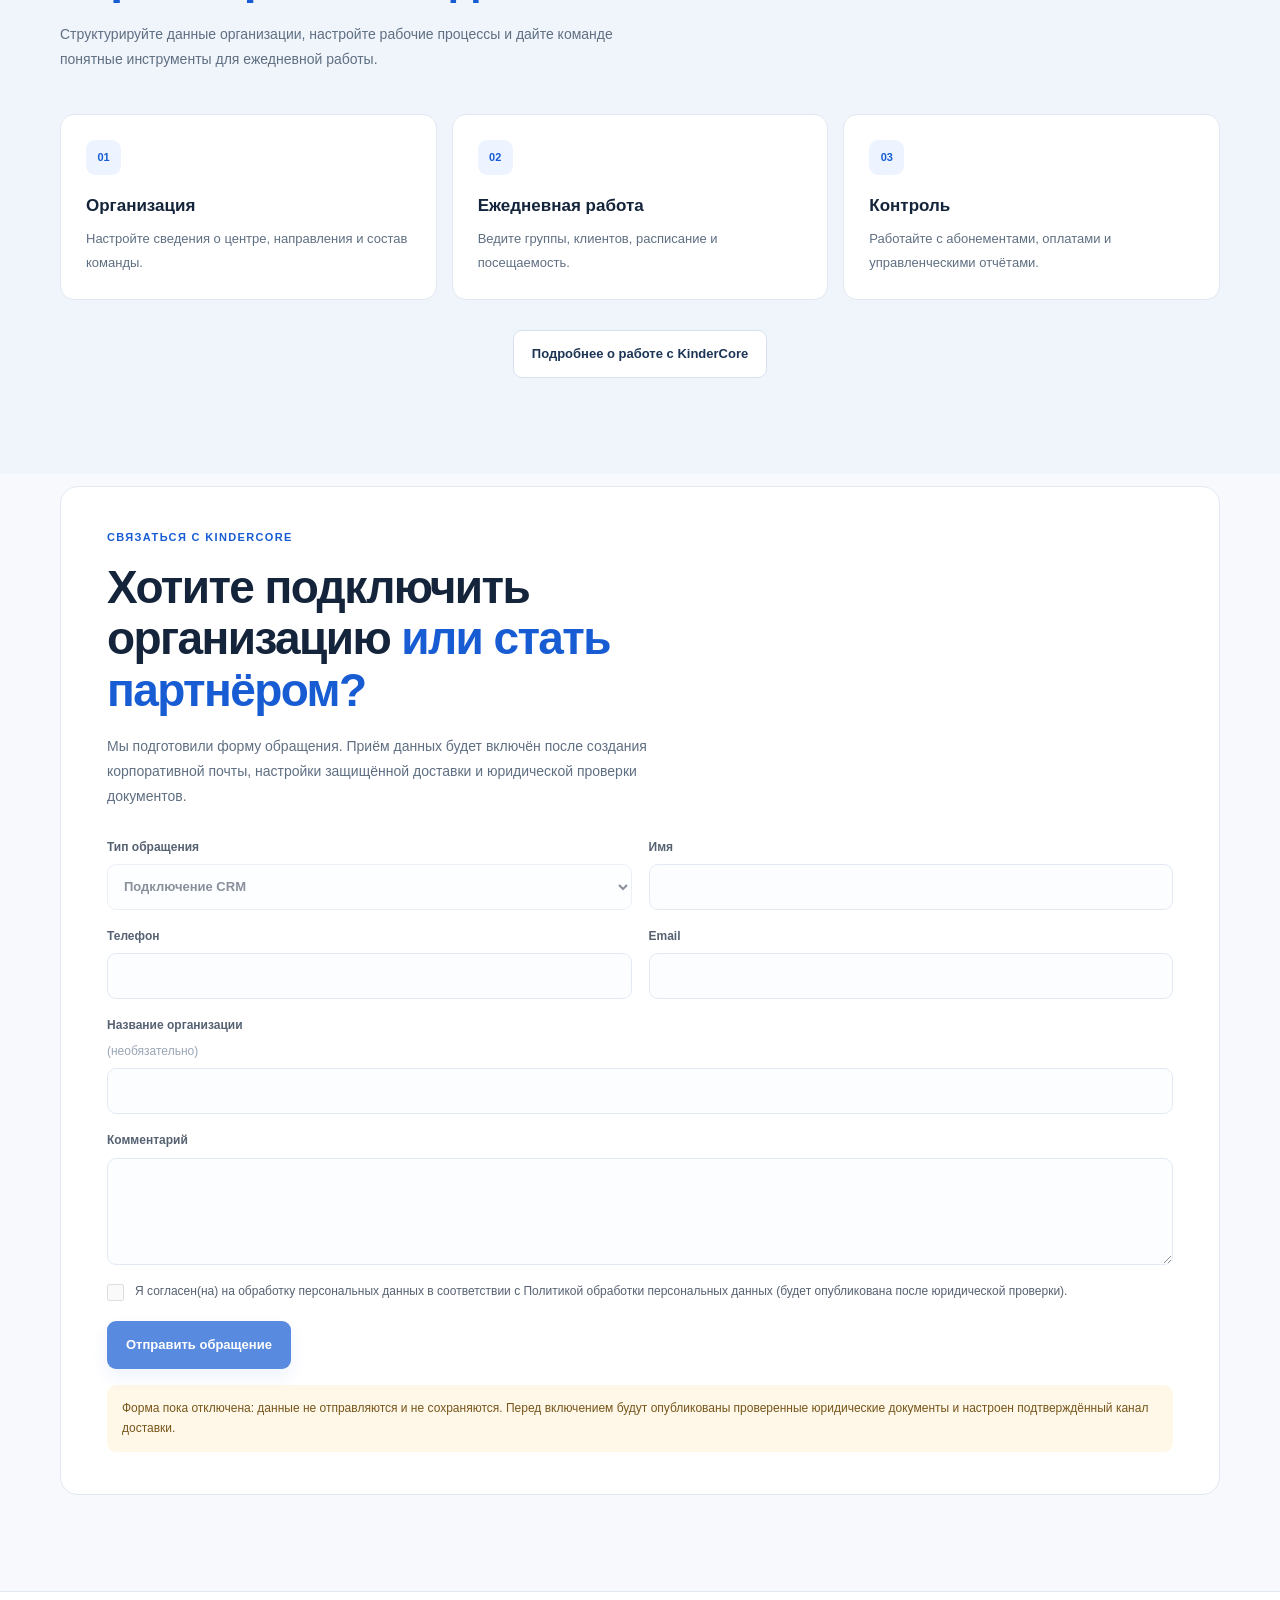
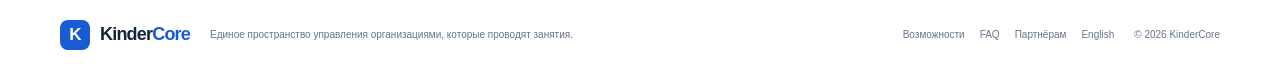
==== commit 88b0b2ac: "Enhance audience section with authentic CRM screen" ====
--- a/index.html
+++ b/index.html
@@ -35,7 +35,7 @@
 </div><div class="section-action"><a class="button button-secondary" href="/features.html">Все возможности KinderCore</a></div></div></section>
 
 <section class="section" id="audience"><div class="container audience-grid"><div class="section-heading audience-heading"><p class="eyebrow">Для кого</p><h2>Для тех, кто помогает детям <span>расти и развиваться</span></h2><p>KinderCore создана для организаций, где есть занятия, группы, клиенты и команда специалистов. Архитектура подходит и другим форматам обучения и регулярных занятий.</p></div>
-<div class="audience-list"><div class="audience-item"><span class="audience-number">01</span><span><b>Частные детские сады и Montessori</b><small>Ежедневная работа центра и группы</small></span><span class="audience-arrow">↗</span></div><div class="audience-item"><span class="audience-number">02</span><span><b>Детские развивающие центры и кружки</b><small>Разные направления и расписания</small></span><span class="audience-arrow">↗</span></div><div class="audience-item"><span class="audience-number">03</span><span><b>Спортивные секции и творческие студии</b><small>Занятия, посещаемость, абонементы</small></span><span class="audience-arrow">↗</span></div><div class="audience-item"><span class="audience-number">04</span><span><b>Языковые и учебные центры</b><small>Обучение детей и взрослых</small></span><span class="audience-arrow">↗</span></div></div></div></section>
+<div class="audience-content"><div class="audience-list"><div class="audience-item"><span class="audience-number">01</span><span><b>Частные детские сады и Montessori</b><small>Ежедневная работа центра и группы</small></span><span class="audience-arrow">↗</span></div><div class="audience-item"><span class="audience-number">02</span><span><b>Детские развивающие центры и кружки</b><small>Разные направления и расписания</small></span><span class="audience-arrow">↗</span></div><div class="audience-item"><span class="audience-number">03</span><span><b>Спортивные секции и творческие студии</b><small>Занятия, посещаемость, абонементы</small></span><span class="audience-arrow">↗</span></div><div class="audience-item"><span class="audience-number">04</span><span><b>Языковые и учебные центры</b><small>Обучение детей и взрослых</small></span><span class="audience-arrow">↗</span></div></div><figure class="screenshot-frame audience-showcase"><img src="/assets/screenshots/attendance-rules.webp" alt="Реальный экран KinderCore с настройками посещаемости и отработок" loading="lazy"><figcaption>Настройки посещаемости — пример рабочего экрана KinderCore</figcaption></figure></div></div></section>
 
 <section class="section about-section"><div class="container about-panel"><div class="about-symbol"><span>K</span><i></i><i></i><i></i></div><div class="about-copy"><p class="eyebrow">Понятная модель оплаты</p><h2>CRM без <span>ежемесячной подписки</span></h2><p>Вы не платите ежемесячную абонентскую плату за KinderCore. Мы зарабатываем на платежах организации, которые проходят через подключённые платёжные сценарии.</p><p class="about-emphasis">Вознаграждение KinderCore: 0,3% от платежей через СБП и 1,0% от платежей картой. Деньги за занятия поступают вашей организации — KinderCore не принимает и не удерживает платежи родителей.</p><a class="text-link" href="/payments.html">Как устроена модель оплаты ↗</a></div></div></section>
 
--- a/styles.css
+++ b/styles.css
@@ -296,10 +296,8 @@
 .screenshot-frame{min-width:0;margin:0;overflow:hidden;border:1px solid var(--line);border-radius:16px;background:#fff;box-shadow:0 14px 36px #17365b0b}
 .screenshot-frame img{display:block;width:100%;height:auto;object-fit:cover}
 .screenshot-frame figcaption{padding:13px 17px;border-top:1px solid #edf1f7;color:#526781;font-size:12px;line-height:1.6}
-.screenshot-dashboard{position:relative;width:100%;aspect-ratio:2.3/1}
-.screenshot-dashboard img{width:100%;height:100%;object-position:top;object-fit:cover}.screenshot-dashboard:after{content:"";position:absolute;left:0;bottom:42px;width:17%;height:34px;background:#f7f9fc;pointer-events:none}
 .screenshot-wide{grid-column:1/-1}
 .screenshot-grid{display:grid;grid-template-columns:repeat(2,minmax(0,1fr));gap:20px}
 .product-showcase{background:#fff}
 .product-showcase .section-heading{margin-bottom:30px}
-@media(max-width:760px){.screenshot-grid{grid-template-columns:1fr;gap:15px}.screenshot-frame figcaption{padding:11px 13px;font-size:11px}.screenshot-dashboard{aspect-ratio:1.65/1}.screenshot-wide{grid-column:auto}}
+@media(max-width:760px){.screenshot-grid{grid-template-columns:1fr;gap:15px}.screenshot-frame figcaption{padding:11px 13px;font-size:11px}.screenshot-wide{grid-column:auto}}
